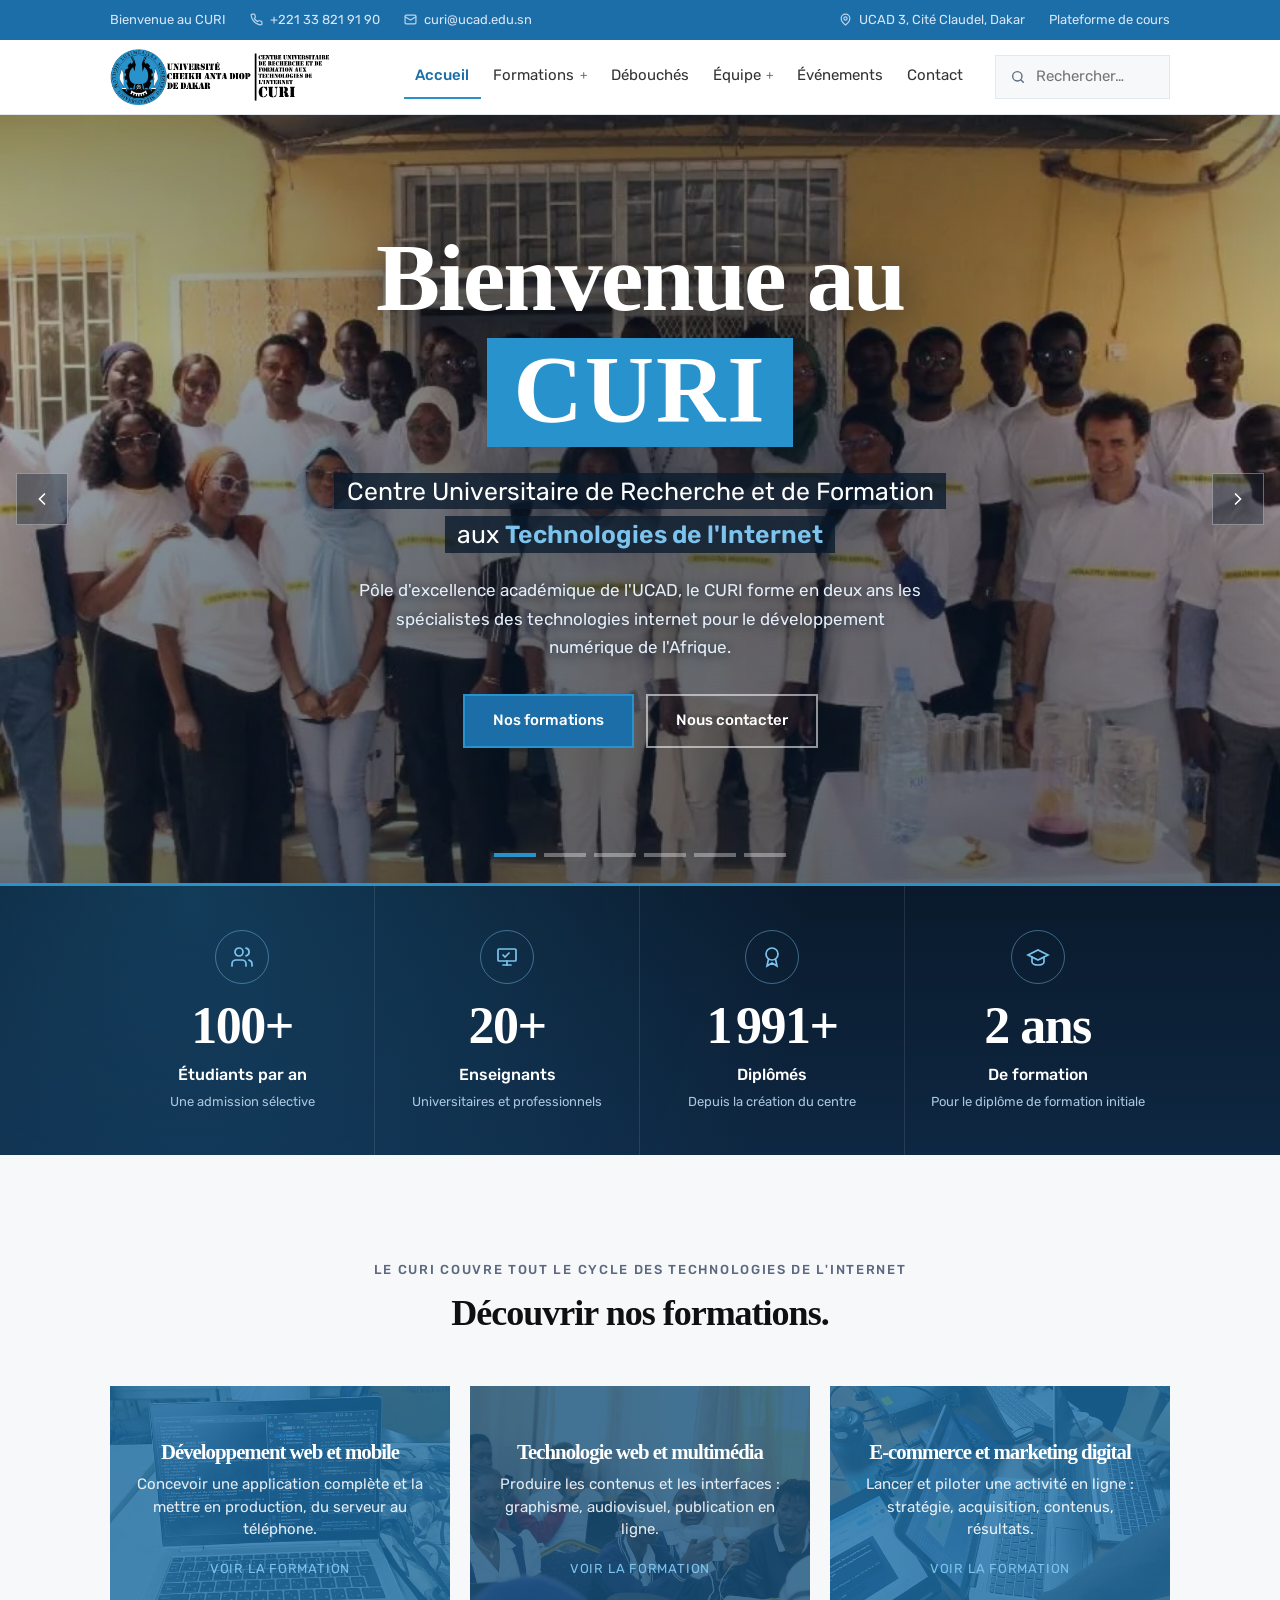
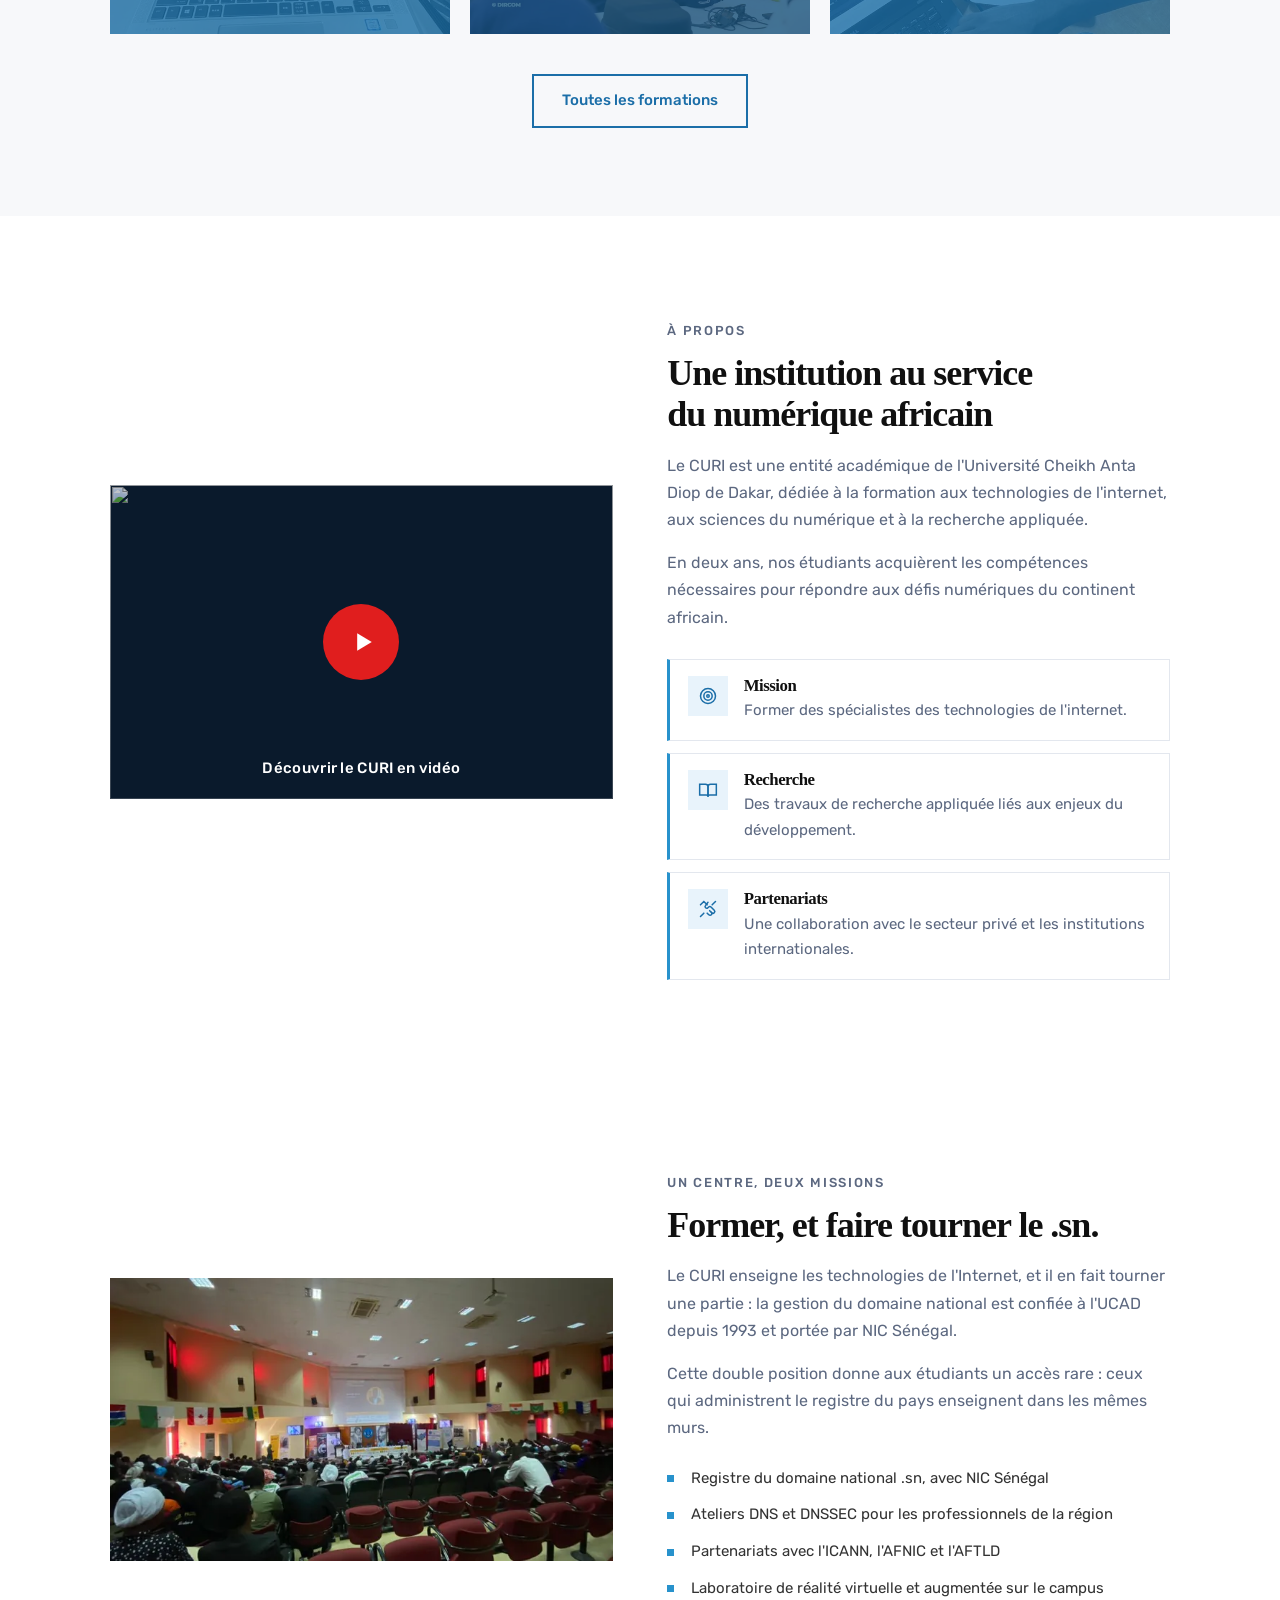
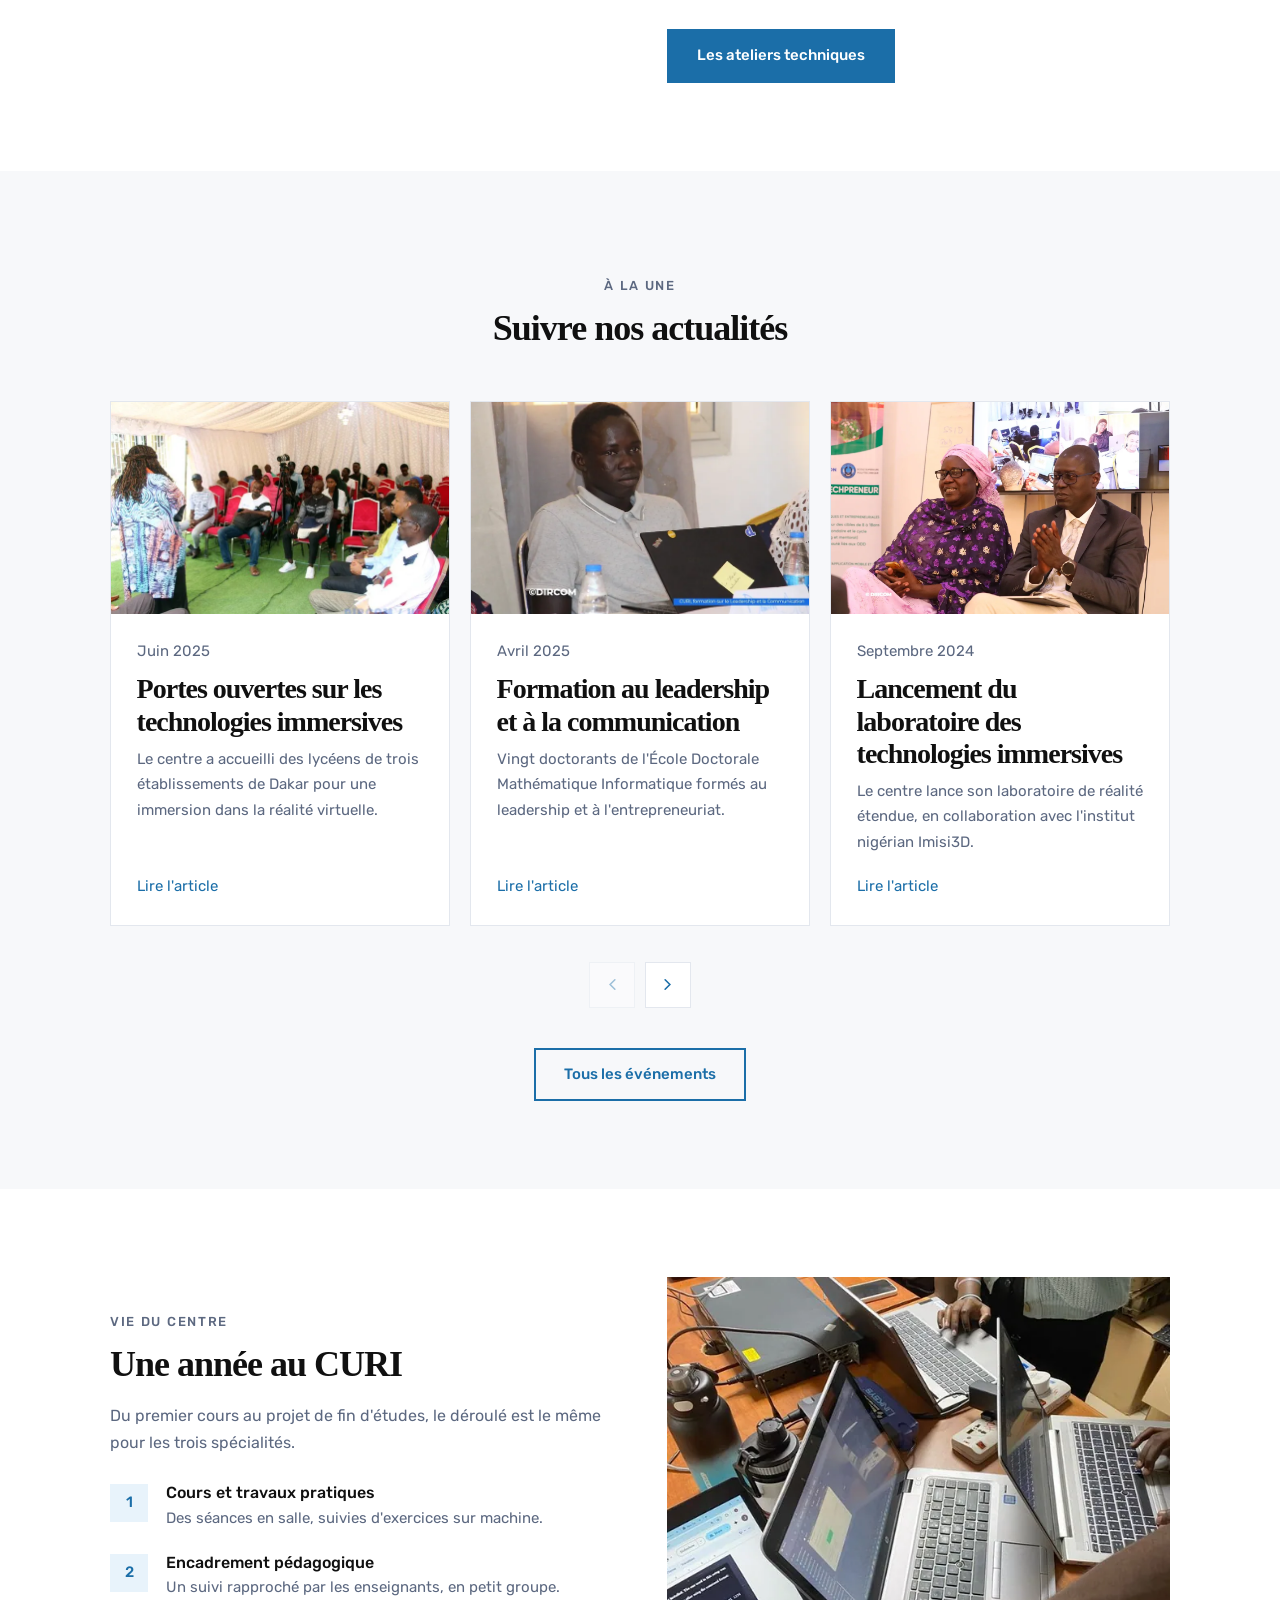
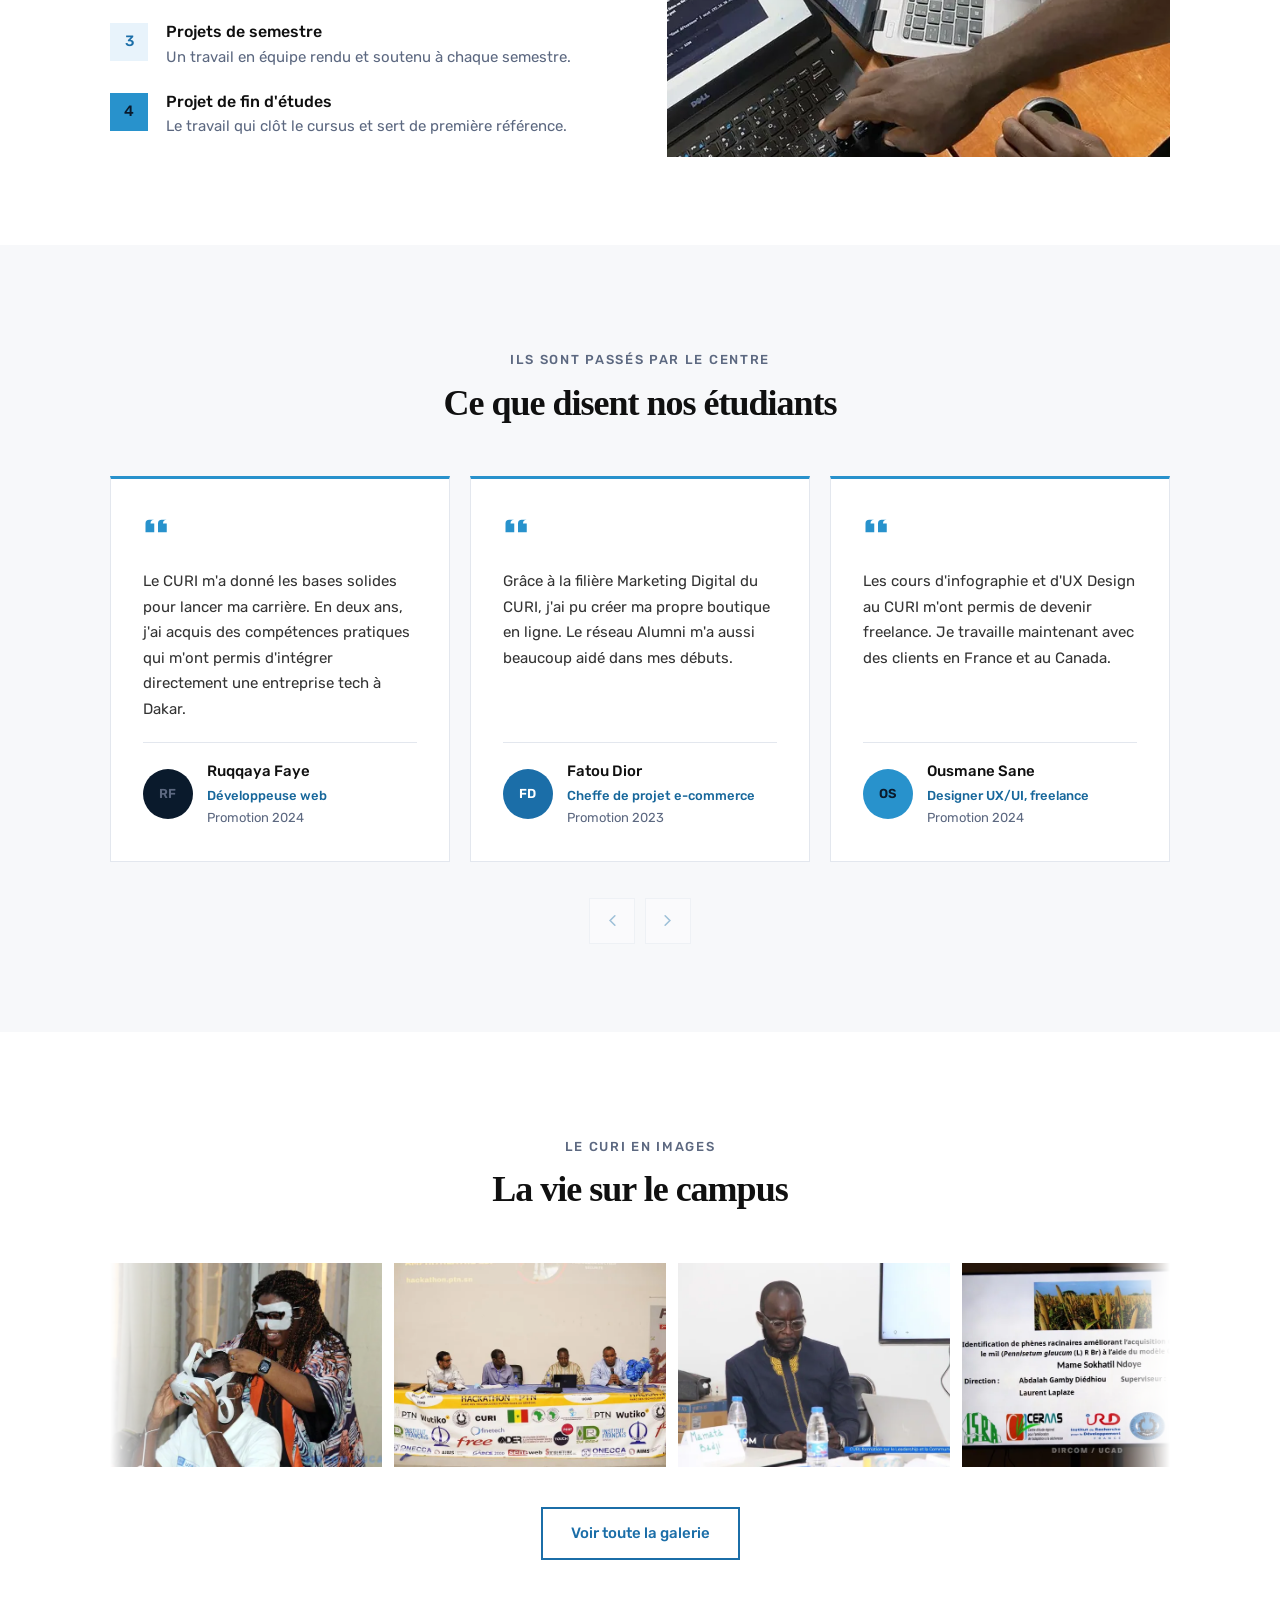
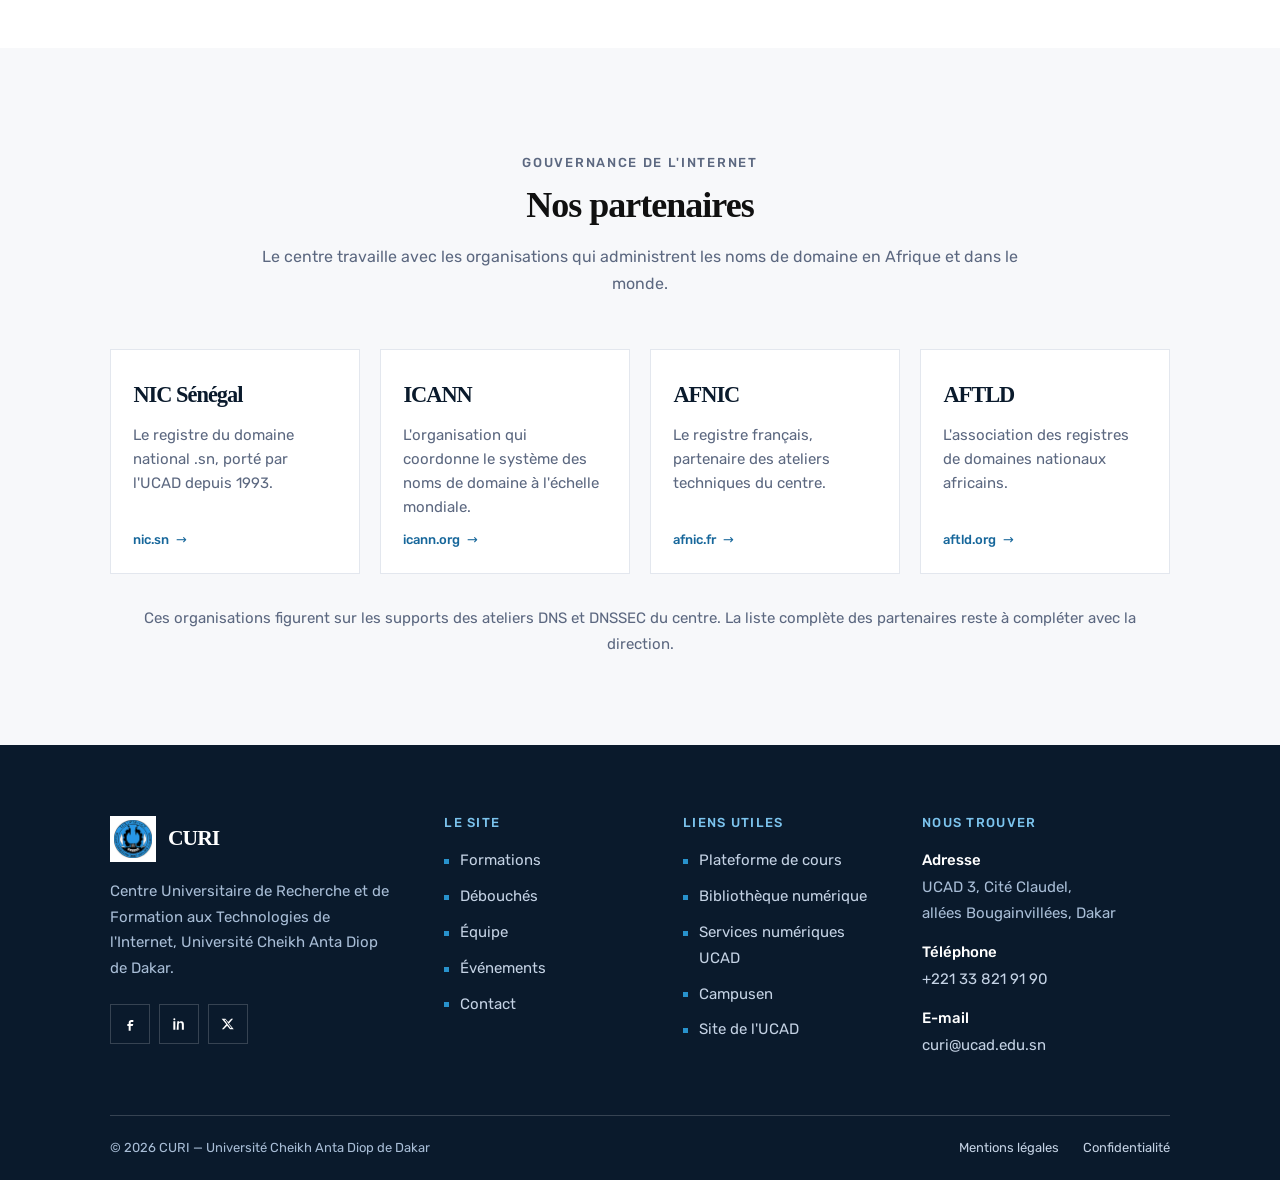
==== index.html @ fa85bd49 "Accueil : diaporama plein écran (volet, zoom, titre animé, cartes À la une), galerie défilante, bout" ====
<!DOCTYPE html>
<html lang="fr">
<head>
<meta charset="utf-8">
<meta name="viewport" content="width=device-width, initial-scale=1">
<script>document.documentElement.classList.add('js');</script>
<title>CURI — Centre Universitaire de Recherche et de Formation aux Technologies de l'Internet | UCAD</title>
<meta name="description" content="Le CURI forme au développement web et mobile, au multimédia et au commerce en ligne à l'Université Cheikh Anta Diop de Dakar, et gère le domaine national .sn.">
<link rel="canonical" href="https://mmouctar34.github.io/CURI/index.html">
<meta property="og:type" content="website">
<meta property="og:title" content="CURI — Technologies de l'Internet, UCAD Dakar">
<meta property="og:description" content="Formations au numérique à l'UCAD et gestion du domaine national .sn.">
<meta property="og:image" content="images/web/hero-1600.webp">
<meta property="og:locale" content="fr_SN">
<meta name="theme-color" content="#0f2440">
<link rel="icon" href="images/web/logo-curi.png" type="image/png">
<link rel="preconnect" href="https://fonts.googleapis.com">
<link rel="preconnect" href="https://fonts.gstatic.com" crossorigin>
<link rel="stylesheet" href="https://fonts.googleapis.com/css2?family=Rubik:wght@300;400;500;600&display=swap">
<link rel="stylesheet" href="css/style.css">
</head>
<body>

<a class="saut-contenu" href="#contenu">Aller au contenu</a>

<!-- ======================= BARRE DU HAUT ======================= -->
<div class="barre-haut">
  <div class="enveloppe barre-haut__interieur">
    <div class="barre-haut__gauche">
      <span>Bienvenue au CURI</span>
      <a href="tel:+221338219190">
        <svg width="13" height="13" viewBox="0 0 24 24" fill="none" stroke="currentColor" stroke-width="2.2" stroke-linecap="round" aria-hidden="true"><path d="M22 16.9v3a2 2 0 0 1-2.2 2 19.8 19.8 0 0 1-8.6-3.1 19.5 19.5 0 0 1-6-6A19.8 19.8 0 0 1 2.1 4.2 2 2 0 0 1 4.1 2h3a2 2 0 0 1 2 1.7c.1 1 .4 1.9.7 2.8a2 2 0 0 1-.5 2.1L8.1 9.9a16 16 0 0 0 6 6l1.3-1.3a2 2 0 0 1 2.1-.4c.9.3 1.8.6 2.8.7a2 2 0 0 1 1.7 2Z"/></svg>
        +221 33 821 91 90
      </a>
      <a href="mailto:curi@ucad.edu.sn">
        <svg width="13" height="13" viewBox="0 0 24 24" fill="none" stroke="currentColor" stroke-width="2.2" stroke-linecap="round" aria-hidden="true"><rect x="2" y="4" width="20" height="16" rx="2"/><path d="m2 7 10 6 10-6"/></svg>
        curi@ucad.edu.sn
      </a>
    </div>
    <div class="barre-haut__droite">
      <span>
        <svg width="13" height="13" viewBox="0 0 24 24" fill="none" stroke="currentColor" stroke-width="2.2" stroke-linecap="round" aria-hidden="true"><path d="M20 10c0 6-8 12-8 12S4 16 4 10a8 8 0 0 1 16 0Z"/><circle cx="12" cy="10" r="3"/></svg>
        UCAD 3, Cité Claudel, Dakar
      </span>
      <a href="https://fad.curi.ucad.sn" target="_blank" rel="noopener">Plateforme de cours</a>
    </div>
  </div>
</div>

<!-- ======================= EN-TÊTE ======================= -->
<header class="entete">
  <div class="enveloppe entete__interieur">

    <a class="marque" href="index.html">
      <img src="images/web/logo-ucad-curi.png" alt="Université Cheikh Anta Diop de Dakar — CURI, Centre Universitaire de Recherche et de Formation aux Technologies de l'Internet" width="800" height="200">
    </a>

    <nav class="nav-principale" aria-label="Navigation principale">
      <ul>
        <li><a href="index.html" aria-current="page">Accueil</a></li>
        <li class="a-sous-menu">
          <a href="formation.html">Formations</a>
          <ul class="sous-menu">
            <li><a href="formation.html#types">Initiale, continue, certifiante</a></li>
            <li><a href="formation.html#developpement">Développement web et mobile</a></li>
            <li><a href="formation.html#multimedia">Technologie web et multimédia</a></li>
            <li><a href="formation.html#ecommerce">E-commerce et marketing digital</a></li>
            <li><a href="formation.html#candidater">Candidater</a></li>
          </ul>
        </li>
        <li><a href="debouches.html">Débouchés</a></li>
        <li class="a-sous-menu">
          <a href="equipe.html">Équipe</a>
          <ul class="sous-menu">
            <li><a href="equipe.html">Direction et enseignants</a></li>
            <li><a href="equipe.html#poles">Les pôles</a></li>
            <li><a href="index.html#missions">NIC Sénégal et le .sn</a></li>
          </ul>
        </li>
        <li><a href="evenements.html">Événements</a></li>
        <li><a href="contact.html">Contact</a></li>
      </ul>
    </nav>

    <div class="recherche">
      <div class="recherche__champ">
        <svg width="16" height="16" viewBox="0 0 24 24" fill="none" stroke="currentColor" stroke-width="2" stroke-linecap="round" aria-hidden="true"><circle cx="11" cy="11" r="7"/><path d="m20 20-3.5-3.5"/></svg>
        <label class="lecture-seule" for="recherche-bureau">Rechercher sur le site</label>
        <input type="search" id="recherche-bureau" placeholder="Rechercher…" autocomplete="off" role="combobox" aria-expanded="false" aria-controls="resultats-bureau">
        <button type="button" class="recherche__vider" aria-label="Effacer la recherche">✕</button>
      </div>
      <div class="recherche__panneau" id="resultats-bureau" role="listbox" aria-label="Résultats de recherche"></div>
    </div>

    <button type="button" class="bascule-menu" aria-expanded="false" aria-controls="tiroir-menu" aria-label="Ouvrir le menu">
      <span></span><span></span><span></span>
    </button>

  </div>
</header>

<!-- ======================= MENU MOBILE ======================= -->
<div class="tiroir" id="tiroir-menu">
  <div class="tiroir__recherche">
    <svg width="16" height="16" viewBox="0 0 24 24" fill="none" stroke="currentColor" stroke-width="2" stroke-linecap="round" aria-hidden="true"><circle cx="11" cy="11" r="7"/><path d="m20 20-3.5-3.5"/></svg>
    <label class="lecture-seule" for="recherche-mobile">Rechercher sur le site</label>
    <input type="search" id="recherche-mobile" placeholder="Rechercher sur le site…" autocomplete="off">
  </div>
  <div class="recherche__panneau tiroir__panneau" style="position:static;opacity:1;transform:none;pointer-events:auto;box-shadow:none;border:0;padding:0;max-height:none"></div>

  <nav aria-label="Navigation mobile">
    <ul>
      <li><a href="index.html" aria-current="page">Accueil <svg width="17" height="17" viewBox="0 0 24 24" fill="none" stroke="currentColor" stroke-width="2" aria-hidden="true"><path d="m9 18 6-6-6-6"/></svg></a></li>
      <li><a href="formation.html">Formations <svg width="17" height="17" viewBox="0 0 24 24" fill="none" stroke="currentColor" stroke-width="2" aria-hidden="true"><path d="m9 18 6-6-6-6"/></svg></a></li>
      <li><a href="debouches.html">Débouchés <svg width="17" height="17" viewBox="0 0 24 24" fill="none" stroke="currentColor" stroke-width="2" aria-hidden="true"><path d="m9 18 6-6-6-6"/></svg></a></li>
      <li><a href="equipe.html">Équipe <svg width="17" height="17" viewBox="0 0 24 24" fill="none" stroke="currentColor" stroke-width="2" aria-hidden="true"><path d="m9 18 6-6-6-6"/></svg></a></li>
      <li><a href="evenements.html">Événements <svg width="17" height="17" viewBox="0 0 24 24" fill="none" stroke="currentColor" stroke-width="2" aria-hidden="true"><path d="m9 18 6-6-6-6"/></svg></a></li>
      <li><a href="contact.html">Contact <svg width="17" height="17" viewBox="0 0 24 24" fill="none" stroke="currentColor" stroke-width="2" aria-hidden="true"><path d="m9 18 6-6-6-6"/></svg></a></li>
    </ul>
  </nav>

  <div class="tiroir__pied">
    <a class="bouton bouton--bleu" href="https://fad.curi.ucad.sn" target="_blank" rel="noopener">Plateforme de cours</a>
  </div>

  <div class="tiroir__contact">
    <a href="tel:+221338219190">+221 33 821 91 90</a>
    <a href="mailto:curi@ucad.edu.sn">curi@ucad.edu.sn</a>
    <span>UCAD 3, Cité Claudel, allées Bougainvillées, Dakar</span>
  </div>
</div>

<main id="contenu">

  <!-- ======================= DIAPORAMA =======================
       Inspiré de uam.sn : photos plein écran qui zooment doucement, passage
       d'une photo à l'autre par un volet, titre d'accueil qui se réanime à
       chaque photo.
       Le titre « Bienvenue au CURI » reste affiché sur toutes les photos.
       Chaque photo peut porter une petite carte « À la une » (.diapo__une)
       qui mène vers l'article de l'événement.
       Pour ajouter une photo : copier un bloc .diapo__ecran et ajouter un
       bouton dans .diapo__points. -->
  <section class="diapo" aria-label="Présentation du centre" aria-roledescription="carrousel">
    <div class="diapo__vue">

      <div class="diapo__ecran est-active" aria-hidden="false">
        <img src="images/web/hero-1600.webp" srcset="images/web/hero-900.webp 900w, images/web/hero-1600.webp 1080w" sizes="100vw" alt="Étudiants du CURI réunis sur le campus" width="1080" height="547" fetchpriority="high">
        <div class="diapo__voile"></div>
      </div>

      <div class="diapo__ecran" aria-hidden="true">
        <img src="images/web/colab-2-1200.webp" srcset="images/web/colab-2-700.webp 700w, images/web/colab-2-1200.webp 1200w" sizes="100vw" alt="Lycéens découvrant la réalité virtuelle au laboratoire du centre" width="1200" height="800" loading="lazy">
        <div class="diapo__voile"></div>
        <a class="diapo__une" href="evenement-colab-2025.html">
          <span class="diapo__une-sur">À la une · Juin 2025</span>
          <span class="diapo__une-titre">Portes ouvertes sur les technologies immersives</span>
        </a>
      </div>

      <div class="diapo__ecran" aria-hidden="true">
        <img src="images/web/hackathon-1200.webp" srcset="images/web/hackathon-700.webp 700w, images/web/hackathon-1200.webp 1200w" sizes="100vw" alt="Participants du hackathon réunis devant les banderoles des partenaires" width="1200" height="900" loading="lazy">
        <div class="diapo__voile"></div>
        <a class="diapo__une" href="evenement-hackathon-2024.html">
          <span class="diapo__une-sur">À la une · Septembre 2024</span>
          <span class="diapo__une-titre">Hackathon du Parc de Technologies Numériques</span>
        </a>
      </div>

      <div class="diapo__ecran" aria-hidden="true">
        <img src="images/web/campus-1400.webp" srcset="images/web/campus-800.webp 800w, images/web/campus-1400.webp 1400w" sizes="100vw" alt="Promotion du CURI réunie devant le centre" width="1400" height="519" loading="lazy">
        <div class="diapo__voile"></div>
      </div>

      <div class="diapo__ecran" aria-hidden="true">
        <img src="images/web/labo-1-1200.webp" srcset="images/web/labo-1-700.webp 700w, images/web/labo-1-1200.webp 1200w" sizes="100vw" alt="Lancement des activités du laboratoire des technologies immersives" width="1200" height="800" loading="lazy">
        <div class="diapo__voile"></div>
        <a class="diapo__une" href="evenement-laboratoire-2024.html">
          <span class="diapo__une-sur">À la une · Septembre 2024</span>
          <span class="diapo__une-titre">Lancement du laboratoire des technologies immersives</span>
        </a>
      </div>

      <div class="diapo__ecran" aria-hidden="true">
        <img src="images/web/senagro-2-1200.webp" srcset="images/web/senagro-2-700.webp 700w, images/web/senagro-2-1200.webp 1024w" sizes="100vw" alt="Atelier SenAgro sur l'intelligence artificielle et l'agriculture" width="1024" height="682" loading="lazy">
        <div class="diapo__voile"></div>
        <a class="diapo__une" href="evenement-senagro-2024.html">
          <span class="diapo__une-sur">À la une · Avril 2024</span>
          <span class="diapo__une-titre">Atelier SenAgro : l'IA au service de l'agriculture</span>
        </a>
      </div>

      <div class="diapo__contenu">
        <div class="enveloppe">
          <h1 class="diapo__titre">
            <span class="diapo__ligne">Bienvenue au</span>
            <span class="diapo__ligne"><span class="diapo__titre-curi">CURI</span></span>
          </h1>
          <p class="diapo__sous-titre">
            <span>Centre Universitaire de Recherche et de Formation aux <strong>Technologies de l'Internet</strong></span>
          </p>
          <p class="diapo__texte">
            Pôle d'excellence académique de l'UCAD, le CURI forme en deux ans les
            spécialistes des technologies internet pour le développement
            numérique de l'Afrique.
          </p>
          <div class="diapo__actions">
            <a class="bouton bouton--accent" href="formation.html">Nos formations</a>
            <a class="bouton bouton--clair" href="contact.html">Nous contacter</a>
          </div>
        </div>
      </div>

      <button type="button" class="diapo__fleche diapo__fleche--avant" aria-label="Image précédente">
        <svg width="20" height="20" viewBox="0 0 24 24" fill="none" stroke="currentColor" stroke-width="2" stroke-linecap="round" aria-hidden="true"><path d="m15 18-6-6 6-6"/></svg>
      </button>
      <button type="button" class="diapo__fleche diapo__fleche--apres" aria-label="Image suivante">
        <svg width="20" height="20" viewBox="0 0 24 24" fill="none" stroke="currentColor" stroke-width="2" stroke-linecap="round" aria-hidden="true"><path d="m9 18 6-6-6-6"/></svg>
      </button>

      <div class="diapo__points" role="tablist" aria-label="Choisir une image">
        <button type="button" class="diapo__point" role="tab" aria-selected="true" aria-label="Image 1"></button>
        <button type="button" class="diapo__point" role="tab" aria-selected="false" aria-label="Image 2"></button>
        <button type="button" class="diapo__point" role="tab" aria-selected="false" aria-label="Image 3"></button>
        <button type="button" class="diapo__point" role="tab" aria-selected="false" aria-label="Image 4"></button>
        <button type="button" class="diapo__point" role="tab" aria-selected="false" aria-label="Image 5"></button>
        <button type="button" class="diapo__point" role="tab" aria-selected="false" aria-label="Image 6"></button>
      </div>

    </div>
  </section>

  <!-- ======================= CHIFFRES ======================= -->
  <!-- Les nombres sont écrits en entier dans le HTML : sans JavaScript, ils
       s'affichent tels quels. Avec JavaScript, ils défilent de 0 jusqu'à
       data-cible quand le bandeau entre à l'écran (section 13 du script). -->
  <section class="bandeau-chiffres" aria-label="Le CURI en chiffres">
    <div class="enveloppe">
      <div class="chiffres apparait">

        <div class="chiffre">
          <span class="chiffre__icone">
            <svg width="24" height="24" viewBox="0 0 24 24" fill="none" stroke="currentColor" stroke-width="1.7" stroke-linecap="round" aria-hidden="true"><path d="M16 21v-2a4 4 0 0 0-4-4H6a4 4 0 0 0-4 4v2"/><circle cx="9" cy="7" r="4"/><path d="M22 21v-2a4 4 0 0 0-3-3.9"/><path d="M16 3.1a4 4 0 0 1 0 7.8"/></svg>
          </span>
          <span class="chiffre__nombre"><span data-cible="100">100</span>+</span>
          <span class="chiffre__texte">Étudiants par an</span>
          <span class="chiffre__detail">Une admission sélective</span>
        </div>

        <div class="chiffre">
          <span class="chiffre__icone">
            <svg width="24" height="24" viewBox="0 0 24 24" fill="none" stroke="currentColor" stroke-width="1.7" stroke-linecap="round" aria-hidden="true"><rect x="3" y="4" width="18" height="12" rx="1"/><path d="M8 20h8"/><path d="M12 16v4"/><path d="m8 10 2 2 4-4"/></svg>
          </span>
          <span class="chiffre__nombre"><span data-cible="20">20</span>+</span>
          <span class="chiffre__texte">Enseignants</span>
          <span class="chiffre__detail">Universitaires et professionnels</span>
        </div>

        <div class="chiffre">
          <span class="chiffre__icone">
            <svg width="24" height="24" viewBox="0 0 24 24" fill="none" stroke="currentColor" stroke-width="1.7" stroke-linecap="round" aria-hidden="true"><circle cx="12" cy="9" r="6"/><path d="m8.5 14-1.5 7 5-3 5 3-1.5-7"/></svg>
          </span>
          <span class="chiffre__nombre"><span data-cible="2000">2 000</span>+</span>
          <span class="chiffre__texte">Diplômés</span>
          <span class="chiffre__detail">Depuis la création du centre</span>
        </div>

        <div class="chiffre">
          <span class="chiffre__icone">
            <svg width="24" height="24" viewBox="0 0 24 24" fill="none" stroke="currentColor" stroke-width="1.7" stroke-linecap="round" aria-hidden="true"><path d="M22 10 12 5 2 10l10 5 10-5Z"/><path d="M6 12v5c0 1.7 2.7 3 6 3s6-1.3 6-3v-5"/></svg>
          </span>
          <span class="chiffre__nombre"><span data-cible="2">2</span> ans</span>
          <span class="chiffre__texte">De formation</span>
          <span class="chiffre__detail">Pour le diplôme de formation initiale</span>
        </div>

      </div>
    </div>
  </section>

  <!-- ======================= FORMATIONS ======================= -->
  <section class="section section--gris">
    <div class="enveloppe">
      <div class="tete apparait">
        <p class="tete__sur">Le CURI couvre tout le cycle des technologies de l'internet</p>
        <h2>Découvrir nos formations.</h2>
      </div>

      <div class="cartes-aplat apparait">
        <a class="carte-aplat" href="formation.html#developpement">
          <img class="carte-aplat__fond" src="images/web/code-620.webp" alt="" width="620" height="481" loading="lazy">
          <h3>Développement web et mobile</h3>
          <p>Concevoir une application complète et la mettre en production, du serveur au téléphone.</p>
          <span class="carte-aplat__plus">Voir la formation</span>
        </a>

        <a class="carte-aplat" href="formation.html#multimedia">
          <img class="carte-aplat__fond" src="images/web/vr-700.webp" alt="" width="700" height="467" loading="lazy">
          <h3>Technologie web et multimédia</h3>
          <p>Produire les contenus et les interfaces : graphisme, audiovisuel, publication en ligne.</p>
          <span class="carte-aplat__plus">Voir la formation</span>
        </a>

        <a class="carte-aplat" href="formation.html#ecommerce">
          <img class="carte-aplat__fond" src="images/web/travail-620.webp" alt="" width="620" height="826" loading="lazy">
          <h3>E-commerce et marketing digital</h3>
          <p>Lancer et piloter une activité en ligne : stratégie, acquisition, contenus, résultats.</p>
          <span class="carte-aplat__plus">Voir la formation</span>
        </a>
      </div>

      <div class="actions-centre">
        <a class="bouton bouton--contour" href="formation.html">Toutes les formations</a>
      </div>
    </div>
  </section>

  <!-- ======================= À PROPOS ET VIDÉO =======================
       La vidéo est sur YouTube. Pour la changer, remplacer l'identifiant
       49ruFeCfYO4 aux trois endroits ci-dessous (lien, data-video, miniature).
       Sans JavaScript, un clic ouvre la vidéo sur YouTube ; avec JavaScript,
       elle se lance dans la page (section 14 du script). -->
  <section class="section" id="a-propos">
    <div class="enveloppe">
      <div class="duo apparait">
        <div class="duo__image">
          <a class="video" href="https://www.youtube.com/watch?v=49ruFeCfYO4" target="_blank" rel="noopener" data-video="49ruFeCfYO4">
            <img src="https://img.youtube.com/vi/49ruFeCfYO4/hqdefault.jpg" alt="" width="480" height="360" loading="lazy">
            <span class="video__voile"></span>
            <span class="video__lecture" aria-hidden="true">
              <svg width="28" height="28" viewBox="0 0 24 24" fill="currentColor"><path d="M7 4.5v15l12.5-7.5Z"/></svg>
            </span>
            <span class="video__legende">Découvrir le CURI en vidéo</span>
          </a>
        </div>
        <div>
          <div class="tete tete--gauche" style="margin-bottom:0">
            <p class="tete__sur">À propos</p>
            <h2>Une institution au service du numérique africain</h2>
          </div>
          <p>
            Le CURI est une entité académique de l'Université Cheikh Anta Diop
            de Dakar, dédiée à la formation aux technologies de l'internet, aux
            sciences du numérique et à la recherche appliquée.
          </p>
          <p>
            En deux ans, nos étudiants acquièrent les compétences nécessaires
            pour répondre aux défis numériques du continent africain.
          </p>
          <ul class="piliers">
            <li class="pilier">
              <span class="pilier__icone" aria-hidden="true">
                <svg width="20" height="20" viewBox="0 0 24 24" fill="none" stroke="currentColor" stroke-width="1.8" stroke-linecap="round"><circle cx="12" cy="12" r="9"/><circle cx="12" cy="12" r="5"/><circle cx="12" cy="12" r="1.5"/></svg>
              </span>
              <div>
                <h3>Mission</h3>
                <p>Former des spécialistes des technologies de l'internet.</p>
              </div>
            </li>
            <li class="pilier">
              <span class="pilier__icone" aria-hidden="true">
                <svg width="20" height="20" viewBox="0 0 24 24" fill="none" stroke="currentColor" stroke-width="1.8" stroke-linecap="round"><path d="M2 5h7a3 3 0 0 1 3 3v12a2 2 0 0 0-2-2H2Z"/><path d="M22 5h-7a3 3 0 0 0-3 3v12a2 2 0 0 1 2-2h8Z"/></svg>
              </span>
              <div>
                <h3>Recherche</h3>
                <p>Des travaux de recherche appliquée liés aux enjeux du développement.</p>
              </div>
            </li>
            <li class="pilier">
              <span class="pilier__icone" aria-hidden="true">
                <svg width="20" height="20" viewBox="0 0 24 24" fill="none" stroke="currentColor" stroke-width="1.8" stroke-linecap="round"><path d="m11 17 2 2a1 1 0 1 0 3-3"/><path d="m14 14 2.5 2.5a1 1 0 1 0 3-3l-3.9-3.9a2 2 0 0 0-2.8 0l-.9.9a2 2 0 0 1-2.8 0 2 2 0 0 1 0-2.8L12 4"/><path d="m21 3-4 4"/><path d="M3 21l4-4"/><path d="m3 7 4-4 4 4"/></svg>
              </span>
              <div>
                <h3>Partenariats</h3>
                <p>Une collaboration avec le secteur privé et les institutions internationales.</p>
              </div>
            </li>
          </ul>
        </div>
      </div>
    </div>
  </section>

  <!-- ======================= LES DEUX MISSIONS ======================= -->
  <section class="section" id="missions">
    <div class="enveloppe">
      <div class="duo apparait">
        <div class="duo__image">
          <img src="images/web/amphi-1200.webp" srcset="images/web/amphi-700.webp 700w, images/web/amphi-1200.webp 1080w" sizes="(min-width: 60rem) 34rem, 100vw" alt="Conférence du centre dans un amphithéâtre de l'UCAD" width="1080" height="608" loading="lazy">
        </div>
        <div>
          <div class="tete tete--gauche" style="margin-bottom:0">
            <p class="tete__sur">Un centre, deux missions</p>
            <h2>Former, et faire tourner le .sn.</h2>
          </div>
          <p>
            Le CURI enseigne les technologies de l'Internet, et il en fait
            tourner une partie : la gestion du domaine national est confiée à
            l'UCAD depuis 1993 et portée par NIC Sénégal.
          </p>
          <p>
            Cette double position donne aux étudiants un accès rare : ceux qui
            administrent le registre du pays enseignent dans les mêmes murs.
          </p>
          <ul class="duo__liste">
            <li>Registre du domaine national .sn, avec NIC Sénégal</li>
            <li>Ateliers DNS et DNSSEC pour les professionnels de la région</li>
            <li>Partenariats avec l'ICANN, l'AFNIC et l'AFTLD</li>
            <li>Laboratoire de réalité virtuelle et augmentée sur le campus</li>
          </ul>
          <p style="margin-top:1.75rem">
            <a class="bouton bouton--bleu" href="evenements.html#dnssec">Les ateliers techniques</a>
          </p>
        </div>
      </div>
    </div>
  </section>

  <!-- ======================= ACTUALITÉS ======================= -->
  <section class="section section--gris">
    <div class="enveloppe">
      <div class="tete apparait">
        <p class="tete__sur">À la une</p>
        <h2>Suivre nos actualités</h2>
      </div>

      <div class="carrousel apparait">
        <div class="carrousel__piste">

          <a class="actu" href="evenement-colab-2025.html">
            <div class="actu__image">
              <img src="images/web/colab-2-1200.webp" srcset="images/web/colab-2-700.webp 700w, images/web/colab-2-1200.webp 680w" sizes="(min-width: 64rem) 22rem, 84vw" alt="Lycéens découvrant la réalité virtuelle au laboratoire du centre" width="680" height="453" loading="lazy">
            </div>
            <div class="actu__corps">
              <p class="actu__date">Juin 2025</p>
              <h3>Portes ouvertes sur les technologies immersives</h3>
              <p>Le centre a accueilli des lycéens de trois établissements de Dakar pour une immersion dans la réalité virtuelle.</p>
              <span class="actu__lire">Lire l'article</span>
            </div>
          </a>

          <a class="actu" href="evenement-leadership-2025.html">
            <div class="actu__image">
              <img src="images/web/leadership-1-1200.webp" srcset="images/web/leadership-1-700.webp 700w, images/web/leadership-1-1200.webp 1080w" sizes="(min-width: 64rem) 22rem, 84vw" alt="Participants à la formation au leadership organisée par le centre" width="1080" height="720" loading="lazy">
            </div>
            <div class="actu__corps">
              <p class="actu__date">Avril 2025</p>
              <h3>Formation au leadership et à la communication</h3>
              <p>Vingt doctorants de l'École Doctorale Mathématique Informatique formés au leadership et à l'entrepreneuriat.</p>
              <span class="actu__lire">Lire l'article</span>
            </div>
          </a>

          <a class="actu" href="evenement-laboratoire-2024.html">
            <div class="actu__image">
              <img src="images/web/labo-1-1200.webp" srcset="images/web/labo-1-700.webp 700w, images/web/labo-1-1200.webp 1200w" sizes="(min-width: 64rem) 22rem, 84vw" alt="Lancement des activités du laboratoire des technologies immersives" width="1200" height="800" loading="lazy">
            </div>
            <div class="actu__corps">
              <p class="actu__date">Septembre 2024</p>
              <h3>Lancement du laboratoire des technologies immersives</h3>
              <p>Le centre lance son laboratoire de réalité étendue, en collaboration avec l'institut nigérian Imisi3D.</p>
              <span class="actu__lire">Lire l'article</span>
            </div>
          </a>

          <a class="actu" href="evenement-hackathon-2024.html">
            <div class="actu__image">
              <img src="images/web/hackathon-1200.webp" srcset="images/web/hackathon-700.webp 700w, images/web/hackathon-1200.webp 1200w" sizes="(min-width: 64rem) 22rem, 84vw" alt="Participants du hackathon réunis devant les banderoles des partenaires" width="1200" height="900" loading="lazy">
            </div>
            <div class="actu__corps">
              <p class="actu__date">Septembre 2024</p>
              <h3>Hackathon du Parc de Technologies Numériques</h3>
              <p>Soixante-douze heures de travail collaboratif avec la plateforme Wutiko, suivies d'un concours de pitch.</p>
              <span class="actu__lire">Lire l'article</span>
            </div>
          </a>

          <a class="actu" href="evenement-senagro-2024.html">
            <div class="actu__image">
              <img src="images/web/senagro-2-1200.webp" srcset="images/web/senagro-2-700.webp 700w, images/web/senagro-2-1200.webp 1024w" sizes="(min-width: 64rem) 22rem, 84vw" alt="Atelier SenAgro sur l'intelligence artificielle et l'agriculture" width="1024" height="682" loading="lazy">
            </div>
            <div class="actu__corps">
              <p class="actu__date">Avril 2024</p>
              <h3>Atelier SenAgro</h3>
              <p>L'intelligence artificielle et la science des données au service de l'agriculture, avec Sorbonne Université et le CNRS.</p>
              <span class="actu__lire">Lire l'article</span>
            </div>
          </a>

        </div>

        <div class="carrousel__nav">
          <button type="button" class="carrousel__bouton carrousel__bouton--precedent" aria-label="Actualités précédentes">
            <svg width="19" height="19" viewBox="0 0 24 24" fill="none" stroke="currentColor" stroke-width="2" stroke-linecap="round" aria-hidden="true"><path d="m15 18-6-6 6-6"/></svg>
          </button>
          <button type="button" class="carrousel__bouton carrousel__bouton--suivant" aria-label="Actualités suivantes">
            <svg width="19" height="19" viewBox="0 0 24 24" fill="none" stroke="currentColor" stroke-width="2" stroke-linecap="round" aria-hidden="true"><path d="m9 18 6-6-6-6"/></svg>
          </button>
        </div>
      </div>

      <div class="actions-centre">
        <a class="bouton bouton--contour" href="evenements.html">Tous les événements</a>
      </div>
    </div>
  </section>

  <!-- ======================= VIE DU CENTRE ======================= -->
  <section class="section">
    <div class="enveloppe">
      <div class="duo duo--inverse apparait">
        <div class="duo__image">
          <img src="images/web/travail-1000.webp" srcset="images/web/travail-620.webp 620w, images/web/travail-1000.webp 736w" sizes="(min-width: 60rem) 34rem, 100vw" alt="Étudiants du CURI travaillant ensemble sur leurs ordinateurs portables" width="736" height="981" loading="lazy">
        </div>
        <div>
          <div class="tete tete--gauche" style="margin-bottom:0">
            <p class="tete__sur">Vie du centre</p>
            <h2>Une année au CURI</h2>
          </div>
          <p>
            Du premier cours au projet de fin d'études, le déroulé est le même
            pour les trois spécialités.
          </p>
          <ol class="sequence" style="margin-top:1.75rem">
            <li class="sequence__etape">
              <span class="sequence__numero" aria-hidden="true">1</span>
              <div>
                <h3>Cours et travaux pratiques</h3>
                <p>Des séances en salle, suivies d'exercices sur machine.</p>
              </div>
            </li>
            <li class="sequence__etape">
              <span class="sequence__numero" aria-hidden="true">2</span>
              <div>
                <h3>Encadrement pédagogique</h3>
                <p>Un suivi rapproché par les enseignants, en petit groupe.</p>
              </div>
            </li>
            <li class="sequence__etape">
              <span class="sequence__numero" aria-hidden="true">3</span>
              <div>
                <h3>Projets de semestre</h3>
                <p>Un travail en équipe rendu et soutenu à chaque semestre.</p>
              </div>
            </li>
            <li class="sequence__etape">
              <span class="sequence__numero" aria-hidden="true">4</span>
              <div>
                <h3>Projet de fin d'études</h3>
                <p>Le travail qui clôt le cursus et sert de première référence.</p>
              </div>
            </li>
          </ol>
        </div>
      </div>
    </div>
  </section>

  <!-- ======================= TÉMOIGNAGES ======================= -->
  <section class="section section--gris">
    <div class="enveloppe">
      <div class="tete apparait">
        <p class="tete__sur">Ils sont passés par le centre</p>
        <h2>Ce que disent nos étudiants</h2>
      </div>

      <div class="carrousel apparait">
        <div class="carrousel__piste">

          <!-- Témoignages repris du site en ligne (page Débouchés).
               Pour en ajouter un : copier un bloc <figure> et changer
               les initiales, le texte, le nom, le métier et la promotion. -->
          <figure class="temoignage">
            <span class="temoignage__guillemet" aria-hidden="true">
              <svg width="30" height="30" viewBox="0 0 24 24" fill="currentColor"><path d="M9 7H5a3 3 0 0 0-3 3v7h7v-7H6a3 3 0 0 1 3-3Zm10 0h-4a3 3 0 0 0-3 3v7h7v-7h-3a3 3 0 0 1 3-3Z"/></svg>
            </span>
            <blockquote>Le CURI m'a donné les bases solides pour lancer ma carrière. En deux ans, j'ai acquis des compétences pratiques qui m'ont permis d'intégrer directement une entreprise tech à Dakar.</blockquote>
            <figcaption>
              <span class="temoignage__avatar" aria-hidden="true">RF</span>
              <span>
                <strong>Ruqqaya Faye</strong>
                <span class="temoignage__metier">Développeuse web</span>
                <span>Promotion 2024</span>
              </span>
            </figcaption>
          </figure>

          <figure class="temoignage">
            <span class="temoignage__guillemet" aria-hidden="true">
              <svg width="30" height="30" viewBox="0 0 24 24" fill="currentColor"><path d="M9 7H5a3 3 0 0 0-3 3v7h7v-7H6a3 3 0 0 1 3-3Zm10 0h-4a3 3 0 0 0-3 3v7h7v-7h-3a3 3 0 0 1 3-3Z"/></svg>
            </span>
            <blockquote>Grâce à la filière Marketing Digital du CURI, j'ai pu créer ma propre boutique en ligne. Le réseau Alumni m'a aussi beaucoup aidé dans mes débuts.</blockquote>
            <figcaption>
              <span class="temoignage__avatar" aria-hidden="true">FD</span>
              <span>
                <strong>Fatou Dior</strong>
                <span class="temoignage__metier">Cheffe de projet e-commerce</span>
                <span>Promotion 2023</span>
              </span>
            </figcaption>
          </figure>

          <figure class="temoignage">
            <span class="temoignage__guillemet" aria-hidden="true">
              <svg width="30" height="30" viewBox="0 0 24 24" fill="currentColor"><path d="M9 7H5a3 3 0 0 0-3 3v7h7v-7H6a3 3 0 0 1 3-3Zm10 0h-4a3 3 0 0 0-3 3v7h7v-7h-3a3 3 0 0 1 3-3Z"/></svg>
            </span>
            <blockquote>Les cours d'infographie et d'UX Design au CURI m'ont permis de devenir freelance. Je travaille maintenant avec des clients en France et au Canada.</blockquote>
            <figcaption>
              <span class="temoignage__avatar" aria-hidden="true">OS</span>
              <span>
                <strong>Ousmane Sane</strong>
                <span class="temoignage__metier">Designer UX/UI, freelance</span>
                <span>Promotion 2024</span>
              </span>
            </figcaption>
          </figure>

        </div>

        <div class="carrousel__nav">
          <button type="button" class="carrousel__bouton carrousel__bouton--precedent" aria-label="Témoignages précédents">
            <svg width="19" height="19" viewBox="0 0 24 24" fill="none" stroke="currentColor" stroke-width="2" stroke-linecap="round" aria-hidden="true"><path d="m15 18-6-6 6-6"/></svg>
          </button>
          <button type="button" class="carrousel__bouton carrousel__bouton--suivant" aria-label="Témoignages suivants">
            <svg width="19" height="19" viewBox="0 0 24 24" fill="none" stroke="currentColor" stroke-width="2" stroke-linecap="round" aria-hidden="true"><path d="m9 18 6-6-6-6"/></svg>
          </button>
        </div>
      </div>
    </div>
  </section>

  <!-- ======================= GALERIE ======================= -->
  <section class="section">
    <div class="enveloppe">
      <div class="tete apparait">
        <p class="tete__sur">Le CURI en images</p>
        <h2>La vie sur le campus</h2>
      </div>

      <!-- Bande de photos qui défile toute seule (section 15 du script).
           Pour ajouter une photo : copier un bouton .galerie__element. -->
      <div class="galerie galerie--defilante apparait">
        <div class="galerie__piste">
        <button type="button" class="galerie__element" data-categorie="atelier">
          <img src="images/web/colab-1-700.webp" data-grand="images/web/colab-1-1200.webp" alt="Atelier de découverte de la réalité virtuelle" width="700" height="467" loading="lazy">
        </button>
        <button type="button" class="galerie__element" data-categorie="conference">
          <img src="images/web/hackathon-panel-700.webp" data-grand="images/web/hackathon-panel-1200.webp" alt="Table ronde d'ouverture du hackathon" width="700" height="467" loading="lazy">
        </button>
        <button type="button" class="galerie__element" data-categorie="atelier">
          <img src="images/web/leadership-2-700.webp" data-grand="images/web/leadership-2-1200.webp" alt="Séance de travail pendant la formation au leadership" width="700" height="467" loading="lazy">
        </button>
        <button type="button" class="galerie__element" data-categorie="conference">
          <img src="images/web/senagro-1-700.webp" data-grand="images/web/senagro-1-1200.webp" alt="Présentation des travaux de thèse pendant l'atelier SenAgro" width="700" height="467" loading="lazy">
        </button>
        <button type="button" class="galerie__element" data-categorie="atelier">
          <img src="images/web/labo-2-700.webp" data-grand="images/web/labo-2-1200.webp" alt="Matériel de réalité virtuelle installé au laboratoire" width="700" height="467" loading="lazy">
        </button>
        <button type="button" class="galerie__element" data-categorie="conference">
          <img src="images/web/amphi-700.webp" data-grand="images/web/amphi-1200.webp" alt="Amphithéâtre de l'UCAD rempli lors d'une conférence du centre" width="700" height="394" loading="lazy">
        </button>
        <button type="button" class="galerie__element" data-categorie="atelier">
          <img src="images/web/vr-700.webp" data-grand="images/web/vr-1200.webp" alt="Participants portant des casques de réalité virtuelle" width="700" height="467" loading="lazy">
        </button>
        <button type="button" class="galerie__element" data-categorie="atelier">
          <img src="images/web/atelier-620.webp" data-grand="images/web/atelier-1000.webp" alt="Salle d'atelier du centre, matériel installé sur les tables" width="620" height="413" loading="lazy">
        </button>
        <button type="button" class="galerie__element" data-categorie="promotion">
          <img src="images/web/certificats-700.webp" data-grand="images/web/certificats-1200.webp" alt="Groupe de participants posant avec leurs certificats" width="700" height="467" loading="lazy">
        </button>
        <button type="button" class="galerie__element" data-categorie="promotion">
          <img src="images/web/promotion-700.webp" data-grand="images/web/promotion-1200.webp" alt="Photo de groupe d'une promotion du centre" width="700" height="467" loading="lazy">
        </button>
        <button type="button" class="galerie__element" data-categorie="promotion">
          <img src="images/web/remise-700.webp" data-grand="images/web/remise-1200.webp" alt="Remise d'un certificat à une participante" width="700" height="467" loading="lazy">
        </button>
        <button type="button" class="galerie__element" data-categorie="conference">
          <img src="images/web/hackathon-700.webp" data-grand="images/web/hackathon-1200.webp" alt="Participants d'un hackathon devant les banderoles des partenaires" width="700" height="525" loading="lazy">
        </button>
        <button type="button" class="galerie__element" data-categorie="atelier">
          <img src="images/web/code-620.webp" data-grand="images/web/code-1000.webp" alt="Écran d'ordinateur portable affichant du code" width="620" height="481" loading="lazy">
        </button>
        </div>
      </div>

      <div class="actions-centre">
        <a class="bouton bouton--contour" href="evenements.html">Voir toute la galerie</a>
      </div>
    </div>
  </section>

  <!-- ======================= PARTENAIRES =======================
       Chaque carte mène au site officiel de l'organisation. -->
  <section class="section section--gris">
    <div class="enveloppe">
      <div class="tete apparait">
        <p class="tete__sur">Gouvernance de l'internet</p>
        <h2>Nos partenaires</h2>
        <p>Le centre travaille avec les organisations qui administrent les noms de domaine en Afrique et dans le monde.</p>
      </div>

      <div class="partenaires apparait">
        <a class="partenaire" href="https://www.nic.sn" target="_blank" rel="noopener">
          <span class="partenaire__sigle">NIC Sénégal</span>
          <span class="partenaire__texte">Le registre du domaine national .sn, porté par l'UCAD depuis 1993.</span>
          <span class="partenaire__lien">nic.sn</span>
        </a>
        <a class="partenaire" href="https://www.icann.org" target="_blank" rel="noopener">
          <span class="partenaire__sigle">ICANN</span>
          <span class="partenaire__texte">L'organisation qui coordonne le système des noms de domaine à l'échelle mondiale.</span>
          <span class="partenaire__lien">icann.org</span>
        </a>
        <a class="partenaire" href="https://www.afnic.fr" target="_blank" rel="noopener">
          <span class="partenaire__sigle">AFNIC</span>
          <span class="partenaire__texte">Le registre français, partenaire des ateliers techniques du centre.</span>
          <span class="partenaire__lien">afnic.fr</span>
        </a>
        <a class="partenaire" href="https://aftld.org" target="_blank" rel="noopener">
          <span class="partenaire__sigle">AFTLD</span>
          <span class="partenaire__texte">L'association des registres de domaines nationaux africains.</span>
          <span class="partenaire__lien">aftld.org</span>
        </a>
      </div>

      <p class="centrer" style="margin-top:2rem;font-size:var(--t-petit);color:var(--texte-doux)">
        Ces organisations figurent sur les supports des ateliers DNS et DNSSEC du centre.
        La liste complète des partenaires reste à compléter avec la direction.
      </p>
    </div>
  </section>

</main>

<!-- ======================= VISIONNEUSE ======================= -->
<div class="visionneuse" aria-hidden="true" role="dialog" aria-modal="true" aria-label="Image agrandie">
  <button type="button" class="visionneuse__fermer" aria-label="Fermer">
    <svg width="20" height="20" viewBox="0 0 24 24" fill="none" stroke="currentColor" stroke-width="2.2" stroke-linecap="round" aria-hidden="true"><path d="m6 6 12 12"/><path d="m18 6-12 12"/></svg>
  </button>
  <button type="button" class="visionneuse__precedent" aria-label="Image précédente">
    <svg width="20" height="20" viewBox="0 0 24 24" fill="none" stroke="currentColor" stroke-width="2.2" stroke-linecap="round" aria-hidden="true"><path d="m15 18-6-6 6-6"/></svg>
  </button>
  <button type="button" class="visionneuse__suivant" aria-label="Image suivante">
    <svg width="20" height="20" viewBox="0 0 24 24" fill="none" stroke="currentColor" stroke-width="2.2" stroke-linecap="round" aria-hidden="true"><path d="m9 18 6-6-6-6"/></svg>
  </button>
  <figure style="margin:0;text-align:center">
    <img src="[data-uri]" alt="">
    <figcaption class="visionneuse__legende"></figcaption>
  </figure>
</div>

<!-- ======================= PIED DE PAGE ======================= -->
<footer class="pied">
  <div class="enveloppe">
    <div class="pied__grille">

      <div>
        <a class="pied__marque" href="index.html">
          <img src="images/web/logo-curi.png" alt="" width="46" height="46">
          <span>CURI</span>
        </a>
        <p class="pied__intro">
          Centre Universitaire de Recherche et de Formation aux Technologies de
          l'Internet, Université Cheikh Anta Diop de Dakar.
        </p>
        <div class="pied__reseaux">
          <a href="https://www.facebook.com/profile.php?id=100075163244894" target="_blank" rel="noopener" aria-label="Le CURI sur Facebook">
            <svg width="16" height="16" viewBox="0 0 24 24" fill="currentColor" aria-hidden="true"><path d="M14 9h3V6h-3c-2.2 0-4 1.8-4 4v2H8v3h2v7h3v-7h3l1-3h-4v-2c0-.6.4-1 1-1Z"/></svg>
          </a>
          <a href="https://www.linkedin.com/company/curi-ucad-s%C3%A9n%C3%A9gal/" target="_blank" rel="noopener" aria-label="Le CURI sur LinkedIn">
            <svg width="16" height="16" viewBox="0 0 24 24" fill="currentColor" aria-hidden="true"><path d="M5 3.5A1.5 1.5 0 1 1 5 6.5a1.5 1.5 0 0 1 0-3ZM3.5 8h3v12.5h-3Zm6 0h2.9v1.7h.1c.4-.8 1.4-1.7 3-1.7 3.2 0 3.8 2.1 3.8 4.8v7.7h-3v-6.8c0-1.6 0-3.7-2.2-3.7s-2.6 1.8-2.6 3.6v6.9h-3Z"/></svg>
          </a>
          <a href="https://x.com/CURISENEGAL" target="_blank" rel="noopener" aria-label="Le CURI sur X">
            <svg width="14" height="14" viewBox="0 0 24 24" fill="currentColor" aria-hidden="true"><path d="M17.5 3h3.2l-7 8 8.2 10h-6.4l-5-6.1L4.7 21H1.5l7.5-8.6L1.1 3h6.6l4.5 5.6Zm-1.1 16h1.8L7.7 4.8H5.8Z"/></svg>
          </a>
        </div>
      </div>

      <nav aria-labelledby="pied-site">
        <h2 id="pied-site">Le site</h2>
        <ul>
          <li><a href="formation.html">Formations</a></li>
          <li><a href="debouches.html">Débouchés</a></li>
          <li><a href="equipe.html">Équipe</a></li>
          <li><a href="evenements.html">Événements</a></li>
          <li><a href="contact.html">Contact</a></li>
        </ul>
      </nav>

      <nav aria-labelledby="pied-liens">
        <h2 id="pied-liens">Liens utiles</h2>
        <ul>
          <li><a href="https://fad.curi.ucad.sn" target="_blank" rel="noopener">Plateforme de cours</a></li>
          <li><a href="http://bibnum.ucad.sn/" target="_blank" rel="noopener">Bibliothèque numérique</a></li>
          <li><a href="https://pie.ucad.sn/" target="_blank" rel="noopener">Services numériques UCAD</a></li>
          <li><a href="https://www.campusen.sn" target="_blank" rel="noopener">Campusen</a></li>
          <li><a href="https://www.ucad.sn" target="_blank" rel="noopener">Site de l'UCAD</a></li>
        </ul>
      </nav>

      <div>
        <h2 id="pied-contact">Nous trouver</h2>
        <div class="pied__contact" aria-labelledby="pied-contact">
          <div>
            <strong>Adresse</strong>
            <span>UCAD 3, Cité Claudel,<br>allées Bougainvillées, Dakar</span>
          </div>
          <div>
            <strong>Téléphone</strong>
            <a href="tel:+221338219190">+221 33 821 91 90</a>
          </div>
          <div>
            <strong>E-mail</strong>
            <a href="mailto:curi@ucad.edu.sn">curi@ucad.edu.sn</a>
          </div>
        </div>
      </div>

    </div>

    <div class="pied__bas">
      <span>© <span data-annee>2026</span> CURI — Université Cheikh Anta Diop de Dakar</span>
      <ul>
        <li><a href="contact.html">Mentions légales</a></li>
        <li><a href="contact.html">Confidentialité</a></li>
      </ul>
    </div>
  </div>
</footer>

<script src="js/script.js"></script>
</body>
</html>
---- css/style.css ----
/* ==========================================================================
   CURI — Feuille de styles
   Centre Universitaire de Recherche et de Formation aux Technologies
   de l'Internet — Université Cheikh Anta Diop de Dakar

   Direction visuelle : esprit institutionnel sénégalais, dans la lignée
   de uam.sn — texte en Rubik, titres en Georgia serrés (-1px), titres de
   section centrés, conteneur de 1140 px, aplats de couleur pleine.
   Les couleurs sont celles du logo de l'UCAD : bleu ciel, noir et blanc.

   Sommaire
     1.  Jetons de design
     2.  Base
     3.  Blocs réutilisables
     4.  Barre du haut, en-tête, navigation, recherche
     5.  Diaporama d'accueil et bandeaux de page
     6.  Bandeau de chiffres
     7.  Cartes en aplat
     8.  Carrousels
     9.  Sections en deux colonnes
     10. Actualités, séquence, personnes, accordéon
     11. Galerie et visionneuse
     12. Formulaire et carte
     13. Pied de page
     14. Mouvement et accessibilité
   ========================================================================== */

/* ==========================================================================
   1. Jetons de design
   ========================================================================== */

:root {
  /* Couleurs du logo de l'UCAD : bleu ciel (#2892cc), noir, blanc */
  --marine: #0a1a2c;
  --bleu: #1b6ea8;
  --bleu-fonce: #134f7a;
  --bleu-clair: #2892cc;
  --bleu-pale: #e8f3fb;

  /* Accent : le bleu du logo UCAD.
     Sur fond blanc, utiliser --accent-texte (le bleu vif est trop clair pour du texte). */
  --accent: #2892cc;
  --accent-clair: #7cc4ee;
  --accent-texte: #17679b;

  /* Neutres */
  --encre: #101010;
  --texte: #333333;
  --texte-doux: #5c6880;
  --gris: #f7f8fa;
  --trait: #e3e7ee;
  --trait-clair: rgba(255, 255, 255, 0.18);
  --blanc: #ffffff;

  /* Typographie — Rubik pour le texte, Georgia pour les titres */
  --police-texte: "Rubik", system-ui, -apple-system, sans-serif;
  --police-titre: Georgia, "Times New Roman", "Liberation Serif", serif;

  --t-heros: clamp(2.1rem, 1.3rem + 3.4vw, 3.5rem);
  --t-titre: clamp(1.75rem, 1.25rem + 2.1vw, 2.25rem);
  --t-sous: clamp(1.35rem, 1.1rem + 1vw, 1.75rem);
  --t-carte: 1.3rem;
  --t-texte: 1rem;
  --t-petit: 0.9375rem;
  --t-mini: 0.8125rem;

  /* Mesures */
  --conteneur: 1140px;
  --marge-page: clamp(1.25rem, 0.5rem + 2.6vw, 2.5rem);
  --section-y: clamp(3.25rem, 2rem + 5vw, 5.5rem);
  --hauteur-entete: 74px;

  --vitesse: 0.3s;
  --courbe: cubic-bezier(0.22, 0.61, 0.36, 1);
}

/* ==========================================================================
   2. Base
   ========================================================================== */

*,
*::before,
*::after {
  box-sizing: border-box;
}

* {
  margin: 0;
}

html {
  scroll-behavior: smooth;
  -webkit-text-size-adjust: 100%;
}

body {
  font-family: var(--police-texte);
  font-size: var(--t-texte);
  line-height: 1.7;
  color: var(--texte);
  background: var(--blanc);
  -webkit-font-smoothing: antialiased;
  overflow-x: hidden;
}

body.sans-defilement {
  overflow: hidden;
}

h1,
h2,
h3,
h4 {
  font-family: var(--police-titre);
  font-weight: 600;
  letter-spacing: -1px;
  line-height: 1.15;
  color: var(--encre);
  text-wrap: balance;
}

h3,
h4 {
  font-weight: 700;
}

a {
  color: var(--bleu);
  text-underline-offset: 3px;
}

a:hover {
  color: var(--bleu-fonce);
}

img {
  display: block;
  max-width: 100%;
  height: auto;
}

ul,
ol {
  list-style: none;
  padding: 0;
}

button {
  font: inherit;
  color: inherit;
  cursor: pointer;
}

input,
textarea,
select {
  font: inherit;
  color: inherit;
}

:focus-visible {
  outline: 3px solid var(--accent);
  outline-offset: 2px;
}

.saut-contenu {
  position: absolute;
  left: 50%;
  top: 0;
  z-index: 300;
  transform: translate(-50%, -140%);
  padding: 0.85rem 1.5rem;
  background: var(--marine);
  color: var(--blanc);
  font-weight: 500;
  text-decoration: none;
  transition: transform var(--vitesse) var(--courbe);
}

.saut-contenu:focus {
  transform: translate(-50%, 0);
  color: var(--blanc);
}

/* ==========================================================================
   3. Blocs réutilisables
   ========================================================================== */

.enveloppe {
  width: 100%;
  max-width: var(--conteneur);
  margin-inline: auto;
  padding-inline: var(--marge-page);
}

.section {
  padding-block: var(--section-y);
}

.section--gris {
  background: var(--gris);
}

.section--marine {
  background: var(--marine);
  color: #c4d2e4;
}

.section--marine h2,
.section--marine h3 {
  color: var(--blanc);
}

/* Titre de section — centré, comme sur les sites universitaires sénégalais */
.tete {
  max-width: 48rem;
  margin-inline: auto;
  margin-bottom: clamp(2rem, 1rem + 3vw, 3.25rem);
  text-align: center;
}

.tete__sur {
  margin-bottom: 0.7rem;
  font-size: var(--t-mini);
  font-weight: 500;
  letter-spacing: 0.13em;
  text-transform: uppercase;
  color: var(--accent-texte);
}

.section--marine .tete__sur {
  color: var(--accent-clair);
}

.tete h2 {
  font-size: var(--t-titre);
}

.tete p {
  margin-top: 1rem;
  color: var(--texte-doux);
}

.section--marine .tete p {
  color: #a8bdd6;
}

.tete--gauche {
  margin-inline: 0;
  text-align: left;
}

/* Boutons — angles droits, comme la référence */
.bouton {
  display: inline-flex;
  align-items: center;
  justify-content: center;
  gap: 0.6rem;
  min-height: 46px;
  padding: 0.75rem 1.75rem;
  border: 2px solid transparent;
  font-size: var(--t-petit);
  font-weight: 500;
  text-decoration: none;
  white-space: nowrap;
  transition: background var(--vitesse) var(--courbe),
    color var(--vitesse) var(--courbe), border-color var(--vitesse) var(--courbe);
}

.bouton--bleu {
  background: var(--bleu);
  color: var(--blanc);
}

.bouton--bleu:hover {
  background: var(--marine);
  color: var(--blanc);
}

/* Bouton principal : le bleu du logo UCAD, texte blanc.
   Le fond est le bleu soutenu (--bleu) pour que le texte blanc reste lisible ;
   le bleu vif du logo apparaît en liseré et au survol. */
.bouton--accent {
  background: var(--bleu);
  border-color: var(--accent);
  color: var(--blanc);
}

.bouton--accent:hover {
  background: var(--bleu-fonce);
  border-color: var(--accent-clair);
  color: var(--blanc);
}

.bouton--contour {
  border-color: var(--bleu);
  color: var(--bleu);
}

.bouton--contour:hover {
  background: var(--bleu);
  color: var(--blanc);
}

.bouton--clair {
  border-color: rgba(255, 255, 255, 0.55);
  color: var(--blanc);
}

.bouton--clair:hover {
  background: var(--blanc);
  color: var(--marine);
  border-color: var(--blanc);
}

.centrer {
  text-align: center;
}

.actions-centre {
  display: flex;
  flex-wrap: wrap;
  gap: 0.75rem;
  justify-content: center;
  margin-top: 2.5rem;
}

.lien-fleche {
  display: inline-flex;
  align-items: center;
  gap: 0.5rem;
  font-size: var(--t-petit);
  font-weight: 500;
  text-decoration: none;
}

.lien-fleche svg {
  transition: transform var(--vitesse) var(--courbe);
}

.lien-fleche:hover svg {
  transform: translateX(4px);
}

.a-confirmer {
  display: inline-block;
  padding: 0.1rem 0.5rem;
  border: 1px dashed var(--trait);
  background: var(--gris);
  font-size: var(--t-mini);
  color: var(--texte-doux);
}

/* ==========================================================================
   4. Barre du haut, en-tête, navigation, recherche
   ========================================================================== */

.barre-haut {
  background: var(--bleu);
  color: #d8e6f7;
  font-size: var(--t-mini);
}

.barre-haut__interieur {
  display: flex;
  flex-wrap: wrap;
  gap: 0.35rem 1.75rem;
  align-items: center;
  justify-content: space-between;
  padding-block: 0.55rem;
}

.barre-haut__gauche,
.barre-haut__droite {
  display: flex;
  flex-wrap: wrap;
  gap: 0.35rem 1.5rem;
  align-items: center;
}

.barre-haut a {
  color: #d8e6f7;
  text-decoration: none;
}

.barre-haut a:hover {
  color: var(--blanc);
}

.barre-haut span,
.barre-haut a {
  display: inline-flex;
  align-items: center;
  gap: 0.45rem;
}

.barre-haut svg {
  flex: none;
  opacity: 0.85;
}

@media (max-width: 47.9375rem) {
  .barre-haut__droite {
    display: none;
  }
}

/* En-tête */
.entete {
  position: sticky;
  top: 0;
  z-index: 100;
  background: var(--blanc);
  border-bottom: 1px solid var(--trait);
  transition: box-shadow var(--vitesse) var(--courbe);
}

.entete.est-collee {
  box-shadow: 0 6px 26px -20px rgba(10, 26, 44, 0.75);
}

.entete__interieur {
  display: flex;
  align-items: center;
  gap: clamp(0.6rem, 1.6vw, 1.75rem);
  min-height: var(--hauteur-entete);
}

.marque {
  display: flex;
  align-items: center;
  gap: 0.7rem;
  flex: none;
  text-decoration: none;
}

/* Logo officiel UCAD + CURI (le même que sur le site en ligne) */
.marque img {
  width: auto;
  height: 44px;
  max-width: 62vw;
  object-fit: contain;
}

@media (min-width: 48rem) {
  .marque img {
    height: 56px;
  }
}

.marque__nom {
  display: block;
  font-family: var(--police-titre);
  font-size: 1.45rem;
  font-weight: 700;
  letter-spacing: -1px;
  line-height: 1;
  color: var(--marine);
}

.marque__sous {
  display: block;
  margin-top: 2px;
  font-size: 0.6875rem;
  line-height: 1.3;
  color: var(--texte-doux);
}

/* Navigation */
.nav-principale {
  display: none;
  margin-left: auto;
}

.nav-principale > ul {
  display: flex;
  align-items: center;
  gap: 0.1rem;
}

.nav-principale > ul > li {
  position: relative;
}

.nav-principale a {
  display: flex;
  align-items: center;
  gap: 0.35rem;
  padding: 0.55rem 0.7rem;
  font-size: var(--t-petit);
  font-weight: 400;
  color: var(--texte);
  text-decoration: none;
  border-bottom: 2px solid transparent;
  transition: color var(--vitesse) var(--courbe),
    border-color var(--vitesse) var(--courbe);
}

.nav-principale a:hover {
  color: var(--bleu);
}

.nav-principale a[aria-current="page"] {
  color: var(--bleu);
  border-bottom-color: var(--accent);
  font-weight: 500;
}

/* Marqueur « + » des entrées à sous-menu */
.nav-principale .a-sous-menu > a::after {
  content: "+";
  font-size: 0.8em;
  color: var(--texte-doux);
}

.nav-principale .a-sous-menu:hover > a::after,
.nav-principale .a-sous-menu:focus-within > a::after {
  color: var(--bleu);
}

/* Sous-menu */
.sous-menu {
  position: absolute;
  top: 100%;
  left: 0;
  min-width: 15rem;
  padding: 0.4rem;
  background: var(--blanc);
  border: 1px solid var(--trait);
  box-shadow: 0 20px 44px -26px rgba(10, 26, 44, 0.6);
  opacity: 0;
  visibility: hidden;
  transform: translateY(-6px);
  transition: opacity 0.18s var(--courbe), transform 0.18s var(--courbe),
    visibility 0.18s;
}

.nav-principale .a-sous-menu:hover .sous-menu,
.nav-principale .a-sous-menu:focus-within .sous-menu {
  opacity: 1;
  visibility: visible;
  transform: translateY(0);
}

.sous-menu a {
  padding: 0.6rem 0.75rem;
  border-bottom: none;
  font-size: var(--t-petit);
}

.sous-menu a:hover {
  background: var(--bleu-pale);
}

/* Recherche fondue dans l'en-tête */
.recherche {
  position: relative;
  flex: none;
}

.recherche__champ {
  display: flex;
  align-items: center;
  gap: 0.5rem;
  width: 175px;
  padding: 0.45rem 0.85rem;
  background: var(--gris);
  border: 1.5px solid var(--trait);
  transition: width var(--vitesse) var(--courbe),
    border-color var(--vitesse) var(--courbe), background var(--vitesse) var(--courbe);
}

.recherche__champ:focus-within {
  width: 290px;
  background: var(--blanc);
  border-color: var(--bleu);
}

.recherche__champ svg {
  flex: none;
  color: var(--texte-doux);
}

.recherche input {
  width: 100%;
  min-width: 0;
  border: none;
  background: none;
  outline: none;
  font-size: var(--t-petit);
}

.recherche input::-webkit-search-cancel-button,
.recherche input::-webkit-search-decoration,
.tiroir__recherche input::-webkit-search-cancel-button,
.tiroir__recherche input::-webkit-search-decoration {
  -webkit-appearance: none;
  appearance: none;
}

.recherche__vider {
  display: none;
  flex: none;
  width: 21px;
  height: 21px;
  padding: 0;
  border: none;
  border-radius: 50%;
  background: var(--trait);
  color: var(--texte);
  font-size: 0.72rem;
  line-height: 1;
}

.recherche.a-du-texte .recherche__vider {
  display: grid;
  place-items: center;
}

.recherche__panneau {
  position: absolute;
  top: calc(100% + 0.55rem);
  right: 0;
  width: min(29rem, calc(100vw - 2 * var(--marge-page)));
  max-height: min(25rem, 60vh);
  overflow-y: auto;
  padding: 0.4rem;
  background: var(--blanc);
  border: 1px solid var(--trait);
  box-shadow: 0 24px 56px -28px rgba(10, 26, 44, 0.7);
  opacity: 0;
  transform: translateY(-6px);
  pointer-events: none;
  transition: opacity 0.18s var(--courbe), transform 0.18s var(--courbe);
}

.recherche__panneau.est-visible {
  opacity: 1;
  transform: translateY(0);
  pointer-events: auto;
}

.recherche__resultat {
  display: flex;
  gap: 0.8rem;
  align-items: start;
  padding: 0.65rem 0.7rem;
  text-decoration: none;
  color: var(--texte);
}

.recherche__resultat:hover,
.recherche__resultat:focus-visible {
  background: var(--bleu-pale);
  color: var(--texte);
}

.recherche__icone {
  flex: none;
  display: grid;
  place-items: center;
  width: 32px;
  height: 32px;
  background: var(--bleu-pale);
  color: var(--bleu);
}

.recherche__titre {
  display: block;
  font-weight: 500;
  font-size: var(--t-petit);
  line-height: 1.35;
}

.recherche__extrait {
  display: block;
  margin-top: 2px;
  font-size: var(--t-mini);
  color: var(--texte-doux);
  line-height: 1.45;
}

.recherche__page {
  display: block;
  margin-top: 3px;
  font-size: var(--t-mini);
  color: var(--bleu);
}

.recherche__vide {
  padding: 1.5rem 1rem;
  text-align: center;
  font-size: var(--t-petit);
  color: var(--texte-doux);
}

mark {
  background: rgba(227, 160, 8, 0.32);
  color: inherit;
  padding: 0 1px;
}

/* Bouton du menu mobile */
.bascule-menu {
  display: grid;
  place-items: center;
  width: 44px;
  height: 44px;
  margin-left: auto;
  padding: 0;
  background: none;
  border: 1.5px solid var(--trait);
  color: var(--marine);
  flex: none;
}

.bascule-menu span {
  display: block;
  width: 19px;
  height: 1.5px;
  margin: 2.5px 0;
  background: currentColor;
  transition: transform var(--vitesse) var(--courbe), opacity 0.18s var(--courbe);
}

.bascule-menu[aria-expanded="true"] span:nth-child(1) {
  transform: translateY(6px) rotate(45deg);
}

.bascule-menu[aria-expanded="true"] span:nth-child(2) {
  opacity: 0;
}

.bascule-menu[aria-expanded="true"] span:nth-child(3) {
  transform: translateY(-6px) rotate(-45deg);
}

/* Tiroir mobile */
.tiroir {
  position: fixed;
  inset: var(--hauteur-entete) 0 0 0;
  z-index: 95;
  padding: 1.25rem var(--marge-page) 3rem;
  background: var(--blanc);
  overflow-y: auto;
  transform: translateX(100%);
  visibility: hidden;
  transition: transform 0.34s var(--courbe), visibility 0.34s;
}

.tiroir.est-ouvert {
  transform: translateX(0);
  visibility: visible;
}

.tiroir__recherche {
  display: flex;
  align-items: center;
  gap: 0.6rem;
  padding: 0.75rem 1rem;
  margin-bottom: 1.25rem;
  background: var(--gris);
  border: 1.5px solid var(--trait);
}

.tiroir__recherche svg {
  flex: none;
  color: var(--texte-doux);
}

.tiroir__recherche input {
  width: 100%;
  border: none;
  background: none;
  outline: none;
}

.tiroir nav a {
  display: flex;
  align-items: center;
  justify-content: space-between;
  padding: 0.95rem 0.25rem;
  border-bottom: 1px solid var(--trait);
  font-family: var(--police-titre);
  font-size: 1.25rem;
  font-weight: 600;
  letter-spacing: -0.5px;
  color: var(--marine);
  text-decoration: none;
}

.tiroir nav a[aria-current="page"] {
  color: var(--bleu);
}

.tiroir nav a svg {
  color: var(--texte-doux);
}

.tiroir__pied {
  margin-top: 1.75rem;
  display: grid;
  gap: 0.6rem;
}

.tiroir__contact {
  margin-top: 1.75rem;
  display: grid;
  gap: 0.45rem;
  font-size: var(--t-petit);
  color: var(--texte-doux);
}

.tiroir__contact a {
  color: var(--texte);
  text-decoration: none;
}

@media (min-width: 64rem) {
  .bascule-menu,
  .tiroir {
    display: none;
  }

  .nav-principale {
    display: block;
  }
}

@media (max-width: 63.9375rem) {
  .recherche {
    display: none;
  }
}

/* ==========================================================================
   5. Diaporama d'accueil et bandeaux de page
   ========================================================================== */

/* Diaporama d'accueil, dans l'esprit de uam.sn :
   - photos plein écran, bien visibles, qui zooment lentement ;
   - passage à la photo suivante par un volet qui balaie de gauche à droite ;
   - titre centré, très grand, qui se réanime à chaque photo ;
   - une barre de progression dans le point de la photo en cours. */
.diapo {
  --duree-diapo: 7s;
  position: relative;
  background: var(--marine);
  overflow: hidden;
}

/* Le texte est dans le flux : c'est lui qui donne sa hauteur au diaporama
   quand l'écran est petit, les photos remplissent le fond. */
.diapo__vue {
  position: relative;
  display: grid;
  min-height: clamp(34rem, 86vh, 48rem);
}

.diapo__ecran {
  position: absolute;
  inset: 0;
  visibility: hidden;
  overflow: hidden;
}

/* La photo qui s'en va reste visible sous la nouvelle pendant le volet */
.diapo__ecran.est-precedente {
  visibility: visible;
  z-index: 1;
}

.diapo__ecran.est-active {
  visibility: visible;
  z-index: 2;
  animation: diapo-volet 1.1s var(--courbe) both;
}

.diapo__ecran.sans-volet {
  animation: none;
}

@keyframes diapo-volet {
  from { clip-path: inset(0 100% 0 0); }
  to { clip-path: inset(0 0 0 0); }
}

.diapo__ecran img {
  width: 100%;
  height: 100%;
  object-fit: cover;
  object-position: center 35%;
}

/* Zoom lent (effet « Ken Burns ») sur la photo en cours */
.diapo__ecran.est-active img {
  animation: diapo-zoom calc(var(--duree-diapo) + 2s) linear both;
}

@keyframes diapo-zoom {
  from { transform: scale(1.14); }
  to { transform: scale(1); }
}

/* Voile léger : la photo reste lisible, le texte aussi grâce au halo central */
.diapo__voile {
  position: absolute;
  inset: 0;
  background:
    radial-gradient(ellipse 70% 60% at 50% 48%, rgba(10, 26, 44, 0.62) 0%, rgba(10, 26, 44, 0.2) 100%),
    linear-gradient(180deg, rgba(10, 26, 44, 0.35) 0%, rgba(10, 26, 44, 0) 30%, rgba(10, 26, 44, 0.55) 100%);
}

.diapo__contenu {
  position: relative;
  z-index: 3;
  display: grid;
  align-content: center;
  text-align: center;
  padding-block: clamp(3rem, 2rem + 4vw, 5rem) clamp(4.5rem, 3rem + 4vw, 7rem);
  pointer-events: none;
}

.diapo__contenu .enveloppe > * {
  pointer-events: auto;
}

.diapo h1,
.diapo__titre {
  font-size: clamp(2.9rem, 1.4rem + 6.4vw, 6rem);
  font-weight: 700;
  letter-spacing: -2px;
  line-height: 1;
  color: var(--blanc);
  text-shadow: 0 4px 30px rgba(10, 26, 44, 0.45);
}

.diapo__ligne {
  display: block;
}

/* « CURI » dans un aplat bleu UCAD, comme les titres surlignés de uam.sn */
.diapo__titre-curi {
  display: inline-block;
  margin-top: 0.12em;
  padding: 0.04em 0.28em 0.1em;
  background: var(--accent);
  color: var(--blanc);
  letter-spacing: 0.02em;
  text-shadow: none;
}

/* Le nom du centre, surligné ligne par ligne */
.diapo__sous-titre {
  margin: 1.4rem auto 0;
  max-width: 40ch;
  font-size: clamp(1.1rem, 0.9rem + 0.9vw, 1.55rem);
  line-height: 1.75;
  color: var(--blanc);
}

.diapo__sous-titre span {
  padding: 0.15em 0.5em;
  background: rgba(10, 26, 44, 0.78);
  -webkit-box-decoration-break: clone;
  box-decoration-break: clone;
}

.diapo__sous-titre strong {
  font-weight: 600;
  color: var(--accent-clair);
}

.diapo__texte {
  margin: 1.2rem auto 0;
  max-width: 52ch;
  font-size: 1.0625rem;
  color: #e3eef8;
  text-shadow: 0 1px 12px rgba(10, 26, 44, 0.8);
}

.diapo__actions {
  margin-top: 2rem;
  display: flex;
  flex-wrap: wrap;
  justify-content: center;
  gap: 0.75rem;
}

/* Entrée animée du texte, rejouée à chaque photo (classe posée par le script) */
.diapo__contenu.est-anime .diapo__ligne,
.diapo__contenu.est-anime .diapo__sous-titre,
.diapo__contenu.est-anime .diapo__texte,
.diapo__contenu.est-anime .diapo__actions {
  animation: diapo-monte 0.9s var(--courbe) both;
}

.diapo__contenu.est-anime .diapo__ligne:nth-child(2) { animation-delay: 0.12s; }
.diapo__contenu.est-anime .diapo__sous-titre { animation-delay: 0.3s; }
.diapo__contenu.est-anime .diapo__texte { animation-delay: 0.45s; }
.diapo__contenu.est-anime .diapo__actions { animation-delay: 0.6s; }

@keyframes diapo-monte {
  from { opacity: 0; transform: translateY(28px); }
  to { opacity: 1; transform: translateY(0); }
}

/* Carte « À la une » en bas à gauche de certaines photos */
.diapo__une {
  position: absolute;
  z-index: 4;
  left: clamp(1rem, 4vw, 3rem);
  bottom: 3.6rem;
  display: none;
  max-width: 21rem;
  padding: 0.9rem 1.1rem;
  background: rgba(255, 255, 255, 0.95);
  border-left: 4px solid var(--accent);
  color: var(--marine);
  text-decoration: none;
  transform: translateX(-12px);
  opacity: 0;
  transition: transform var(--vitesse) var(--courbe), background var(--vitesse) var(--courbe);
}

.est-active .diapo__une {
  animation: diapo-une 0.7s 0.9s var(--courbe) both;
}

@keyframes diapo-une {
  from { opacity: 0; transform: translateX(-24px); }
  to { opacity: 1; transform: translateX(0); }
}

.diapo__une:hover,
.diapo__une:focus-visible {
  background: var(--blanc);
  transform: translateX(4px);
}

.diapo__une-sur {
  display: block;
  font-size: var(--t-mini);
  font-weight: 500;
  letter-spacing: 0.06em;
  text-transform: uppercase;
  color: var(--accent-texte);
}

.diapo__une-titre {
  display: block;
  margin-top: 0.25rem;
  font-family: var(--police-titre);
  font-size: 1.05rem;
  font-weight: 700;
  letter-spacing: -0.5px;
  line-height: 1.3;
}

.diapo__une-titre::after {
  content: " →";
  color: var(--accent-texte);
}

/* Seulement sur grand écran : en dessous, elle chevaucherait les boutons */
@media (min-width: 80rem) {
  .diapo__une {
    display: block;
  }
}

/* Commandes du diaporama */
.diapo__points {
  position: absolute;
  z-index: 4;
  bottom: 1.6rem;
  left: 50%;
  transform: translateX(-50%);
  display: flex;
  gap: 0.5rem;
}

.diapo__point {
  position: relative;
  width: 42px;
  height: 4px;
  padding: 0;
  border: none;
  background: rgba(255, 255, 255, 0.35);
  overflow: hidden;
}

/* Le point de la photo en cours se remplit pendant qu'elle est affichée */
.diapo__point::after {
  content: "";
  position: absolute;
  inset: 0;
  background: var(--accent);
  transform: scaleX(0);
  transform-origin: left;
}

.diapo__point[aria-selected="true"]::after {
  transform: scaleX(1);
}

.diapo.est-en-lecture .diapo__point[aria-selected="true"]::after {
  animation: diapo-progression var(--duree-diapo) linear both;
}

@keyframes diapo-progression {
  from { transform: scaleX(0); }
  to { transform: scaleX(1); }
}

.diapo__fleche {
  position: absolute;
  z-index: 4;
  top: 50%;
  transform: translateY(-50%);
  display: none;
  place-items: center;
  width: 52px;
  height: 52px;
  background: rgba(10, 26, 44, 0.35);
  border: 1px solid rgba(255, 255, 255, 0.35);
  color: var(--blanc);
  transition: background var(--vitesse) var(--courbe), border-color var(--vitesse) var(--courbe);
}

.diapo__fleche:hover {
  background: var(--accent);
  border-color: var(--accent);
}

.diapo__fleche--avant {
  left: 1rem;
}

.diapo__fleche--apres {
  right: 1rem;
}

@media (min-width: 64rem) {
  .diapo__fleche {
    display: grid;
  }
}

/* Bandeau des pages internes */
.bandeau {
  position: relative;
  background: var(--marine);
  color: #c4d2e4;
  overflow: hidden;
}

.bandeau__fond {
  position: absolute;
  inset: 0;
}

.bandeau__fond img {
  width: 100%;
  height: 100%;
  object-fit: cover;
  opacity: 0.32;
}

.bandeau__voile {
  position: absolute;
  inset: 0;
  background: linear-gradient(95deg, rgba(10, 26, 44, 0.96) 25%, rgba(10, 26, 44, 0.68) 100%);
}

.bandeau__interieur {
  position: relative;
  z-index: 2;
  padding-block: clamp(2.5rem, 1.5rem + 4vw, 4.5rem);
}

.bandeau h1 {
  font-size: var(--t-titre);
  color: var(--blanc);
}

.bandeau__texte {
  margin-top: 0.9rem;
  max-width: 54ch;
  color: #c4d2e4;
}

.ariane {
  margin-bottom: 1rem;
  font-size: var(--t-mini);
  color: #93aecd;
}

.ariane ol {
  display: flex;
  flex-wrap: wrap;
  align-items: center;
  gap: 0.45rem;
}

.ariane a {
  color: #93aecd;
  text-decoration: none;
}

.ariane a:hover {
  color: var(--blanc);
}

.ariane li[aria-current="page"] {
  color: var(--blanc);
}

/* ==========================================================================
   6. Bandeau de chiffres
   ========================================================================== */

/* Le bandeau colle au diaporama : fond bleu nuit, quatre colonnes séparées
   par un filet. Au survol, la colonne s'éclaire et un trait bleu UCAD
   se dessine sous le chiffre. */
.bandeau-chiffres {
  position: relative;
  background:
    radial-gradient(circle at 15% 0%, rgba(40, 146, 204, 0.28), transparent 55%),
    linear-gradient(180deg, var(--marine) 0%, #0e2742 100%);
  color: var(--blanc);
  border-top: 3px solid var(--accent);
}

.chiffres {
  display: grid;
  grid-template-columns: repeat(2, 1fr);
}

@media (min-width: 60rem) {
  .chiffres {
    grid-template-columns: repeat(4, 1fr);
  }
}

.chiffre {
  position: relative;
  display: flex;
  flex-direction: column;
  align-items: center;
  padding: clamp(1.75rem, 1.2rem + 2vw, 2.75rem) 1rem;
  text-align: center;
  border-right: 1px solid rgba(255, 255, 255, 0.1);
  border-bottom: 1px solid rgba(255, 255, 255, 0.1);
  transition: background var(--vitesse) var(--courbe);
}

.chiffre::after {
  content: "";
  position: absolute;
  left: 50%;
  bottom: 0;
  width: 0;
  height: 3px;
  background: var(--accent);
  transform: translateX(-50%);
  transition: width 0.45s var(--courbe);
}

.chiffre:hover {
  background: rgba(40, 146, 204, 0.12);
}

.chiffre:hover::after {
  width: 60%;
}

@media (min-width: 60rem) {
  .chiffre {
    border-bottom: 0;
  }

  .chiffre:last-child {
    border-right: 0;
  }
}

@media (max-width: 59.99rem) {
  .chiffre:nth-child(2n) {
    border-right: 0;
  }

  .chiffre:nth-child(n + 3) {
    border-bottom: 0;
  }
}

.chiffre__icone {
  display: grid;
  place-items: center;
  width: 54px;
  height: 54px;
  margin-bottom: 1rem;
  border: 1.5px solid rgba(124, 196, 238, 0.45);
  border-radius: 50%;
  color: var(--accent-clair);
  transition: background var(--vitesse) var(--courbe), color var(--vitesse) var(--courbe),
    transform 0.45s var(--courbe);
}

.chiffre:hover .chiffre__icone {
  background: var(--accent);
  border-color: var(--accent);
  color: var(--blanc);
  transform: translateY(-4px);
}

.chiffre__nombre {
  display: block;
  font-family: var(--police-titre);
  font-size: clamp(2.2rem, 1.5rem + 2.6vw, 3.25rem);
  font-weight: 700;
  letter-spacing: -1.5px;
  line-height: 1;
  color: var(--blanc);
  font-variant-numeric: tabular-nums;
}

.chiffre__texte {
  display: block;
  margin-top: 0.6rem;
  font-size: 1rem;
  font-weight: 500;
  color: var(--blanc);
}

.chiffre__detail {
  display: block;
  margin-top: 0.3rem;
  font-size: var(--t-mini);
  line-height: 1.4;
  color: #a9c6e0;
}

/* ==========================================================================
   7. Cartes en aplat
   ========================================================================== */

.cartes-aplat {
  display: grid;
  gap: 1.25rem;
  grid-template-columns: repeat(auto-fit, minmax(min(15rem, 100%), 1fr));
}

.carte-aplat {
  position: relative;
  display: flex;
  flex-direction: column;
  justify-content: center;
  min-height: 15.5rem;
  padding: 1.75rem 1.5rem;
  background: var(--bleu);
  color: var(--blanc);
  text-align: center;
  text-decoration: none;
  overflow: hidden;
}

.carte-aplat:nth-child(even) {
  background: var(--bleu-fonce);
}

.carte-aplat__fond {
  position: absolute;
  inset: 0;
  width: 100%;
  height: 100%;
  object-fit: cover;
  opacity: 0.2;
  transition: transform 0.7s var(--courbe), opacity var(--vitesse) var(--courbe);
}

.carte-aplat:hover .carte-aplat__fond,
.carte-aplat:focus-visible .carte-aplat__fond {
  transform: scale(1.07);
  opacity: 0.3;
}

.carte-aplat h3 {
  position: relative;
  font-size: var(--t-carte);
  color: var(--blanc);
}

.carte-aplat p {
  position: relative;
  margin-top: 0.6rem;
  font-size: var(--t-petit);
  line-height: 1.5;
  color: rgba(255, 255, 255, 0.88);
}

.carte-aplat__plus {
  position: relative;
  margin-top: 1.1rem;
  font-size: var(--t-mini);
  letter-spacing: 0.06em;
  text-transform: uppercase;
  color: var(--accent-clair);
}

/* Carte claire ordinaire */
.cartes {
  display: grid;
  gap: 1.25rem;
  grid-template-columns: repeat(auto-fit, minmax(min(16rem, 100%), 1fr));
}

/* Variante pour quatre cartes sur une même ligne */
.cartes--quatre {
  grid-template-columns: repeat(auto-fit, minmax(min(12.5rem, 100%), 1fr));
}

.carte {
  padding: clamp(1.4rem, 1rem + 1.2vw, 2rem);
  background: var(--blanc);
  border: 1px solid var(--trait);
}

.section--gris .carte {
  background: var(--blanc);
}

.section--marine .carte {
  background: rgba(255, 255, 255, 0.05);
  border-color: var(--trait-clair);
}

.section--marine .carte p {
  color: #a8bdd6;
}

.carte h3 {
  font-size: var(--t-sous);
}

.carte p {
  margin-top: 0.7rem;
  font-size: var(--t-petit);
  color: var(--texte-doux);
}

.carte__icone {
  display: grid;
  place-items: center;
  width: 44px;
  height: 44px;
  margin-bottom: 1rem;
  background: var(--bleu-pale);
  color: var(--bleu);
}

.section--marine .carte__icone {
  background: rgba(227, 160, 8, 0.18);
  color: var(--accent-clair);
}

/* ==========================================================================
   8. Carrousels
   ========================================================================== */

.carrousel {
  position: relative;
}

.carrousel__piste {
  display: grid;
  grid-auto-flow: column;
  grid-auto-columns: minmax(min(19rem, 84%), 1fr);
  gap: 1.25rem;
  overflow-x: auto;
  scroll-snap-type: x mandatory;
  scroll-behavior: smooth;
  padding-bottom: 0.25rem;
  scrollbar-width: none;
}

.carrousel__piste::-webkit-scrollbar {
  display: none;
}

.carrousel__piste > * {
  scroll-snap-align: start;
}

@media (min-width: 48rem) {
  .carrousel__piste {
    grid-auto-columns: calc((100% - 1.25rem) / 2);
  }
}

@media (min-width: 64rem) {
  .carrousel__piste {
    grid-auto-columns: calc((100% - 2.5rem) / 3);
  }
}

.carrousel__nav {
  display: flex;
  gap: 0.6rem;
  justify-content: center;
  margin-top: 2rem;
}

.carrousel__bouton {
  display: grid;
  place-items: center;
  width: 46px;
  height: 46px;
  background: var(--blanc);
  border: 1.5px solid var(--trait);
  color: var(--bleu);
  transition: background var(--vitesse) var(--courbe),
    border-color var(--vitesse) var(--courbe), color var(--vitesse) var(--courbe);
}

.carrousel__bouton:hover {
  background: var(--bleu);
  border-color: var(--bleu);
  color: var(--blanc);
}

/* Partenaires : des cartes-liens vers le site de chaque organisation */
.partenaires {
  display: grid;
  gap: 1.25rem;
  grid-template-columns: repeat(auto-fit, minmax(min(15rem, 100%), 1fr));
}

.partenaire {
  position: relative;
  display: flex;
  flex-direction: column;
  gap: 0.6rem;
  padding: 1.6rem 1.4rem 1.4rem;
  background: var(--blanc);
  border: 1px solid var(--trait);
  color: var(--texte);
  text-decoration: none;
  overflow: hidden;
  transition: transform var(--vitesse) var(--courbe), border-color var(--vitesse) var(--courbe),
    box-shadow var(--vitesse) var(--courbe);
}

.partenaire::before {
  content: "";
  position: absolute;
  inset: 0 auto 0 0;
  width: 4px;
  background: var(--accent);
  transform: scaleY(0);
  transform-origin: bottom;
  transition: transform 0.4s var(--courbe);
}

.partenaire:hover,
.partenaire:focus-visible {
  transform: translateY(-5px);
  border-color: var(--accent);
  box-shadow: 0 22px 40px -28px rgba(10, 26, 44, 0.55);
}

.partenaire:hover::before,
.partenaire:focus-visible::before {
  transform: scaleY(1);
}

.partenaire__sigle {
  font-family: var(--police-titre);
  font-size: 1.4rem;
  font-weight: 700;
  letter-spacing: -1px;
  color: var(--marine);
}

.partenaire__texte {
  flex-grow: 1;
  font-size: var(--t-petit);
  line-height: 1.6;
  color: var(--texte-doux);
}

.partenaire__lien {
  display: inline-flex;
  align-items: center;
  gap: 0.4rem;
  font-size: var(--t-mini);
  font-weight: 500;
  color: var(--accent-texte);
}

.partenaire__lien::after {
  content: "→";
  transition: transform var(--vitesse) var(--courbe);
}

.partenaire:hover .partenaire__lien::after {
  transform: translateX(4px);
}

/* Témoignage */
.temoignage {
  display: flex;
  flex-direction: column;
  gap: 1.25rem;
  height: 100%;
  padding: clamp(1.5rem, 1rem + 1.4vw, 2rem);
  background: var(--blanc);
  border: 1px solid var(--trait);
  border-top: 3px solid var(--accent);
  transition: transform var(--vitesse) var(--courbe), box-shadow var(--vitesse) var(--courbe);
}

.temoignage:hover {
  transform: translateY(-5px);
  box-shadow: 0 22px 40px -28px rgba(10, 26, 44, 0.55);
}

.temoignage__guillemet {
  color: var(--accent);
}

.temoignage figcaption {
  display: flex;
  align-items: center;
  gap: 0.9rem;
}

.temoignage__avatar {
  display: grid;
  place-items: center;
  flex: none;
  width: 50px;
  height: 50px;
  border-radius: 50%;
  background: var(--marine);
  color: var(--accent-clair);
  font-weight: 600;
  letter-spacing: 0.04em;
}

.temoignage:nth-child(2) .temoignage__avatar {
  background: var(--bleu);
  color: var(--blanc);
}

.temoignage:nth-child(3) .temoignage__avatar {
  background: var(--accent);
  color: var(--marine);
}

.temoignage figcaption .temoignage__metier {
  display: block;
  color: var(--accent-texte);
  font-weight: 500;
}

.temoignage blockquote {
  flex-grow: 1;
  margin: 0;
  font-size: var(--t-petit);
  line-height: 1.7;
  color: var(--texte);
}

.temoignage figcaption {
  padding-top: 1rem;
  border-top: 1px solid var(--trait);
  font-size: var(--t-petit);
}

.temoignage figcaption strong {
  display: block;
  color: var(--encre);
  font-size: var(--t-petit);
  font-weight: 500;
}

.temoignage figcaption span {
  color: var(--texte-doux);
  font-size: var(--t-mini);
}

/* ==========================================================================
   9. Sections en deux colonnes
   ========================================================================== */

.duo {
  display: grid;
  gap: clamp(2rem, 1rem + 3vw, 3.5rem);
  align-items: center;
}

.duo__image {
  position: relative;
}

.duo__image img {
  width: 100%;
  height: 100%;
  max-height: 30rem;
  object-fit: cover;
}

.duo h2 {
  font-size: var(--t-titre);
}

.duo p {
  margin-top: 1rem;
  color: var(--texte-doux);
}

.section--marine .duo p {
  color: #a8bdd6;
}

.duo__liste {
  margin-top: 1.5rem;
  display: grid;
  gap: 0.7rem;
}

.duo__liste li {
  position: relative;
  padding-left: 1.5rem;
  font-size: var(--t-petit);
}

.duo__liste li::before {
  content: "";
  position: absolute;
  left: 0;
  top: 0.65em;
  width: 7px;
  height: 7px;
  background: var(--accent);
}

@media (min-width: 60rem) {
  .duo {
    grid-template-columns: 1fr 1fr;
  }

  .duo--inverse .duo__image {
    order: 2;
  }
}

/* Vidéo de présentation : miniature cliquable, la vidéo se lance sur place */
.video {
  position: relative;
  display: block;
  aspect-ratio: 16 / 10;
  overflow: hidden;
  background: var(--marine);
  color: var(--blanc);
  text-decoration: none;
}

.video img,
.video iframe {
  position: absolute;
  inset: 0;
  width: 100%;
  height: 100%;
  max-height: none;
  border: 0;
  object-fit: cover;
  transition: transform 0.6s var(--courbe);
}

.video__voile {
  position: absolute;
  inset: 0;
  background: linear-gradient(180deg, rgba(10, 26, 44, 0.25) 0%, rgba(10, 26, 44, 0.75) 100%);
  transition: background var(--vitesse) var(--courbe);
}

.video__lecture {
  position: absolute;
  top: 50%;
  left: 50%;
  display: grid;
  place-items: center;
  width: 76px;
  height: 76px;
  padding-left: 4px;
  border-radius: 50%;
  /* Rouge « YouTube », triangle blanc : on reconnaît tout de suite une vidéo */
  background: #e01e1e;
  color: var(--blanc);
  transform: translate(-50%, -50%);
  box-shadow: 0 0 0 0 rgba(224, 30, 30, 0.6);
  animation: pulsation 2.4s infinite;
  transition: transform var(--vitesse) var(--courbe), background var(--vitesse) var(--courbe);
}

.video__legende {
  position: absolute;
  left: 0;
  right: 0;
  bottom: 1.1rem;
  text-align: center;
  font-size: var(--t-petit);
  font-weight: 500;
  letter-spacing: 0.02em;
}

.video:hover img,
.video:focus-visible img {
  transform: scale(1.05);
}

.video:hover .video__voile {
  background: linear-gradient(180deg, rgba(10, 26, 44, 0.1) 0%, rgba(10, 26, 44, 0.65) 100%);
}

.video:hover .video__lecture,
.video:focus-visible .video__lecture {
  background: #ff2a2a;
  transform: translate(-50%, -50%) scale(1.12);
}

@keyframes pulsation {
  0% { box-shadow: 0 0 0 0 rgba(224, 30, 30, 0.6); }
  70% { box-shadow: 0 0 0 22px rgba(224, 30, 30, 0); }
  100% { box-shadow: 0 0 0 0 rgba(224, 30, 30, 0); }
}

/* Les trois piliers sous le texte « À propos » */
.piliers {
  margin-top: 1.75rem;
  display: grid;
  gap: 0.75rem;
}

.pilier {
  display: flex;
  gap: 1rem;
  align-items: flex-start;
  padding: 1rem 1.1rem;
  border: 1px solid var(--trait);
  border-left: 3px solid var(--accent);
  background: var(--blanc);
  transition: transform var(--vitesse) var(--courbe), border-color var(--vitesse) var(--courbe),
    background var(--vitesse) var(--courbe);
}

.pilier:hover {
  transform: translateX(6px);
  background: var(--bleu-pale);
  border-color: var(--accent);
}

.pilier__icone {
  display: grid;
  place-items: center;
  flex: none;
  width: 40px;
  height: 40px;
  background: var(--bleu-pale);
  color: var(--bleu);
  transition: background var(--vitesse) var(--courbe), color var(--vitesse) var(--courbe);
}

.pilier:hover .pilier__icone {
  background: var(--bleu);
  color: var(--blanc);
}

.pilier h3 {
  font-size: 1.05rem;
  letter-spacing: -0.5px;
}

.duo .pilier p {
  margin-top: 0.2rem;
  font-size: var(--t-petit);
}

/* ==========================================================================
   10. Actualités, séquence, personnes, accordéon
   ========================================================================== */

.actu {
  display: flex;
  flex-direction: column;
  height: 100%;
  background: var(--blanc);
  border: 1px solid var(--trait);
  text-decoration: none;
  color: inherit;
  transition: border-color var(--vitesse) var(--courbe);
}

.actu:hover,
.actu:focus-visible {
  border-color: var(--bleu);
  color: inherit;
}

.actu__image {
  overflow: hidden;
  aspect-ratio: 16 / 10;
}

.actu__image img {
  width: 100%;
  height: 100%;
  object-fit: cover;
  transition: transform 0.6s var(--courbe);
}

.actu:hover .actu__image img {
  transform: scale(1.06);
}

.actu__corps {
  display: flex;
  flex-direction: column;
  gap: 0.55rem;
  flex-grow: 1;
  padding: clamp(1.1rem, 0.8rem + 1vw, 1.6rem);
}

.actu__date {
  font-size: var(--t-mini);
  color: var(--accent-texte);
}

.actu h3 {
  font-size: var(--t-sous);
}

.actu p {
  font-size: var(--t-petit);
  color: var(--texte-doux);
}

.actu__lire {
  margin-top: auto;
  padding-top: 0.6rem;
  font-size: var(--t-petit);
  color: var(--bleu);
}

/* Actualité mise en avant */
.actu-vedette {
  display: grid;
  gap: 0;
  background: var(--blanc);
  border: 1px solid var(--trait);
  text-decoration: none;
  color: inherit;
}

.actu-vedette__image {
  overflow: hidden;
  aspect-ratio: 16 / 10;
}

.actu-vedette__image img {
  width: 100%;
  height: 100%;
  object-fit: cover;
}

.actu-vedette__corps {
  display: grid;
  gap: 0.75rem;
  align-content: center;
  padding: clamp(1.5rem, 1rem + 2vw, 2.75rem);
}

.actu-vedette h3 {
  font-size: var(--t-titre);
}

.actu-vedette p {
  color: var(--texte-doux);
  font-size: var(--t-petit);
}

@media (min-width: 56rem) {
  .actu-vedette {
    grid-template-columns: 1.1fr 1fr;
  }

  .actu-vedette__image {
    aspect-ratio: auto;
    height: 100%;
  }
}

/* Séquence numérotée */
.sequence {
  display: grid;
  gap: 1.4rem;
  counter-reset: etape;
}

.sequence__etape {
  display: grid;
  grid-template-columns: auto 1fr;
  gap: 1.1rem;
  align-items: start;
}

.sequence__numero {
  display: grid;
  place-items: center;
  width: 38px;
  height: 38px;
  background: var(--bleu-pale);
  color: var(--bleu);
  font-size: var(--t-petit);
  font-weight: 500;
}

.sequence__etape:last-child .sequence__numero {
  background: var(--accent);
  color: var(--marine);
}

.sequence__etape h3 {
  font-family: var(--police-texte);
  font-size: var(--t-texte);
  font-weight: 500;
  letter-spacing: 0;
  color: var(--encre);
}

.sequence__etape p {
  margin-top: 0.2rem;
  font-size: var(--t-petit);
  color: var(--texte-doux);
}

/* Personnes */
.personnes {
  display: grid;
  gap: 1.25rem;
  grid-template-columns: repeat(auto-fit, minmax(min(14rem, 100%), 1fr));
}

.personne__photo {
  aspect-ratio: 1;
  background: var(--gris);
  border: 1px solid var(--trait);
  overflow: hidden;
}

.personne__photo img {
  width: 100%;
  height: 100%;
  object-fit: cover;
}

.personne__vide {
  display: grid;
  place-items: center;
  height: 100%;
  padding: 1rem;
  text-align: center;
  font-size: var(--t-mini);
  color: var(--texte-doux);
}

.personne h3 {
  margin-top: 0.9rem;
  font-family: var(--police-texte);
  font-size: var(--t-texte);
  font-weight: 500;
  letter-spacing: 0;
}

.personne p {
  font-size: var(--t-petit);
  color: var(--texte-doux);
}

/* Accordéon */
.accordeon {
  max-width: 52rem;
  margin-inline: auto;
  border-top: 1px solid var(--trait);
}

.accordeon__element {
  border-bottom: 1px solid var(--trait);
}

.accordeon__bouton {
  display: flex;
  align-items: center;
  justify-content: space-between;
  gap: 1.5rem;
  width: 100%;
  padding: 1.2rem 0;
  background: none;
  border: none;
  text-align: left;
  font-family: var(--police-titre);
  font-size: 1.1rem;
  font-weight: 600;
  letter-spacing: -0.5px;
  color: var(--encre);
}

.accordeon__signe {
  flex: none;
  display: grid;
  place-items: center;
  width: 30px;
  height: 30px;
  border: 1.5px solid var(--trait);
  color: var(--bleu);
  transition: transform var(--vitesse) var(--courbe),
    background var(--vitesse) var(--courbe), color var(--vitesse) var(--courbe);
}

.accordeon__bouton[aria-expanded="true"] .accordeon__signe {
  transform: rotate(45deg);
  background: var(--bleu);
  border-color: var(--bleu);
  color: var(--blanc);
}

.accordeon__panneau {
  display: grid;
  grid-template-rows: 0fr;
  transition: grid-template-rows 0.3s var(--courbe);
}

.accordeon__panneau.est-ouvert {
  grid-template-rows: 1fr;
}

.accordeon__contenu {
  overflow: hidden;
}

.accordeon__contenu > * {
  font-size: var(--t-petit);
  color: var(--texte-doux);
}

.accordeon__contenu > *:last-child {
  padding-bottom: 1.4rem;
}

/* --- Article d'événement --- */
.article {
  max-width: 50rem;
  margin-inline: auto;
}

.article__meta {
  display: flex;
  flex-wrap: wrap;
  gap: 0.75rem 2rem;
  padding-block: 1.1rem;
  margin-bottom: 2rem;
  border-top: 1px solid var(--trait);
  border-bottom: 1px solid var(--trait);
  font-size: var(--t-petit);
  color: var(--texte-doux);
}

.article__meta span {
  display: inline-flex;
  align-items: center;
  gap: 0.5rem;
}

.article__meta svg {
  flex: none;
  color: var(--bleu);
}

.prose > * + * {
  margin-top: 1.1rem;
}

.prose h2 {
  margin-top: 2.5rem;
  font-size: var(--t-sous);
}

.prose ul {
  display: grid;
  gap: 0.6rem;
}

.prose ul li {
  position: relative;
  padding-left: 1.5rem;
}

.prose ul li::before {
  content: "";
  position: absolute;
  left: 0;
  top: 0.7em;
  width: 7px;
  height: 7px;
  background: var(--accent);
}

.prose blockquote {
  margin: 2rem 0;
  padding: 1.25rem 0 1.25rem 1.5rem;
  border-left: 3px solid var(--accent);
  font-size: 1.0625rem;
  line-height: 1.65;
  color: var(--encre);
}

.prose blockquote cite {
  display: block;
  margin-top: 0.75rem;
  font-size: var(--t-petit);
  font-style: normal;
  color: var(--texte-doux);
}

.article > h2 {
  margin-top: 2.75rem;
  font-size: var(--t-sous);
}

.article__photos {
  display: grid;
  gap: 0.75rem;
  grid-template-columns: repeat(auto-fit, minmax(min(15rem, 100%), 1fr));
  margin-top: 1.25rem;
}

.retour {
  display: inline-flex;
  align-items: center;
  gap: 0.5rem;
  margin-bottom: 1.5rem;
  font-size: var(--t-petit);
  color: var(--bleu);
  text-decoration: none;
}

.retour:hover {
  text-decoration: underline;
}

/* Liste d'événements avec date en vis-à-vis */
.liste-evenements {
  display: grid;
  gap: 0;
  border-top: 1px solid var(--trait);
}

.evenement {
  display: grid;
  gap: 1rem;
  padding-block: clamp(1.5rem, 1rem + 1.5vw, 2.25rem);
  border-bottom: 1px solid var(--trait);
  text-decoration: none;
  color: inherit;
  transition: background var(--vitesse) var(--courbe),
    padding-inline var(--vitesse) var(--courbe);
}

.evenement:hover,
.evenement:focus-visible {
  background: var(--gris);
  padding-inline: clamp(0.75rem, 1.5vw, 1.5rem);
  color: inherit;
}

.evenement__vignette {
  overflow: hidden;
  aspect-ratio: 16 / 10;
}

.evenement__vignette img {
  width: 100%;
  height: 100%;
  object-fit: cover;
  transition: transform 0.6s var(--courbe);
}

.evenement:hover .evenement__vignette img {
  transform: scale(1.05);
}

.evenement__date {
  font-size: var(--t-mini);
  letter-spacing: 0.06em;
  text-transform: uppercase;
  color: var(--accent-texte);
}

.evenement h3 {
  margin-top: 0.4rem;
  font-size: var(--t-sous);
}

.evenement p {
  margin-top: 0.6rem;
  max-width: 62ch;
  font-size: var(--t-petit);
  color: var(--texte-doux);
}

.evenement__lire {
  display: inline-block;
  margin-top: 0.9rem;
  font-size: var(--t-petit);
  font-weight: 500;
  color: var(--bleu);
}

@media (min-width: 52rem) {
  .evenement {
    grid-template-columns: 17rem 1fr;
    gap: clamp(1.5rem, 3vw, 2.5rem);
    align-items: start;
  }
}

/* ==========================================================================
   11. Galerie et visionneuse
   ========================================================================== */

.filtres {
  display: flex;
  flex-wrap: wrap;
  gap: 0.5rem;
  justify-content: center;
  margin-bottom: 2rem;
}

.filtre {
  padding: 0.5rem 1.1rem;
  background: var(--blanc);
  border: 1.5px solid var(--trait);
  font-size: var(--t-petit);
  color: var(--texte-doux);
  transition: background var(--vitesse) var(--courbe),
    border-color var(--vitesse) var(--courbe), color var(--vitesse) var(--courbe);
}

.filtre:hover {
  border-color: var(--bleu);
  color: var(--bleu);
}

.filtre[aria-pressed="true"] {
  background: var(--marine);
  border-color: var(--marine);
  color: var(--blanc);
}

.galerie {
  display: grid;
  gap: 0.75rem;
  grid-template-columns: repeat(auto-fill, minmax(min(13rem, 100%), 1fr));
}

.galerie__element,
.galerie__copie {
  position: relative;
  padding: 0;
  border: none;
  overflow: hidden;
  aspect-ratio: 4 / 3;
  background: var(--gris);
}

.galerie__element img,
.galerie__copie img {
  width: 100%;
  height: 100%;
  object-fit: cover;
  transition: transform 0.6s var(--courbe);
}

.galerie__element:hover img,
.galerie__copie:hover img {
  transform: scale(1.07);
}

.galerie__element[hidden] {
  display: none;
}

/* Galerie défilante de l'accueil : les vignettes gardent leur taille et
   leur forme (4/3) et passent en continu de droite à gauche, comme le
   bandeau de photos de uam.sn. Survoler la bande la met en pause.
   Sans JavaScript, la bande se fait défiler à la main. */
.galerie--defilante {
  display: block;
  overflow-x: auto;
  scrollbar-width: none;
}

.galerie--defilante::-webkit-scrollbar {
  display: none;
}

.galerie--defilante .galerie__piste {
  display: flex;
  gap: 0.75rem;
  width: max-content;
}

.galerie--defilante .galerie__element,
.galerie--defilante .galerie__copie {
  flex: none;
  width: clamp(14rem, 22vw, 17rem);
}

.galerie--defilante.est-animee {
  overflow: hidden;
  -webkit-mask-image: linear-gradient(90deg, transparent 0, #000 6%, #000 94%, transparent 100%);
  mask-image: linear-gradient(90deg, transparent 0, #000 6%, #000 94%, transparent 100%);
}

.galerie--defilante.est-animee .galerie__piste {
  animation: galerie-defile var(--duree-defilement, 45s) linear infinite;
}

.galerie--defilante.est-animee:hover .galerie__piste,
.galerie--defilante.est-animee:focus-within .galerie__piste {
  animation-play-state: paused;
}

/* La piste contient deux fois les photos : on la décale de la moitié,
   puis on recommence, sans saut visible. */
@keyframes galerie-defile {
  from { transform: translateX(0); }
  to { transform: translateX(calc(-50% - 0.375rem)); }
}

.visionneuse {
  position: fixed;
  inset: 0;
  z-index: 200;
  display: grid;
  place-items: center;
  padding: clamp(1rem, 4vw, 3rem);
  background: rgba(10, 26, 44, 0.95);
  opacity: 0;
  visibility: hidden;
  transition: opacity var(--vitesse) var(--courbe), visibility var(--vitesse);
}

.visionneuse.est-ouverte {
  opacity: 1;
  visibility: visible;
}

.visionneuse img {
  max-width: 100%;
  max-height: 78vh;
}

.visionneuse__legende {
  margin-top: 1rem;
  text-align: center;
  color: #c4d2e4;
  font-size: var(--t-petit);
}

.visionneuse__fermer,
.visionneuse__precedent,
.visionneuse__suivant {
  position: absolute;
  display: grid;
  place-items: center;
  width: 48px;
  height: 48px;
  background: rgba(255, 255, 255, 0.12);
  border: 1px solid rgba(255, 255, 255, 0.28);
  color: var(--blanc);
}

.visionneuse__fermer {
  top: clamp(1rem, 3vw, 2rem);
  right: clamp(1rem, 3vw, 2rem);
}

.visionneuse__precedent {
  left: clamp(0.5rem, 2vw, 2rem);
  top: 50%;
  transform: translateY(-50%);
}

.visionneuse__suivant {
  right: clamp(0.5rem, 2vw, 2rem);
  top: 50%;
  transform: translateY(-50%);
}

.visionneuse__fermer:hover,
.visionneuse__precedent:hover,
.visionneuse__suivant:hover {
  background: rgba(255, 255, 255, 0.25);
}

/* ==========================================================================
   12. Formulaire et carte
   ========================================================================== */

.contact-grille {
  display: grid;
  gap: clamp(2rem, 1rem + 3vw, 3.5rem);
  align-items: start;
}

@media (min-width: 58rem) {
  .contact-grille {
    grid-template-columns: 1fr 1.1fr;
  }
}

.coordonnees {
  display: grid;
  gap: 1.4rem;
}

.coordonnee {
  display: grid;
  grid-template-columns: auto 1fr;
  gap: 1rem;
  align-items: start;
}

.coordonnee__icone {
  display: grid;
  place-items: center;
  width: 42px;
  height: 42px;
  background: var(--bleu-pale);
  color: var(--bleu);
}

.coordonnee strong {
  display: block;
  font-size: var(--t-petit);
  font-weight: 500;
  color: var(--encre);
}

.coordonnee span,
.coordonnee a {
  font-size: var(--t-petit);
  color: var(--texte-doux);
  text-decoration: none;
}

.coordonnee a:hover {
  color: var(--bleu);
  text-decoration: underline;
}

.formulaire {
  display: grid;
  gap: 1.1rem;
  padding: clamp(1.5rem, 1rem + 2vw, 2.5rem);
  background: var(--blanc);
  border: 1px solid var(--trait);
}

.champ {
  display: grid;
  gap: 0.35rem;
}

.champ label {
  font-size: var(--t-petit);
  font-weight: 500;
}

.champ input,
.champ textarea {
  width: 100%;
  padding: 0.75rem 0.9rem;
  background: var(--blanc);
  border: 1.5px solid var(--trait);
  outline: none;
  transition: border-color var(--vitesse) var(--courbe),
    box-shadow var(--vitesse) var(--courbe);
}

.champ textarea {
  resize: vertical;
  min-height: 9rem;
}

.champ input:focus,
.champ textarea:focus {
  border-color: var(--bleu);
  box-shadow: 0 0 0 3px rgba(23, 83, 156, 0.14);
}

.champ input[aria-invalid="true"],
.champ textarea[aria-invalid="true"] {
  border-color: #b3261e;
}

.champ__erreur {
  min-height: 1.1rem;
  font-size: var(--t-mini);
  color: #b3261e;
}

.formulaire__note {
  font-size: var(--t-mini);
  color: var(--texte-doux);
}

.message-etat {
  padding: 0.85rem 1rem;
  font-size: var(--t-petit);
}

.message-etat[data-ton="info"] {
  background: var(--bleu-pale);
  color: var(--marine);
}

.message-etat[data-ton="erreur"] {
  background: #fdecea;
  color: #8c1d18;
}

.carte-lieu {
  border: 1px solid var(--trait);
}

.carte-lieu iframe {
  display: block;
  width: 100%;
  height: clamp(18rem, 40vw, 26rem);
  border: 0;
}

/* ==========================================================================
   13. Pied de page
   ========================================================================== */

.pied {
  background: var(--marine);
  color: #a8bdd6;
  padding-block: clamp(3rem, 2rem + 3vw, 4.5rem) 0;
}

.pied__grille {
  display: grid;
  gap: clamp(2rem, 1rem + 3vw, 3rem);
}

.pied__marque {
  display: flex;
  align-items: center;
  gap: 0.75rem;
  margin-bottom: 1.1rem;
  text-decoration: none;
}

.pied__marque img {
  width: 46px;
  height: 46px;
  padding: 4px;
  background: var(--blanc);
  object-fit: contain;
}

.pied__marque span {
  font-family: var(--police-titre);
  font-size: 1.35rem;
  font-weight: 700;
  letter-spacing: -1px;
  color: var(--blanc);
}

.pied__intro {
  max-width: 38ch;
  font-size: var(--t-petit);
}

.pied h2 {
  margin-bottom: 1.1rem;
  font-family: var(--police-texte);
  font-size: var(--t-mini);
  font-weight: 500;
  letter-spacing: 0.1em;
  text-transform: uppercase;
  color: var(--accent-clair);
}

.pied ul {
  display: grid;
  gap: 0.65rem;
  font-size: var(--t-petit);
}

.pied li {
  position: relative;
  padding-left: 1rem;
}

.pied li::before {
  content: "";
  position: absolute;
  left: 0;
  top: 0.7em;
  width: 5px;
  height: 5px;
  background: var(--accent);
}

.pied a {
  color: #c4d2e4;
  text-decoration: none;
}

.pied a:hover {
  color: var(--blanc);
  text-decoration: underline;
}

.pied__contact {
  display: grid;
  gap: 0.85rem;
  font-size: var(--t-petit);
}

.pied__contact div {
  display: grid;
  gap: 0.1rem;
}

.pied__contact strong {
  color: var(--blanc);
  font-weight: 500;
}

.pied__reseaux {
  display: flex;
  gap: 0.55rem;
  margin-top: 1.4rem;
}

.pied__reseaux a {
  display: grid;
  place-items: center;
  width: 40px;
  height: 40px;
  border: 1px solid var(--trait-clair);
  color: var(--blanc);
  transition: background var(--vitesse) var(--courbe),
    border-color var(--vitesse) var(--courbe);
}

.pied__reseaux a:hover {
  background: var(--bleu);
  border-color: var(--bleu);
}

.pied__bas {
  margin-top: clamp(2.5rem, 1.5rem + 3vw, 3.5rem);
  padding-block: 1.3rem;
  border-top: 1px solid var(--trait-clair);
  display: flex;
  flex-wrap: wrap;
  gap: 0.6rem 1.75rem;
  align-items: center;
  justify-content: space-between;
  font-size: var(--t-mini);
}

.pied__bas ul {
  display: flex;
  gap: 1.5rem;
  font-size: var(--t-mini);
}

.pied__bas li {
  padding-left: 0;
}

.pied__bas li::before {
  display: none;
}

@media (min-width: 46rem) {
  .pied__grille {
    grid-template-columns: repeat(2, minmax(0, 1fr));
  }
}

@media (min-width: 64rem) {
  .pied__grille {
    grid-template-columns: 1.5fr 1fr 1fr 1.3fr;
  }
}

/* ==========================================================================
   14. Mouvement et accessibilité
   ========================================================================== */

/* Apparition douce des sections au défilement.
   L'effet n'est appliqué que si le JavaScript a pu marquer la page
   (classe « js » sur <html>). Sans JavaScript, tout reste visible :
   le contenu ne doit jamais dépendre d'une animation pour s'afficher. */
.js .apparait {
  opacity: 0;
  transform: translateY(18px);
  transition: opacity 0.7s var(--courbe), transform 0.7s var(--courbe);
}

.js .apparait.est-visible {
  opacity: 1;
  transform: none;
}

.lecture-seule {
  position: absolute;
  width: 1px;
  height: 1px;
  padding: 0;
  margin: -1px;
  overflow: hidden;
  clip: rect(0, 0, 0, 0);
  white-space: nowrap;
  border: 0;
}

[id] {
  scroll-margin-top: calc(var(--hauteur-entete) + 1.5rem);
}

@media (prefers-reduced-motion: reduce) {
  html {
    scroll-behavior: auto;
  }

  *,
  *::before,
  *::after {
    animation-duration: 0.01ms !important;
    animation-iteration-count: 1 !important;
    transition-duration: 0.01ms !important;
  }

  .js .apparait {
    opacity: 1;
    transform: none;
  }

  .carrousel__piste {
    scroll-behavior: auto;
  }
}

@media print {
  .barre-haut,
  .entete,
  .tiroir,
  .pied__reseaux,
  .visionneuse,
  .filtres,
  .diapo__points,
  .diapo__fleche {
    display: none;
  }

  body {
    color: #000;
  }
}
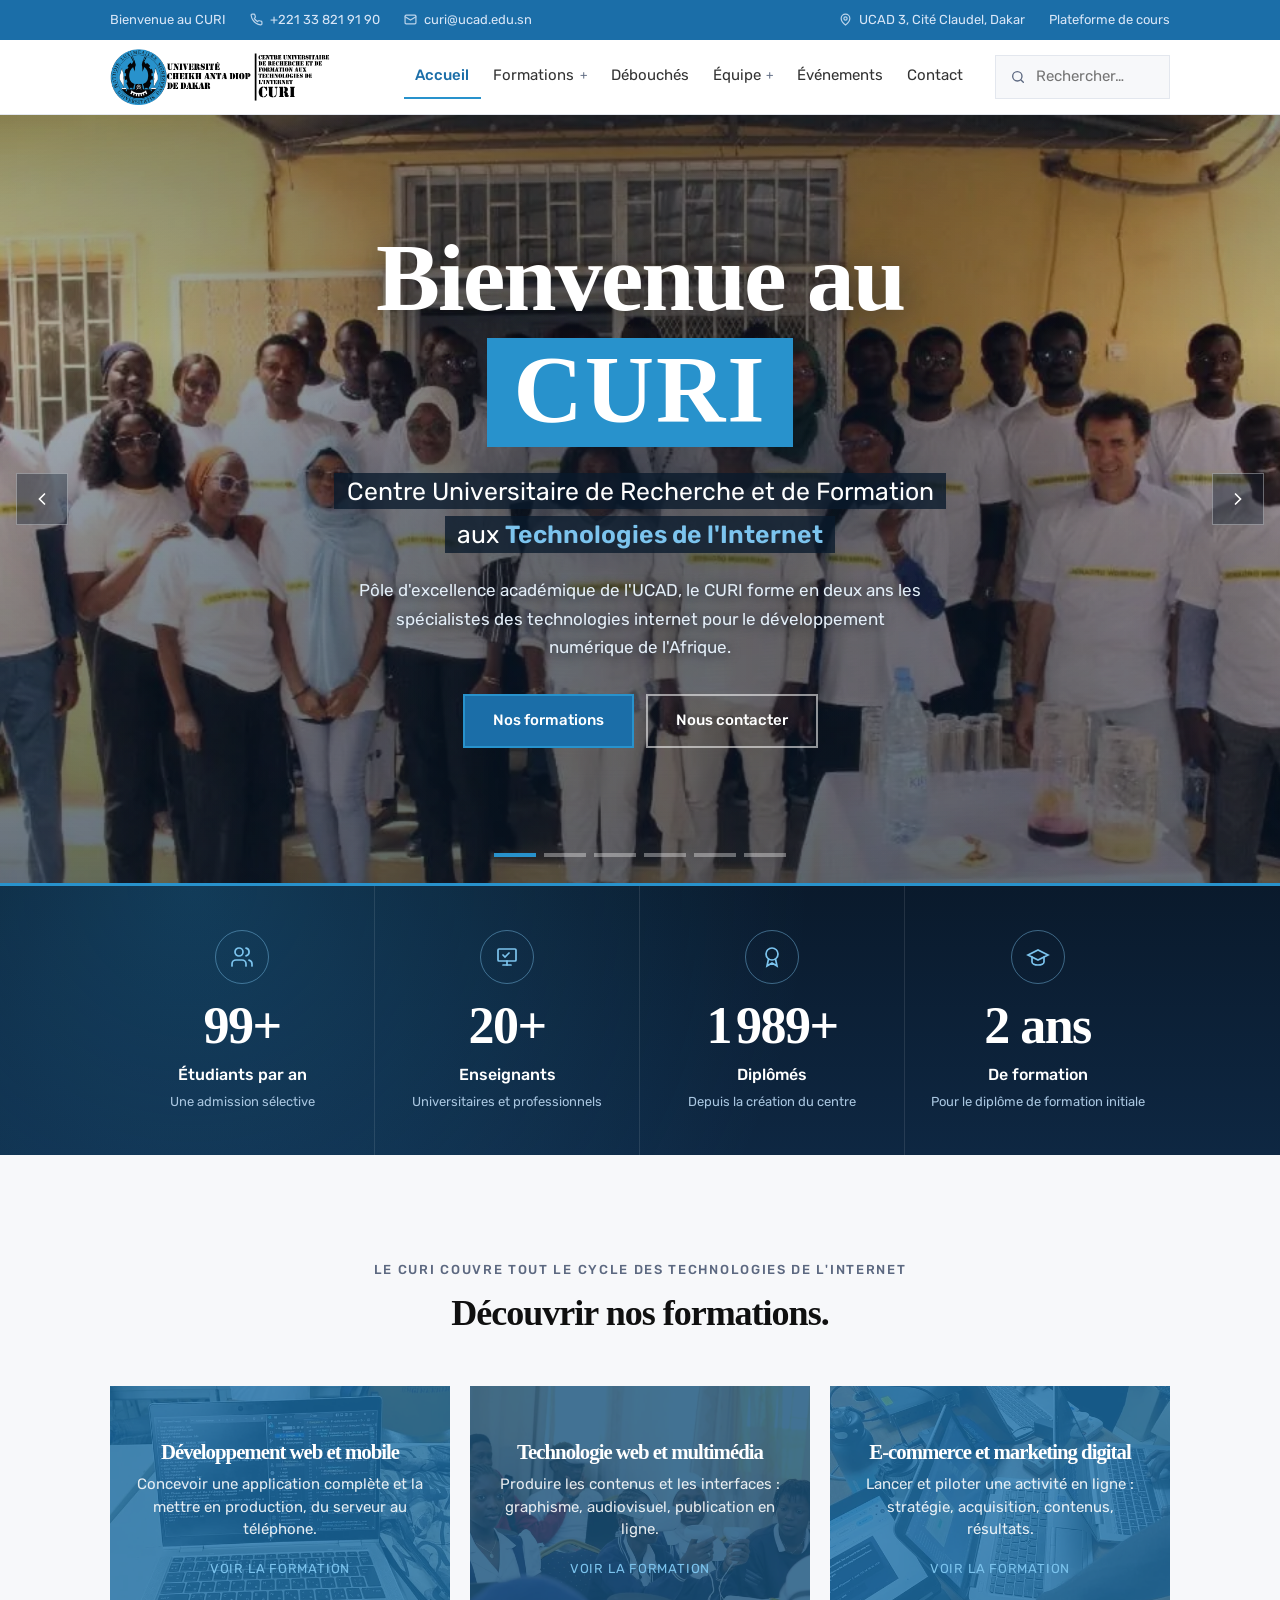
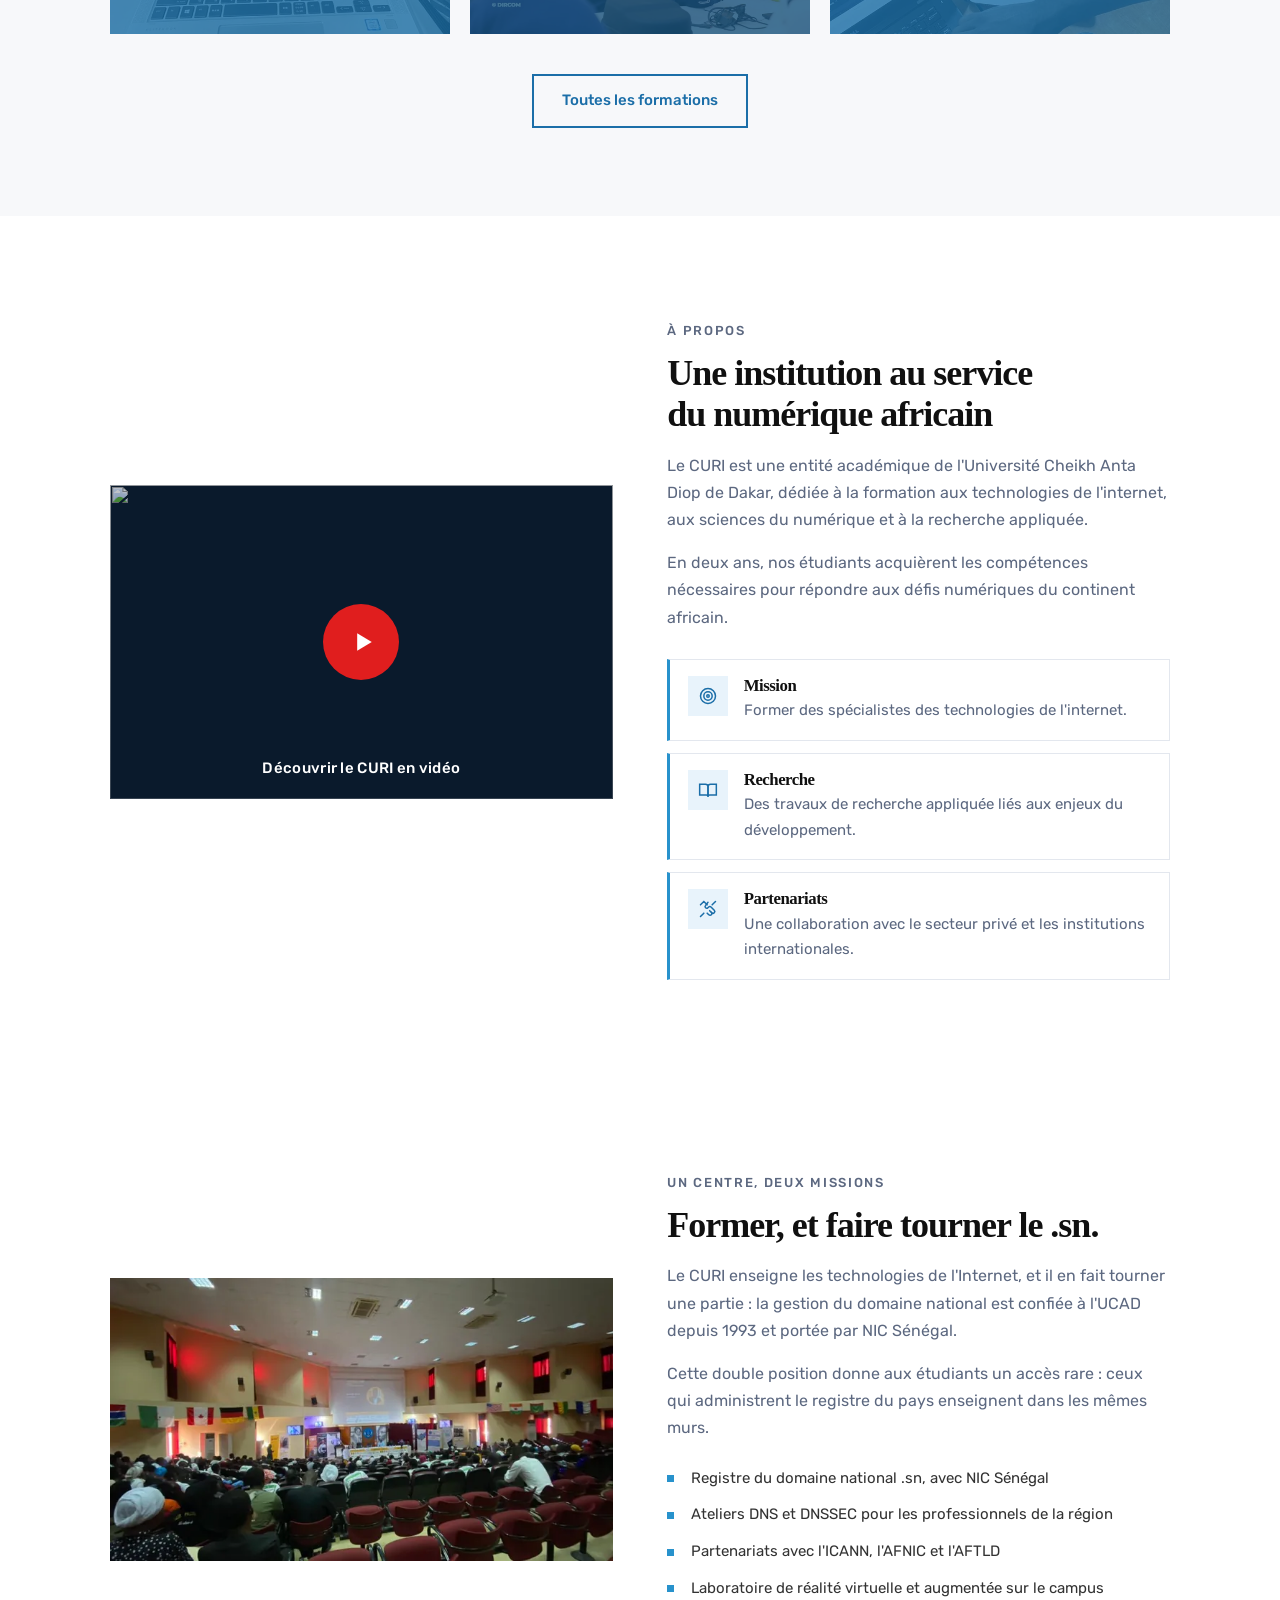
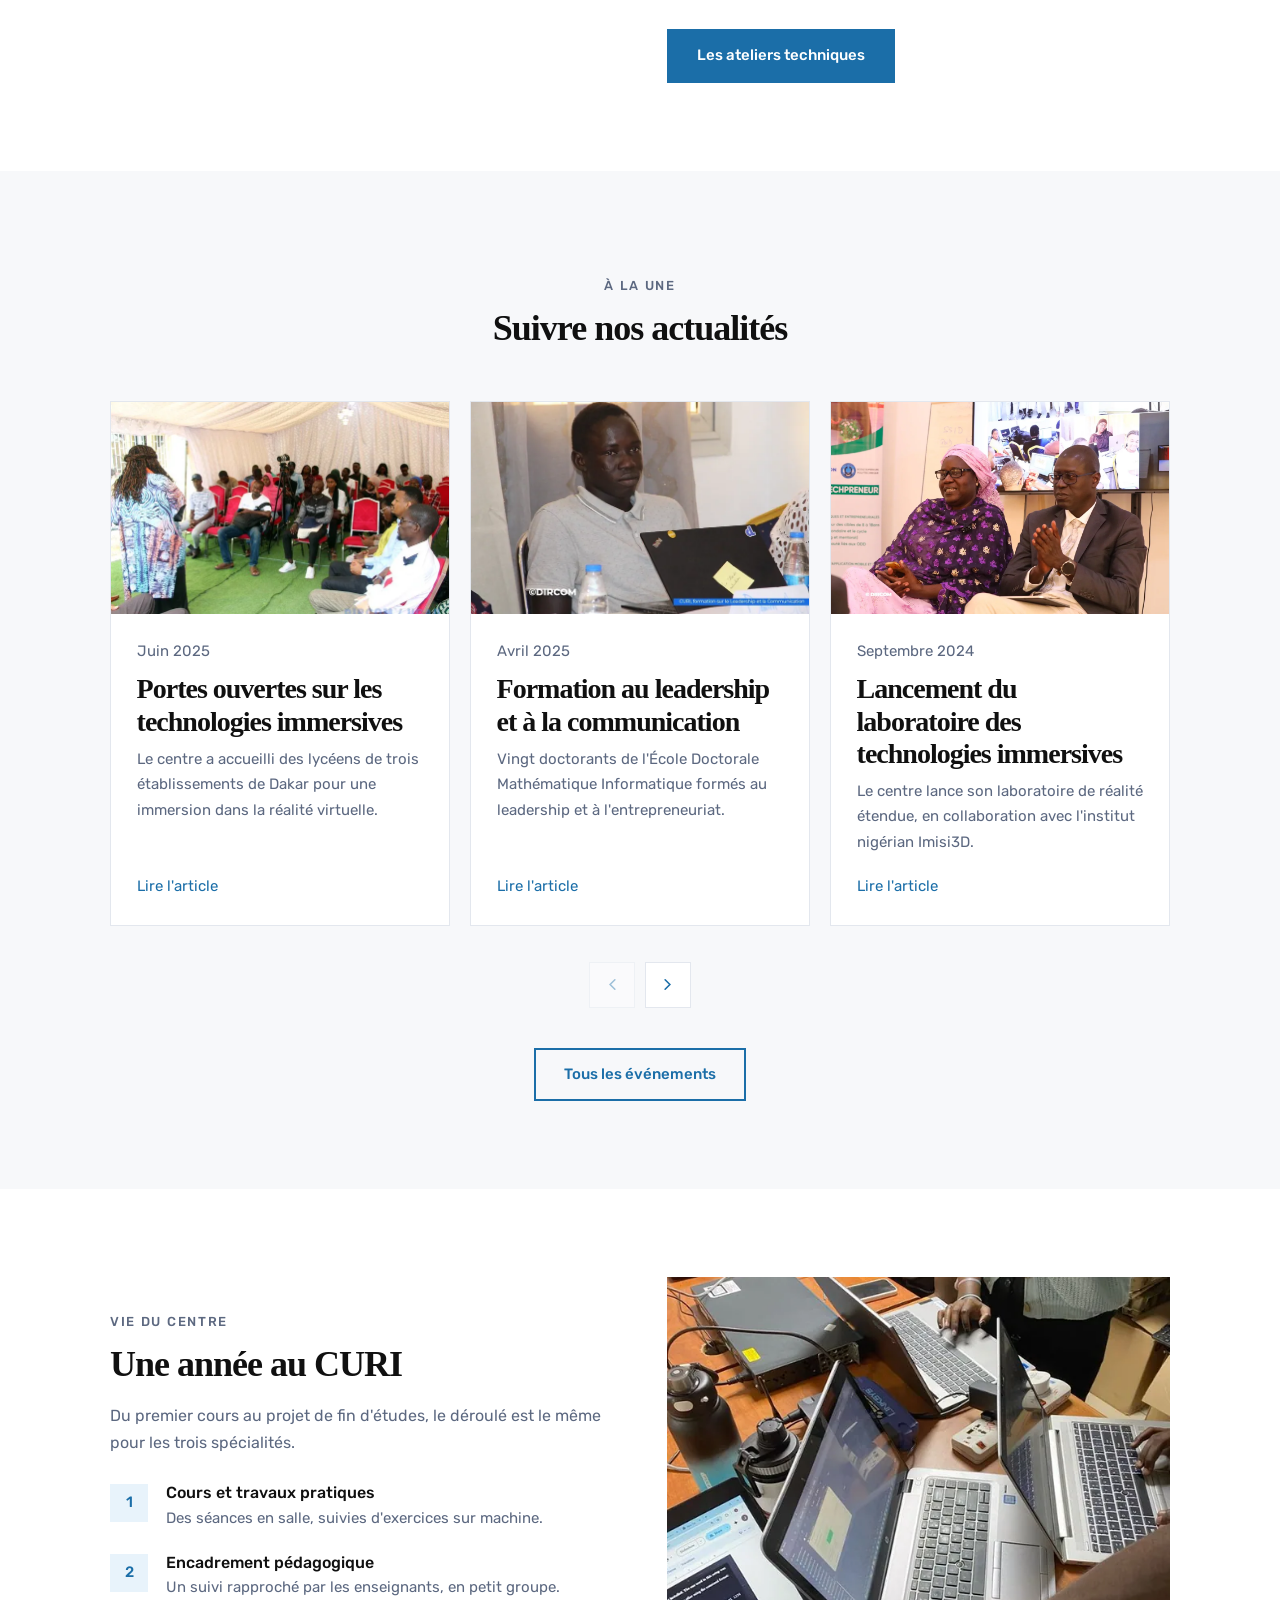
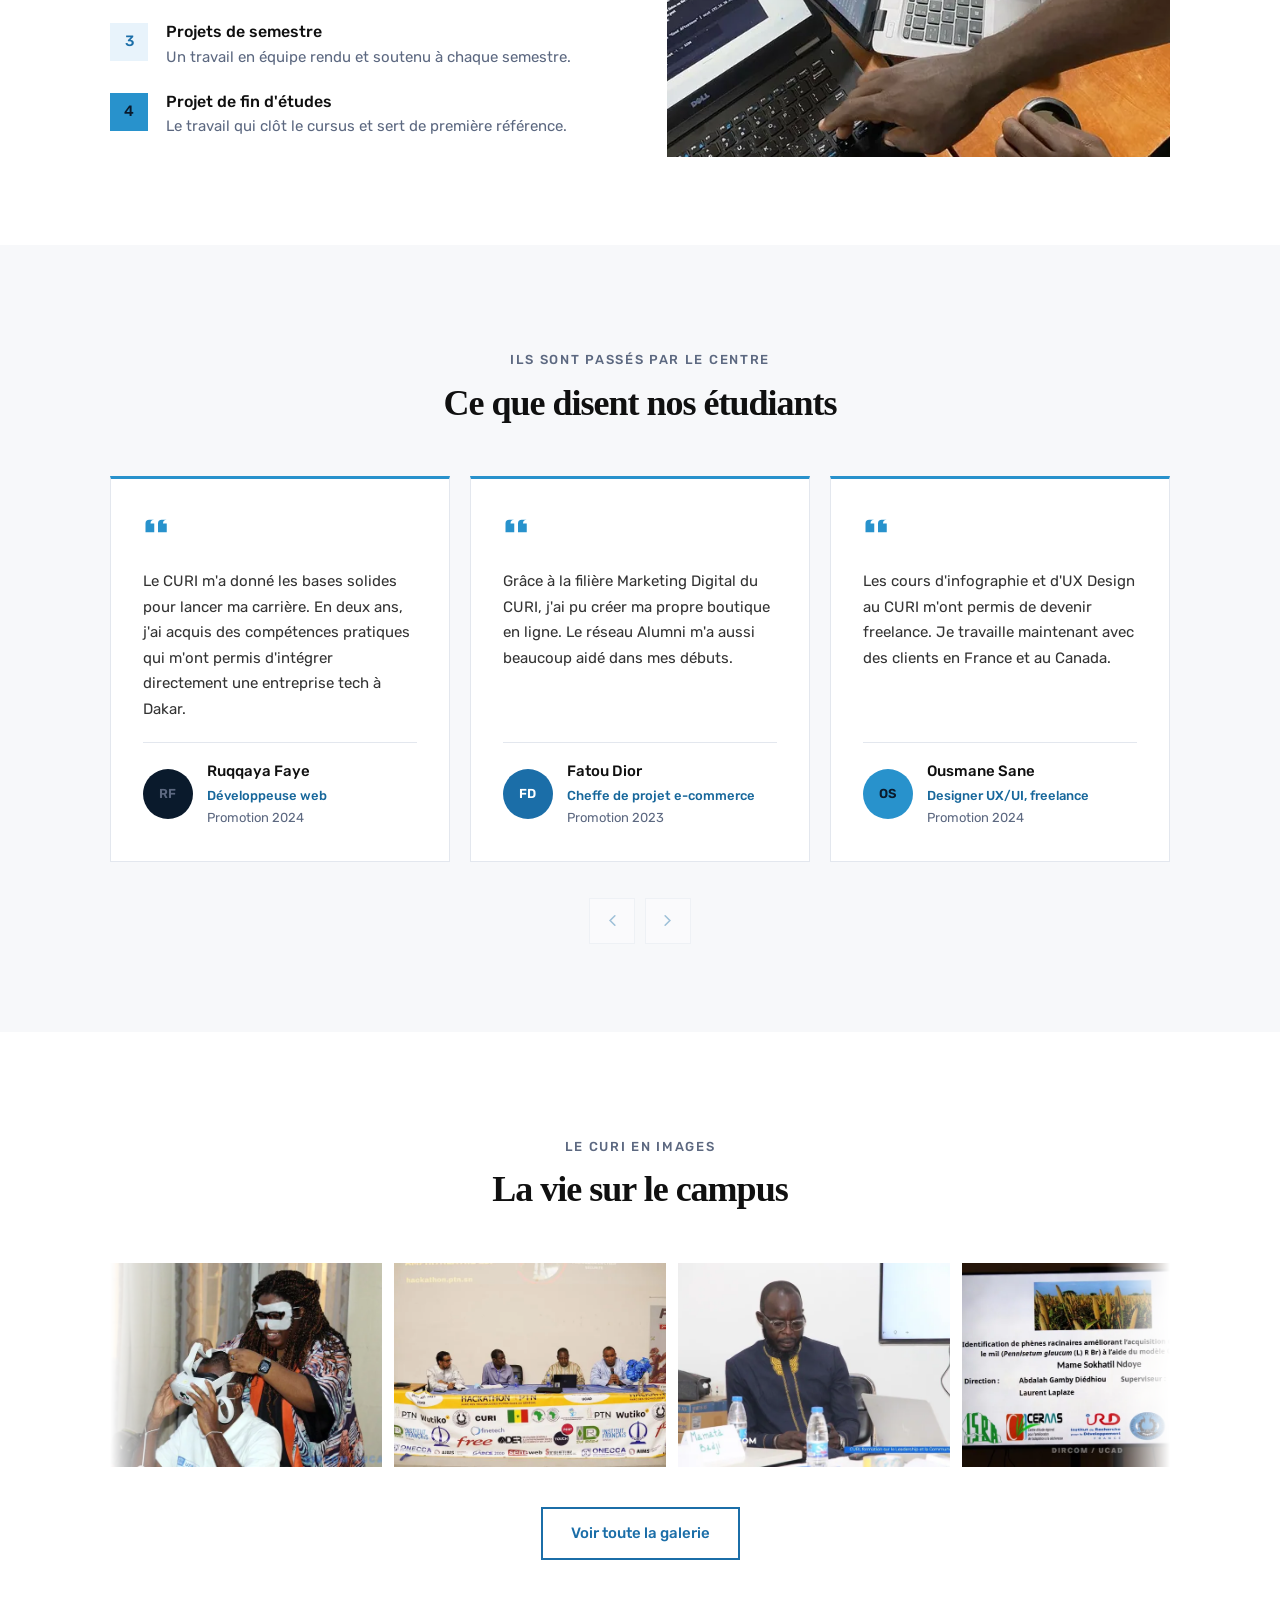
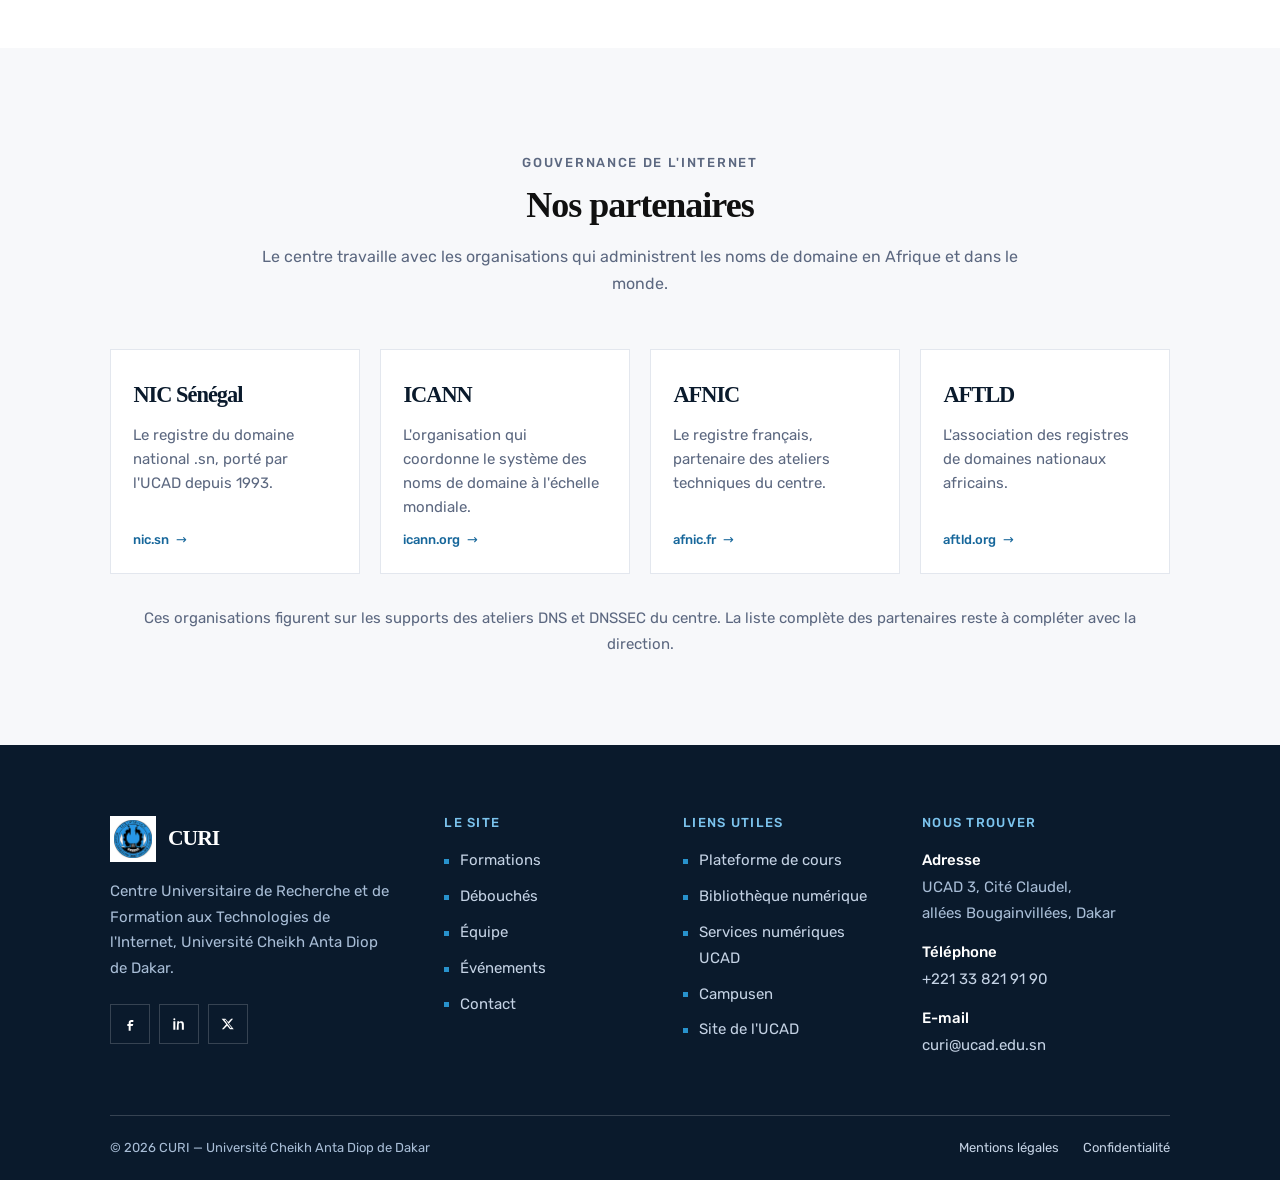
==== commit 7e67da3e: "Accueil : le texte d'accueil reste fixe pendant que les photos défilent" ====
--- a/index.html
+++ b/index.html
@@ -134,9 +134,10 @@
 
   <!-- ======================= DIAPORAMA =======================
        Inspiré de uam.sn : photos plein écran qui zooment doucement, passage
-       d'une photo à l'autre par un volet, titre d'accueil qui se réanime à
-       chaque photo.
-       Le titre « Bienvenue au CURI » reste affiché sur toutes les photos.
+       d'une photo à l'autre par un volet.
+       Le texte d'accueil (de « Bienvenue au CURI » jusqu'aux boutons) reste
+       FIXE sur toutes les photos : il ne doit pas disparaître ni se réanimer
+       quand la photo change (demande du propriétaire).
        Chaque photo peut porter une petite carte « À la une » (.diapo__une)
        qui mène vers l'article de l'événement.
        Pour ajouter une photo : copier un bloc .diapo__ecran et ajouter un
--- a/css/style.css
+++ b/css/style.css
@@ -987,7 +987,9 @@
   gap: 0.75rem;
 }
 
-/* Entrée animée du texte, rejouée à chaque photo (classe posée par le script) */
+/* Entrée animée du texte, une seule fois au chargement de la page (classe
+   posée par le script). Ensuite le texte reste fixe pendant que les photos
+   défilent derrière lui. */
 .diapo__contenu.est-anime .diapo__ligne,
 .diapo__contenu.est-anime .diapo__sous-titre,
 .diapo__contenu.est-anime .diapo__texte,
@@ -1342,6 +1344,108 @@
   color: #a9c6e0;
 }
 
+/* Variante à trois chiffres (page Équipe) */
+.chiffres--trois {
+  grid-template-columns: 1fr;
+}
+
+.chiffres--trois .chiffre {
+  border-right: 0;
+  border-bottom: 1px solid rgba(255, 255, 255, 0.1);
+}
+
+.chiffres--trois .chiffre:last-child {
+  border-bottom: 0;
+}
+
+@media (min-width: 48rem) {
+  .chiffres--trois {
+    grid-template-columns: repeat(3, 1fr);
+  }
+
+  .chiffres--trois .chiffre {
+    border-bottom: 0;
+    border-right: 1px solid rgba(255, 255, 255, 0.1);
+  }
+
+  .chiffres--trois .chiffre:last-child {
+    border-right: 0;
+  }
+}
+
+/* Membres de l'équipe : initiales dans un rond (en attendant les photos) */
+.membres {
+  display: grid;
+  gap: 1rem;
+  grid-template-columns: repeat(auto-fill, minmax(min(15rem, 100%), 1fr));
+}
+
+.membre {
+  display: grid;
+  grid-template-columns: auto 1fr;
+  grid-template-rows: auto auto 1fr;
+  column-gap: 1rem;
+  align-items: start;
+  padding: 1.15rem 1.2rem;
+  background: var(--blanc);
+  border: 1px solid var(--trait);
+  transition: transform var(--vitesse) var(--courbe), border-color var(--vitesse) var(--courbe),
+    box-shadow var(--vitesse) var(--courbe);
+}
+
+.membre:hover {
+  transform: translateY(-4px);
+  border-color: var(--accent);
+  box-shadow: 0 22px 40px -28px rgba(10, 26, 44, 0.55);
+}
+
+.membre__initiales {
+  grid-row: 1 / span 3;
+  display: grid;
+  place-items: center;
+  width: 54px;
+  height: 54px;
+  border-radius: 50%;
+  background: var(--bleu-pale);
+  color: var(--bleu);
+  font-weight: 600;
+  letter-spacing: 0.04em;
+  transition: background var(--vitesse) var(--courbe), color var(--vitesse) var(--courbe);
+}
+
+.membre:hover .membre__initiales {
+  background: var(--bleu);
+  color: var(--blanc);
+}
+
+.membre h3 {
+  font-size: 1.05rem;
+  letter-spacing: -0.5px;
+  line-height: 1.3;
+}
+
+.membre__role {
+  margin-top: 0.15rem;
+  font-size: var(--t-petit);
+  color: var(--accent-texte);
+  font-weight: 500;
+}
+
+.membre__detail {
+  margin-top: 0.15rem;
+  font-size: var(--t-mini);
+  color: var(--texte-doux);
+}
+
+/* La direction : cartes plus grandes, initiales sur fond bleu nuit */
+.membres--direction .membre__initiales {
+  width: 64px;
+  height: 64px;
+  background: var(--marine);
+  color: var(--accent-clair);
+  font-size: 1.1rem;
+}
+
 /* ==========================================================================
    7. Cartes en aplat
    ========================================================================== */
@@ -1606,6 +1710,105 @@
 
 .partenaire:hover .partenaire__lien::after {
   transform: translateX(4px);
+}
+
+/* Métiers (page Débouchés) */
+.metiers {
+  display: grid;
+  gap: 1.25rem;
+  grid-template-columns: repeat(auto-fill, minmax(min(17rem, 100%), 1fr));
+}
+
+.metier {
+  position: relative;
+  padding: 1.5rem 1.4rem;
+  background: var(--blanc);
+  border: 1px solid var(--trait);
+  overflow: hidden;
+  transition: transform var(--vitesse) var(--courbe), border-color var(--vitesse) var(--courbe),
+    box-shadow var(--vitesse) var(--courbe);
+}
+
+.metier::after {
+  content: "";
+  position: absolute;
+  left: 0;
+  right: 0;
+  bottom: 0;
+  height: 3px;
+  background: var(--accent);
+  transform: scaleX(0);
+  transform-origin: left;
+  transition: transform 0.4s var(--courbe);
+}
+
+.metier:hover {
+  transform: translateY(-5px);
+  border-color: var(--accent);
+  box-shadow: 0 22px 40px -28px rgba(10, 26, 44, 0.55);
+}
+
+.metier:hover::after {
+  transform: scaleX(1);
+}
+
+.metier__icone {
+  display: grid;
+  place-items: center;
+  width: 48px;
+  height: 48px;
+  margin-bottom: 1rem;
+  background: var(--bleu-pale);
+  color: var(--bleu);
+  transition: background var(--vitesse) var(--courbe), color var(--vitesse) var(--courbe);
+}
+
+.metier:hover .metier__icone {
+  background: var(--bleu);
+  color: var(--blanc);
+}
+
+.metier h3 {
+  font-size: 1.15rem;
+}
+
+.metier p {
+  margin-top: 0.5rem;
+  font-size: var(--t-petit);
+  color: var(--texte-doux);
+}
+
+/* Secteurs (page Débouchés) : des pastilles sur fond bleu nuit */
+.secteurs {
+  display: flex;
+  flex-wrap: wrap;
+  justify-content: center;
+  gap: 0.75rem;
+  max-width: 56rem;
+  margin-inline: auto;
+}
+
+.secteur {
+  padding: 0.7rem 1.2rem;
+  border: 1px solid rgba(124, 196, 238, 0.4);
+  color: var(--blanc);
+  font-size: var(--t-petit);
+  transition: background var(--vitesse) var(--courbe), border-color var(--vitesse) var(--courbe);
+}
+
+.secteur::before {
+  content: "";
+  display: inline-block;
+  width: 7px;
+  height: 7px;
+  margin-right: 0.6rem;
+  vertical-align: 0.1em;
+  background: var(--accent);
+}
+
+.secteur:hover {
+  background: rgba(40, 146, 204, 0.18);
+  border-color: var(--accent);
 }
 
 /* Témoignage */
@@ -2337,6 +2540,353 @@
   }
 }
 
+/* --- Programme des formations : onglets, semestres, diplômes --- */
+
+/* Onglets (section 16 du script). Sans JavaScript, tous les panneaux
+   s'affichent les uns sous les autres. */
+.onglets__liste {
+  display: grid;
+  grid-template-columns: repeat(auto-fit, minmax(min(12rem, 100%), 1fr));
+  gap: 0.6rem;
+  margin-bottom: 2rem;
+}
+
+.onglet {
+  position: relative;
+  display: flex;
+  flex-direction: column;
+  align-items: flex-start;
+  gap: 0.15rem;
+  padding: 1rem 1.25rem;
+  background: var(--blanc);
+  border: 1.5px solid var(--trait);
+  color: var(--marine);
+  text-align: left;
+  font: inherit;
+  transition: border-color var(--vitesse) var(--courbe), background var(--vitesse) var(--courbe),
+    color var(--vitesse) var(--courbe);
+}
+
+.onglet:hover {
+  border-color: var(--accent);
+  background: var(--bleu-pale);
+}
+
+.onglet[aria-selected="true"] {
+  background: var(--bleu);
+  border-color: var(--bleu);
+  color: var(--blanc);
+}
+
+/* Petit triangle sous l'onglet actif, qui pointe vers son contenu */
+.onglet[aria-selected="true"]::after {
+  content: "";
+  position: absolute;
+  left: 1.5rem;
+  bottom: -9px;
+  border: 8px solid transparent;
+  border-bottom: 0;
+  border-top-color: var(--bleu);
+}
+
+.onglet__titre {
+  font-family: var(--police-titre);
+  font-size: 1.15rem;
+  font-weight: 700;
+  letter-spacing: -0.5px;
+}
+
+.onglet__sous {
+  font-size: var(--t-mini);
+  color: var(--texte-doux);
+}
+
+.onglet[aria-selected="true"] .onglet__sous {
+  color: #cfe3f3;
+}
+
+.onglets__panneau + .onglets__panneau {
+  margin-top: 2.5rem;
+}
+
+.js .onglets__panneau + .onglets__panneau {
+  margin-top: 0;
+}
+
+.onglets__panneau.est-entree {
+  animation: onglet-entree 0.45s var(--courbe) both;
+}
+
+@keyframes onglet-entree {
+  from { opacity: 0; transform: translateY(12px); }
+  to { opacity: 1; transform: translateY(0); }
+}
+
+/* Onglets des filières, plus discrets */
+.onglets--secondaires {
+  margin-top: 2.25rem;
+}
+
+.onglets--secondaires .onglets__liste {
+  grid-template-columns: repeat(auto-fit, minmax(min(16rem, 100%), 1fr));
+  margin-bottom: 1.5rem;
+}
+
+.onglets--secondaires .onglet {
+  padding: 0.8rem 1.1rem;
+  border-width: 0 0 3px;
+  background: var(--gris);
+}
+
+.onglets--secondaires .onglet[aria-selected="true"] {
+  background: var(--marine);
+  border-color: var(--accent);
+}
+
+.onglets--secondaires .onglet[aria-selected="true"]::after {
+  border-top-color: var(--marine);
+}
+
+.onglets--secondaires .onglet__titre {
+  font-family: var(--police-texte);
+  font-size: 1rem;
+  font-weight: 500;
+  letter-spacing: 0;
+}
+
+/* Encart d'information en tête de panneau */
+.encart {
+  margin-bottom: 1.75rem;
+  padding: 1rem 1.25rem;
+  background: var(--bleu-pale);
+  border-left: 4px solid var(--accent);
+  color: var(--marine);
+  font-size: var(--t-petit);
+}
+
+/* Cartes de semestre */
+.semestres {
+  display: grid;
+  gap: 1.25rem;
+}
+
+@media (min-width: 60rem) {
+  .semestres {
+    grid-template-columns: 1fr 1fr;
+    align-items: start;
+  }
+}
+
+.semestre {
+  background: var(--blanc);
+  border: 1px solid var(--trait);
+}
+
+.semestre__tete {
+  display: flex;
+  align-items: center;
+  gap: 1rem;
+  padding: 1.1rem 1.25rem;
+  background: var(--marine);
+  color: var(--blanc);
+}
+
+.semestre:nth-child(2) .semestre__tete {
+  background: var(--bleu);
+}
+
+.semestre__num {
+  display: grid;
+  place-items: center;
+  flex: none;
+  width: 48px;
+  height: 48px;
+  background: var(--accent);
+  font-family: var(--police-titre);
+  font-size: 1.2rem;
+  font-weight: 700;
+  color: var(--blanc);
+}
+
+.semestre:nth-child(2) .semestre__num {
+  background: var(--blanc);
+  color: var(--bleu);
+}
+
+.semestre__tete h3 {
+  font-size: 1.2rem;
+  color: var(--blanc);
+}
+
+.semestre__tete p {
+  font-size: var(--t-mini);
+  color: #bcd3e8;
+}
+
+.semestre__ues {
+  padding: 0.5rem 0;
+}
+
+/* Une unité d'enseignement : au survol, la ligne s'éclaire et les
+   matières qui la composent ressortent */
+.ue {
+  padding: 0.85rem 1.25rem;
+  border-left: 3px solid transparent;
+  transition: background var(--vitesse) var(--courbe), border-color var(--vitesse) var(--courbe);
+}
+
+.ue + .ue {
+  border-top: 1px solid var(--trait);
+}
+
+.ue:hover {
+  background: var(--bleu-pale);
+  border-left-color: var(--accent);
+}
+
+.ue h4 {
+  font-family: var(--police-texte);
+  font-size: var(--t-petit);
+  font-weight: 600;
+  letter-spacing: 0;
+  color: var(--marine);
+}
+
+.ue__ecs {
+  display: flex;
+  flex-wrap: wrap;
+  gap: 0.4rem;
+  margin-top: 0.5rem;
+}
+
+.ue__ecs li {
+  padding: 0.25rem 0.6rem;
+  background: var(--gris);
+  border: 1px solid var(--trait);
+  font-size: var(--t-mini);
+  line-height: 1.4;
+  color: var(--texte);
+  transition: background var(--vitesse) var(--courbe), border-color var(--vitesse) var(--courbe);
+}
+
+.ue:hover .ue__ecs li {
+  background: var(--blanc);
+  border-color: rgba(40, 146, 204, 0.45);
+}
+
+.semestre__attente {
+  margin: 1.25rem;
+  padding: 1.25rem;
+  background: var(--bleu-pale);
+  border-left: 4px solid var(--accent);
+}
+
+.semestre__attente strong {
+  display: block;
+  color: var(--marine);
+}
+
+.semestre__attente p {
+  margin: 0.35rem 0 1.1rem;
+  font-size: var(--t-petit);
+  color: var(--texte-doux);
+}
+
+/* Jalons de deuxième année */
+.jalons {
+  display: grid;
+  gap: 1rem;
+  grid-template-columns: repeat(auto-fit, minmax(min(18rem, 100%), 1fr));
+}
+
+.jalon {
+  display: flex;
+  gap: 1rem;
+  align-items: flex-start;
+  padding: 1.1rem 1.25rem;
+  background: var(--blanc);
+  border: 1px solid var(--trait);
+}
+
+.jalon__icone {
+  display: grid;
+  place-items: center;
+  flex: none;
+  width: 42px;
+  height: 42px;
+  background: var(--bleu-pale);
+  color: var(--bleu);
+}
+
+.jalon strong {
+  color: var(--marine);
+}
+
+.jalon p {
+  margin-top: 0.2rem;
+  font-size: var(--t-petit);
+  color: var(--texte-doux);
+}
+
+/* Diplômes */
+.diplomes {
+  display: grid;
+  gap: 1.25rem;
+  grid-template-columns: repeat(auto-fit, minmax(min(15rem, 100%), 1fr));
+}
+
+.diplome {
+  display: flex;
+  flex-direction: column;
+  gap: 0.6rem;
+  padding: 1.5rem;
+  background: var(--blanc);
+  border: 1px solid var(--trait);
+  border-top: 4px solid var(--bleu);
+  transition: transform var(--vitesse) var(--courbe), box-shadow var(--vitesse) var(--courbe);
+}
+
+.diplome:first-child {
+  border-top-color: var(--marine);
+}
+
+.diplome:last-child {
+  border-top-color: var(--accent);
+}
+
+.diplome:hover {
+  transform: translateY(-4px);
+  box-shadow: 0 22px 40px -28px rgba(10, 26, 44, 0.55);
+}
+
+.diplome__etiquette {
+  align-self: flex-start;
+  padding: 0.2rem 0.6rem;
+  background: var(--bleu-pale);
+  font-size: var(--t-mini);
+  font-weight: 500;
+  color: var(--accent-texte);
+}
+
+.diplome h3 {
+  font-size: 1.15rem;
+  line-height: 1.3;
+}
+
+.diplome p {
+  font-size: var(--t-petit);
+  color: var(--texte-doux);
+}
+
+/* Ligne « Diplôme : … » sous les modules d'une spécialité */
+.duo .duo__diplome {
+  margin-top: 1.25rem;
+  padding-left: 0.9rem;
+  border-left: 3px solid var(--accent);
+  font-size: var(--t-petit);
+  color: var(--marine);
+}
+
 /* ==========================================================================
    11. Galerie et visionneuse
    ========================================================================== */
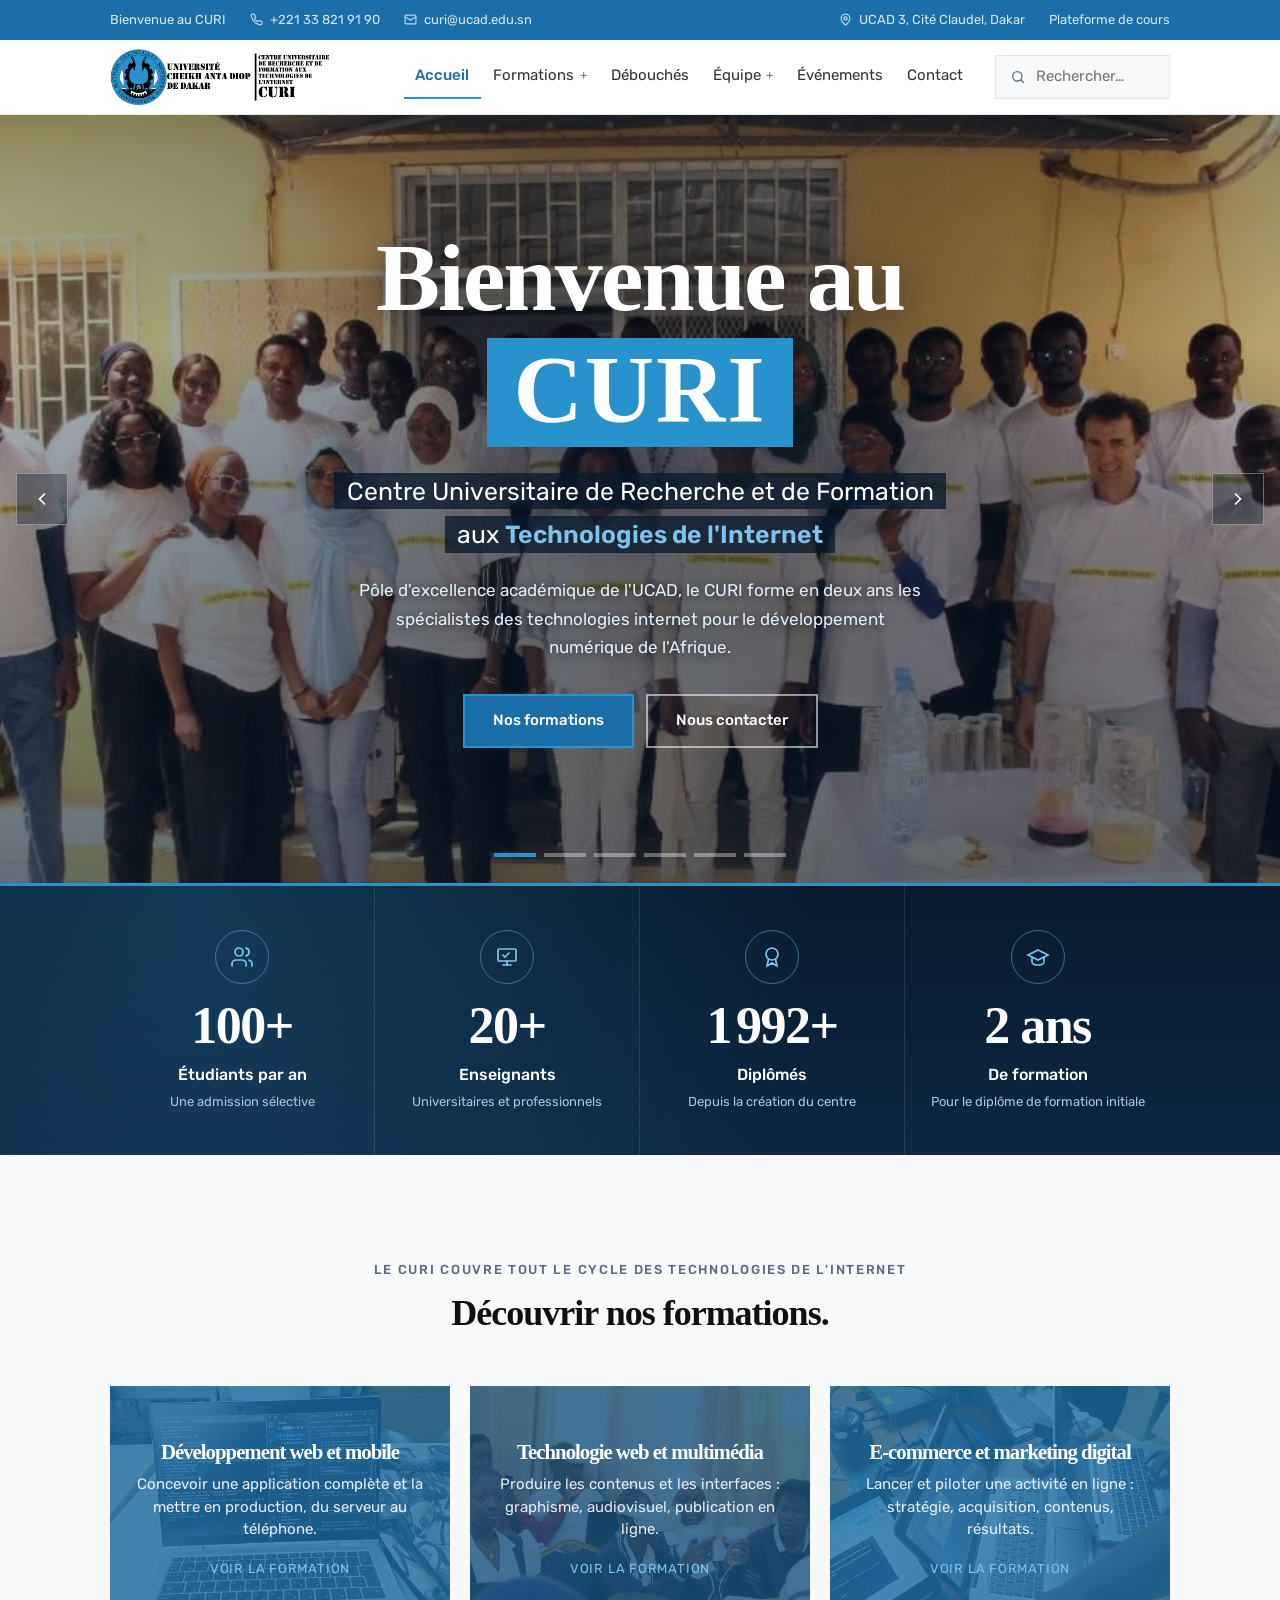
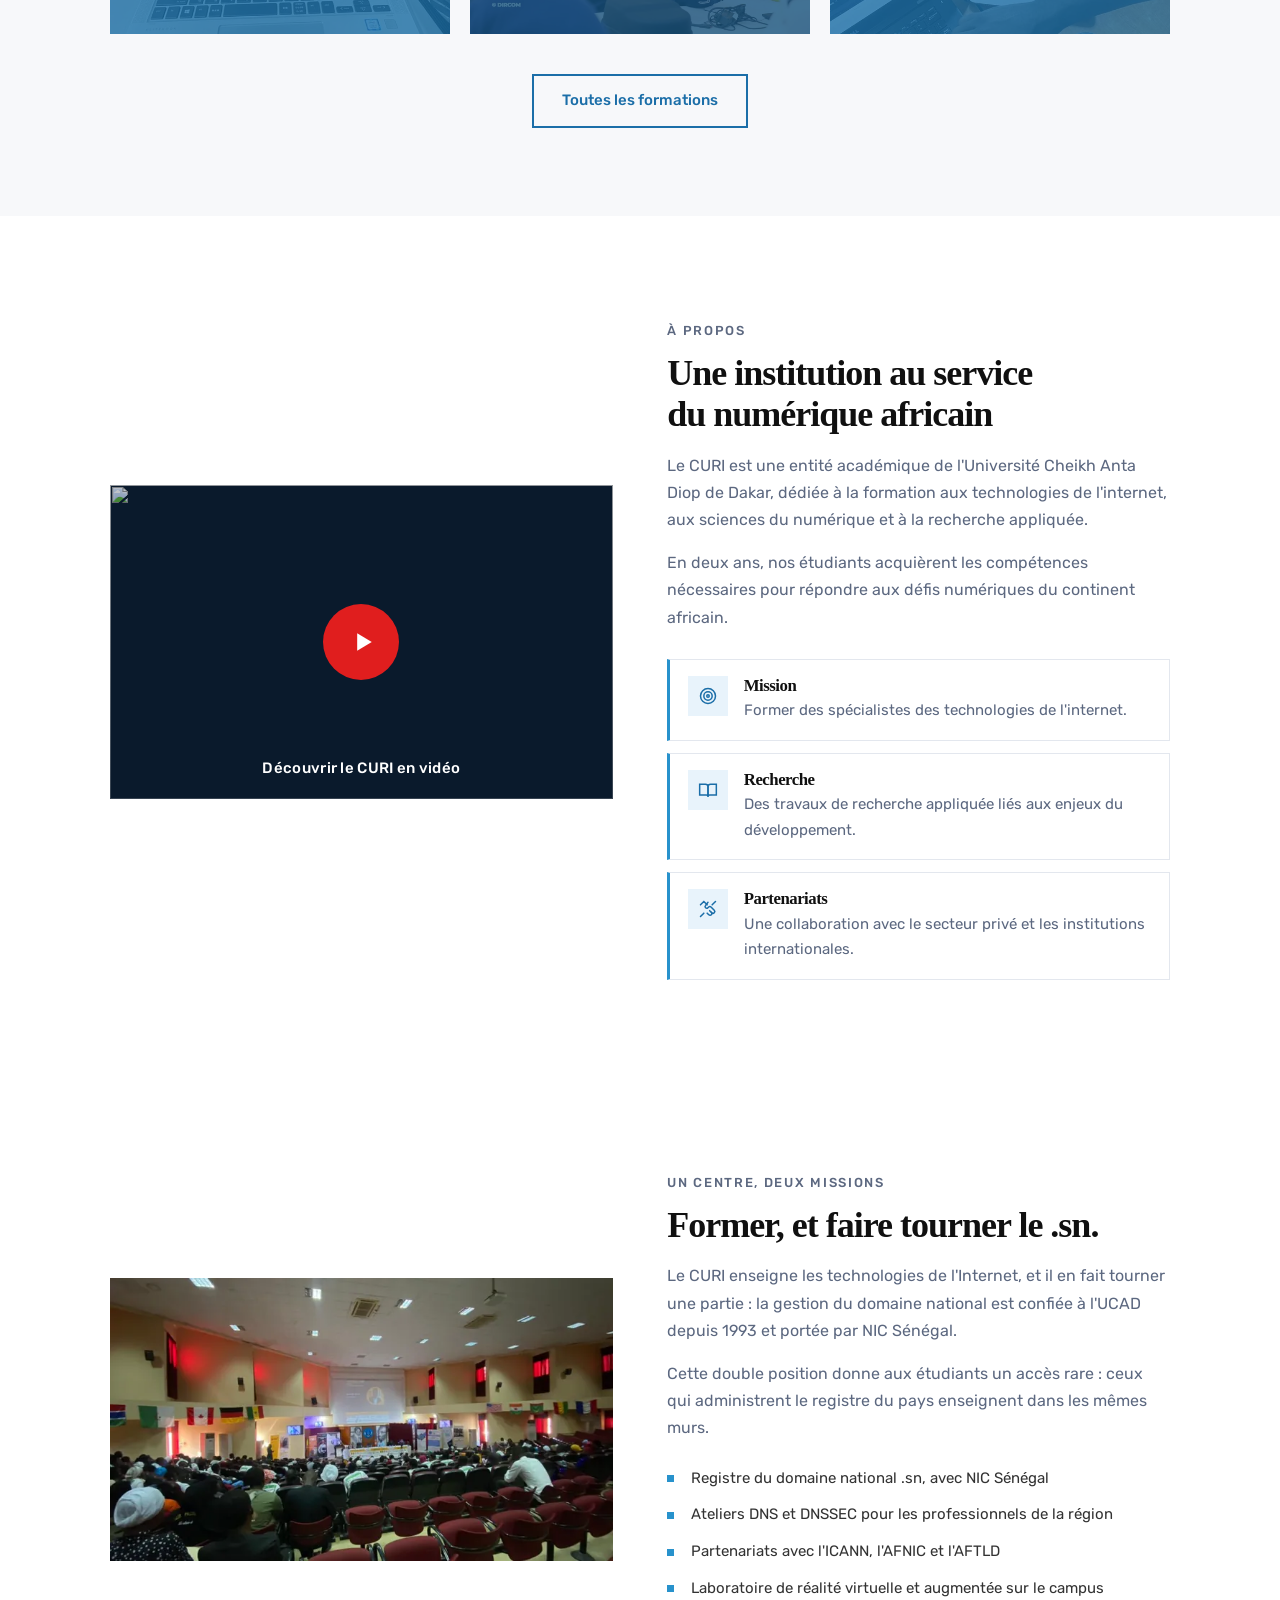
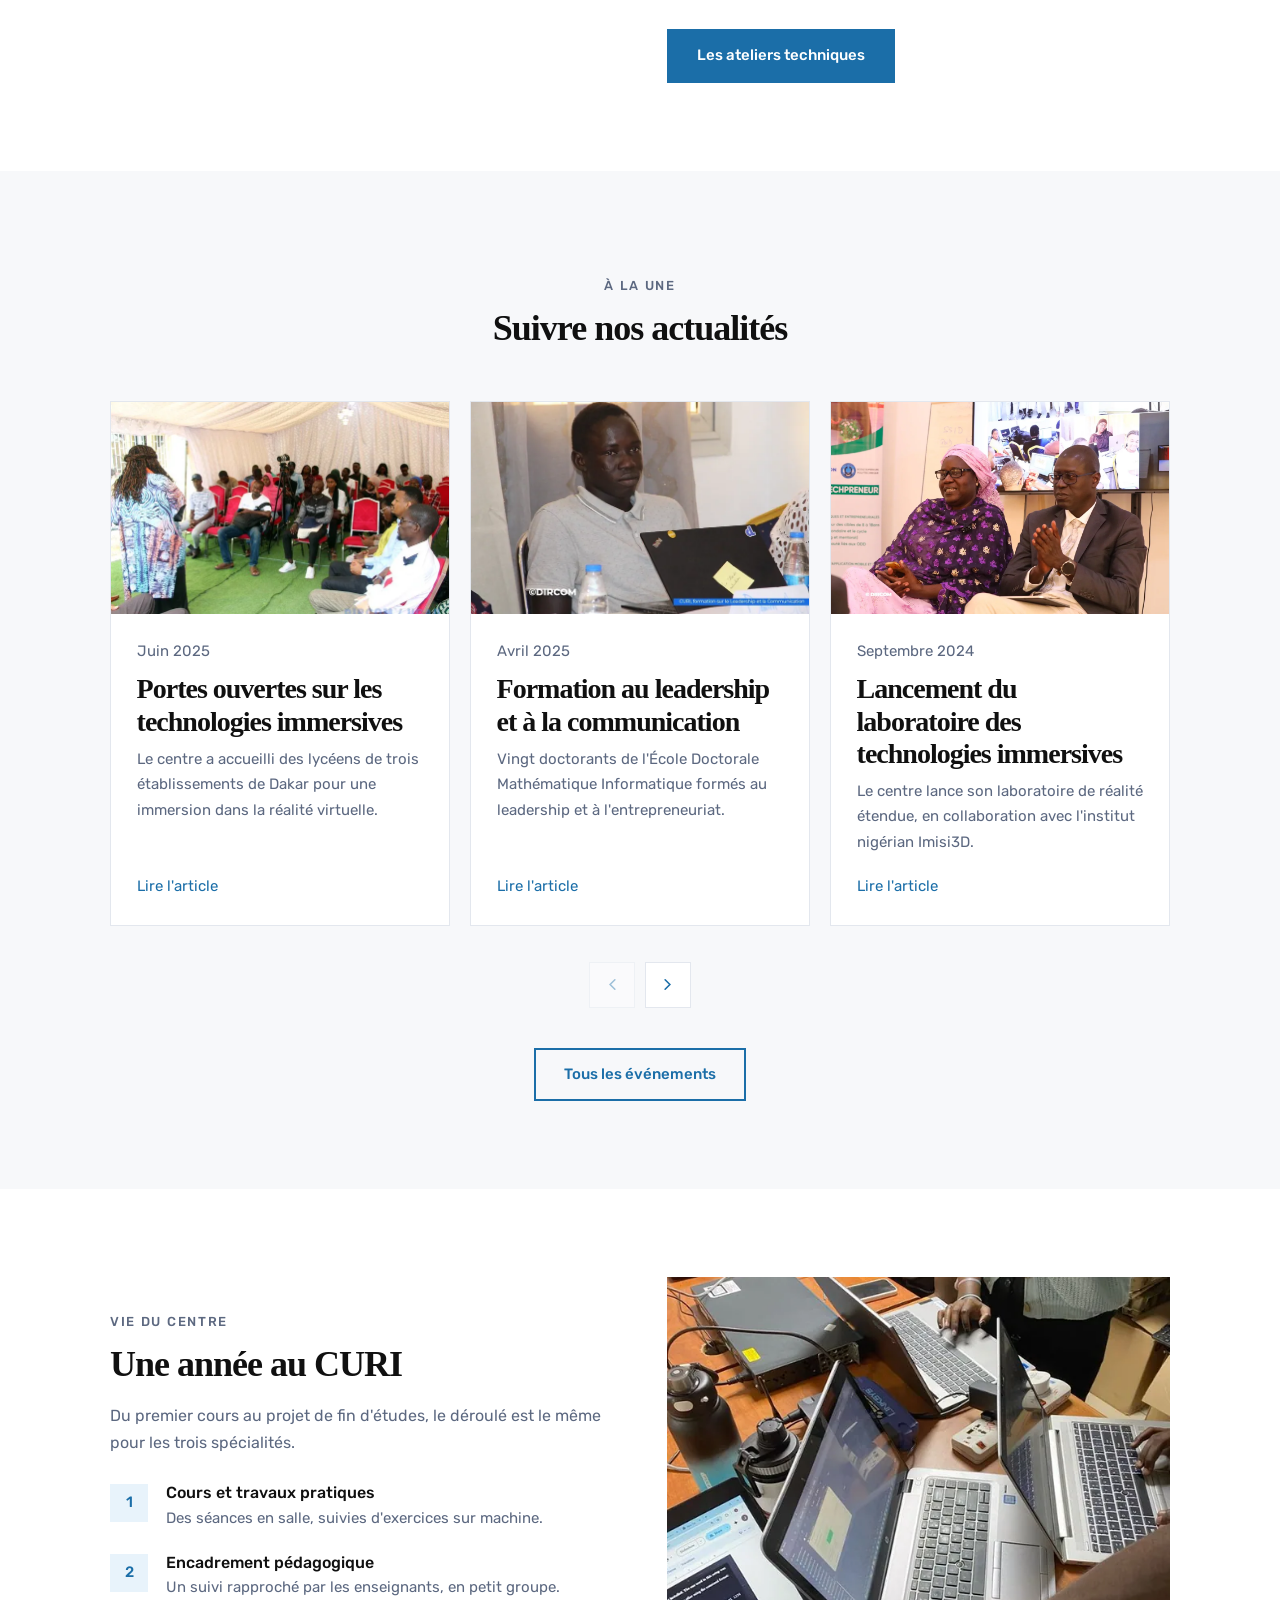
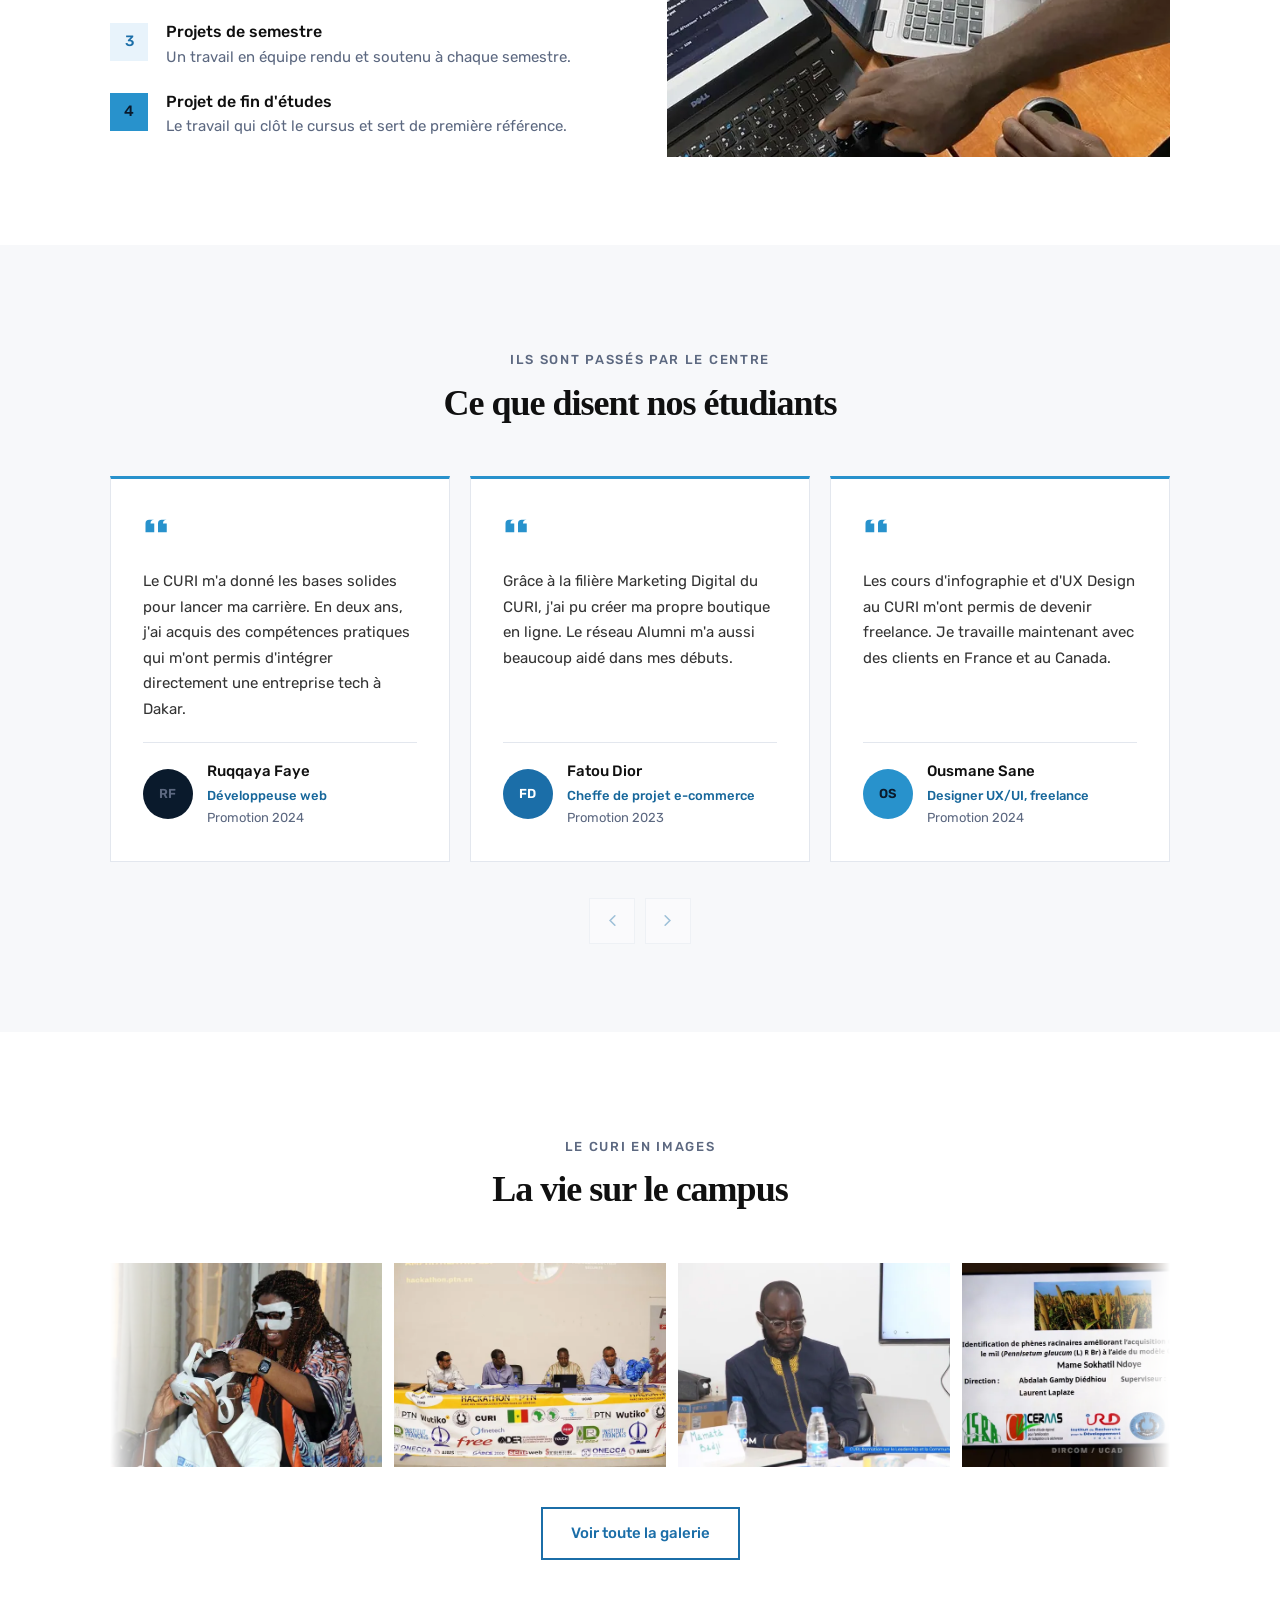
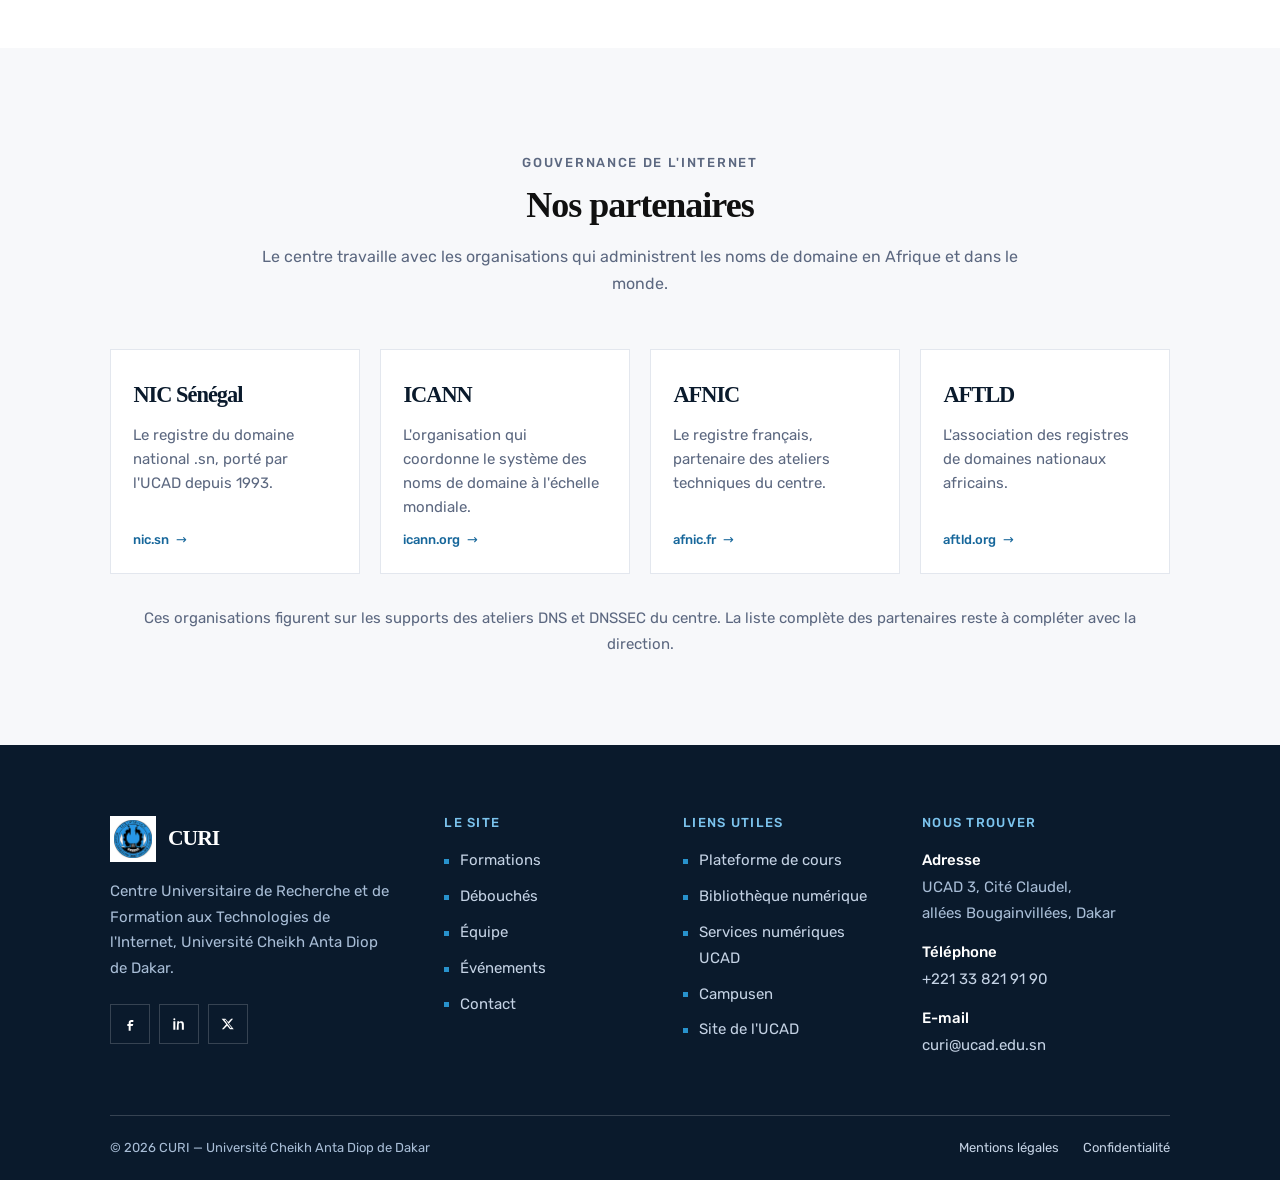
==== commit 8b0c5ced: "Hackathon PTN : vraie date (26-28 novembre 2021, source presse), article renommé, ordre chronologiqu" ====
--- a/index.html
+++ b/index.html
@@ -162,8 +162,8 @@
       <div class="diapo__ecran" aria-hidden="true">
         <img src="images/web/hackathon-1200.webp" srcset="images/web/hackathon-700.webp 700w, images/web/hackathon-1200.webp 1200w" sizes="100vw" alt="Participants du hackathon réunis devant les banderoles des partenaires" width="1200" height="900" loading="lazy">
         <div class="diapo__voile"></div>
-        <a class="diapo__une" href="evenement-hackathon-2024.html">
-          <span class="diapo__une-sur">À la une · Septembre 2024</span>
+        <a class="diapo__une" href="evenement-hackathon-2021.html">
+          <span class="diapo__une-sur">Retour sur · Novembre 2021</span>
           <span class="diapo__une-titre">Hackathon du Parc de Technologies Numériques</span>
         </a>
       </div>
@@ -464,18 +464,6 @@
             </div>
           </a>
 
-          <a class="actu" href="evenement-hackathon-2024.html">
-            <div class="actu__image">
-              <img src="images/web/hackathon-1200.webp" srcset="images/web/hackathon-700.webp 700w, images/web/hackathon-1200.webp 1200w" sizes="(min-width: 64rem) 22rem, 84vw" alt="Participants du hackathon réunis devant les banderoles des partenaires" width="1200" height="900" loading="lazy">
-            </div>
-            <div class="actu__corps">
-              <p class="actu__date">Septembre 2024</p>
-              <h3>Hackathon du Parc de Technologies Numériques</h3>
-              <p>Soixante-douze heures de travail collaboratif avec la plateforme Wutiko, suivies d'un concours de pitch.</p>
-              <span class="actu__lire">Lire l'article</span>
-            </div>
-          </a>
-
           <a class="actu" href="evenement-senagro-2024.html">
             <div class="actu__image">
               <img src="images/web/senagro-2-1200.webp" srcset="images/web/senagro-2-700.webp 700w, images/web/senagro-2-1200.webp 1024w" sizes="(min-width: 64rem) 22rem, 84vw" alt="Atelier SenAgro sur l'intelligence artificielle et l'agriculture" width="1024" height="682" loading="lazy">
@@ -484,6 +472,18 @@
               <p class="actu__date">Avril 2024</p>
               <h3>Atelier SenAgro</h3>
               <p>L'intelligence artificielle et la science des données au service de l'agriculture, avec Sorbonne Université et le CNRS.</p>
+              <span class="actu__lire">Lire l'article</span>
+            </div>
+          </a>
+
+          <a class="actu" href="evenement-hackathon-2021.html">
+            <div class="actu__image">
+              <img src="images/web/hackathon-1200.webp" srcset="images/web/hackathon-700.webp 700w, images/web/hackathon-1200.webp 1200w" sizes="(min-width: 64rem) 22rem, 84vw" alt="Participants du hackathon réunis devant les banderoles des partenaires" width="1200" height="900" loading="lazy">
+            </div>
+            <div class="actu__corps">
+              <p class="actu__date">Novembre 2021</p>
+              <h3>Hackathon du Parc de Technologies Numériques</h3>
+              <p>Un week-end de travail collaboratif organisé par le CURI avec le PTN et Wutiko, suivi d'un concours de pitch.</p>
               <span class="actu__lire">Lire l'article</span>
             </div>
           </a>
--- a/css/style.css
+++ b/css/style.css
@@ -1712,6 +1712,18 @@
   transform: translateX(4px);
 }
 
+/* Petite mention en bas d'une carte (ex. « Sur recommandation du CURI ») */
+.carte__mention {
+  display: inline-block;
+  margin-top: 1rem;
+  padding: 0.25rem 0.65rem;
+  background: var(--bleu-pale);
+  border-left: 3px solid var(--accent);
+  font-size: var(--t-mini);
+  font-weight: 500;
+  color: var(--accent-texte);
+}
+
 /* Métiers (page Débouchés) */
 .metiers {
   display: grid;
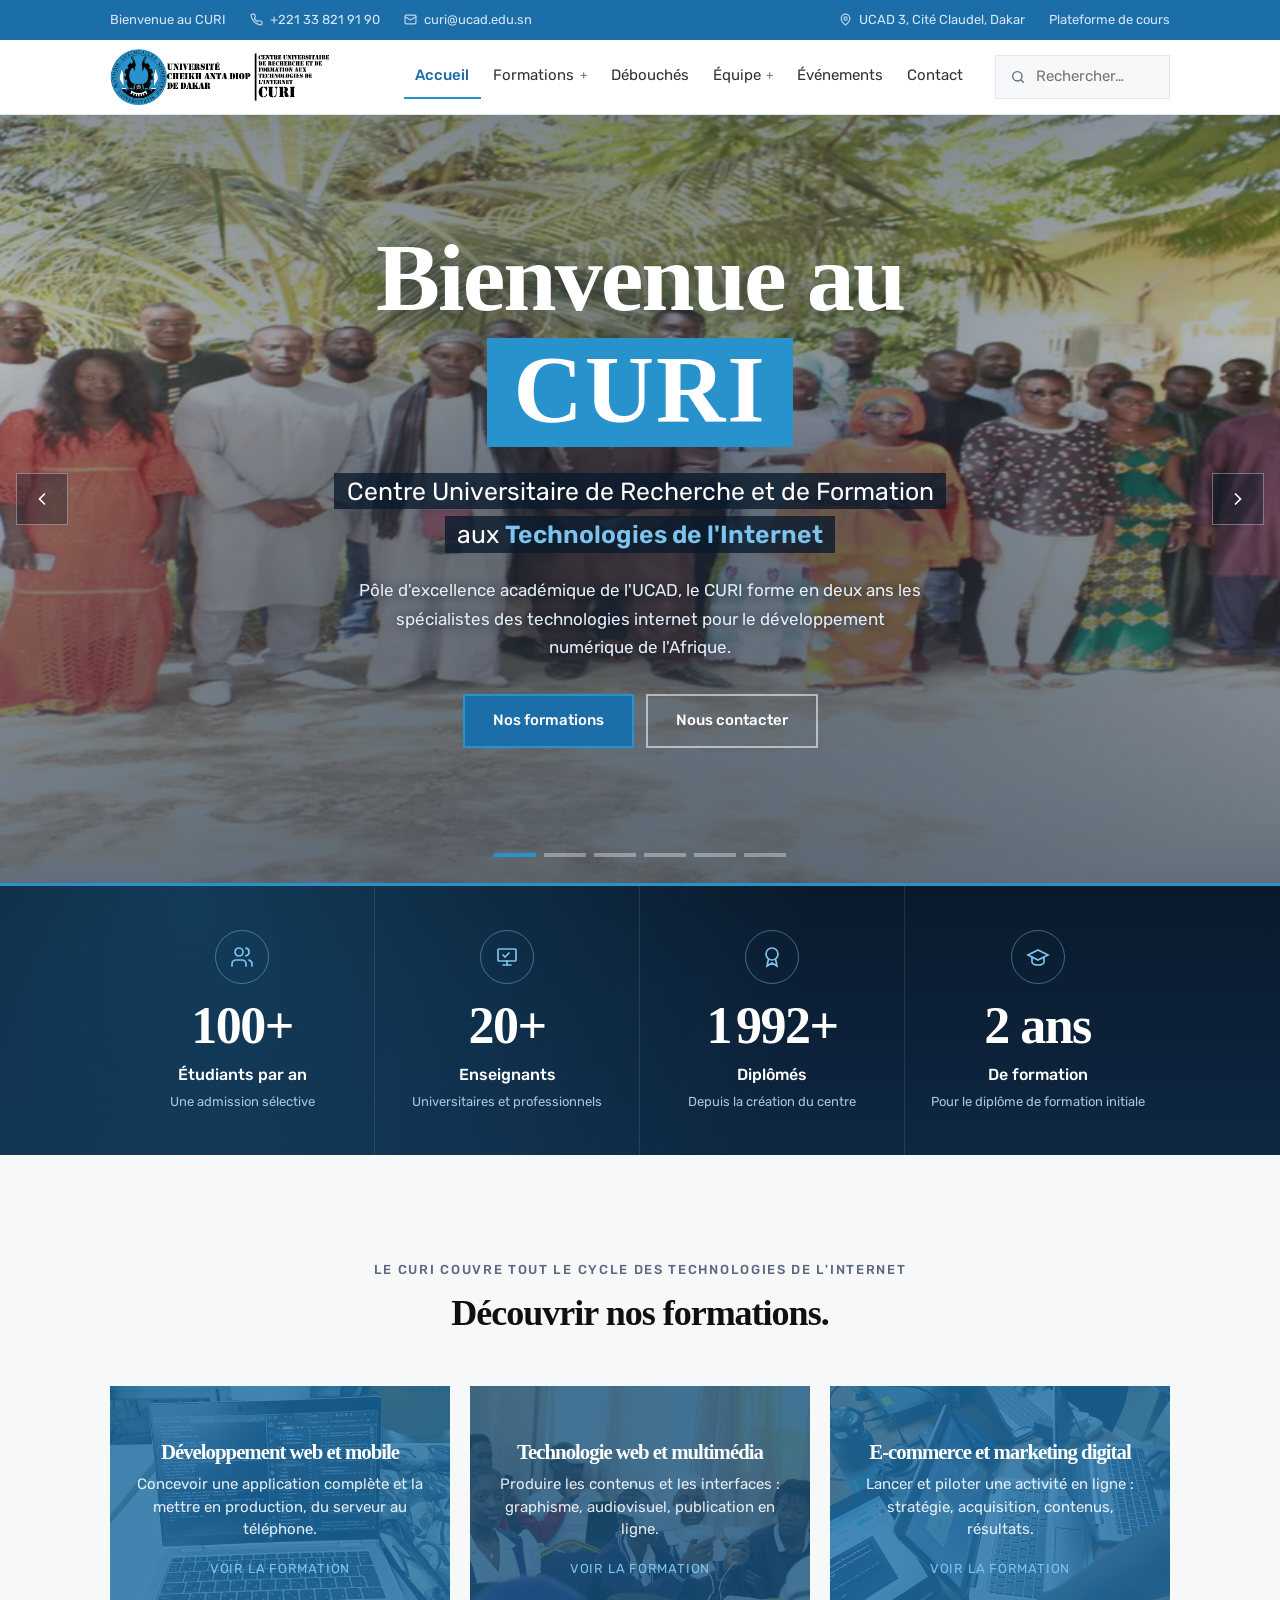
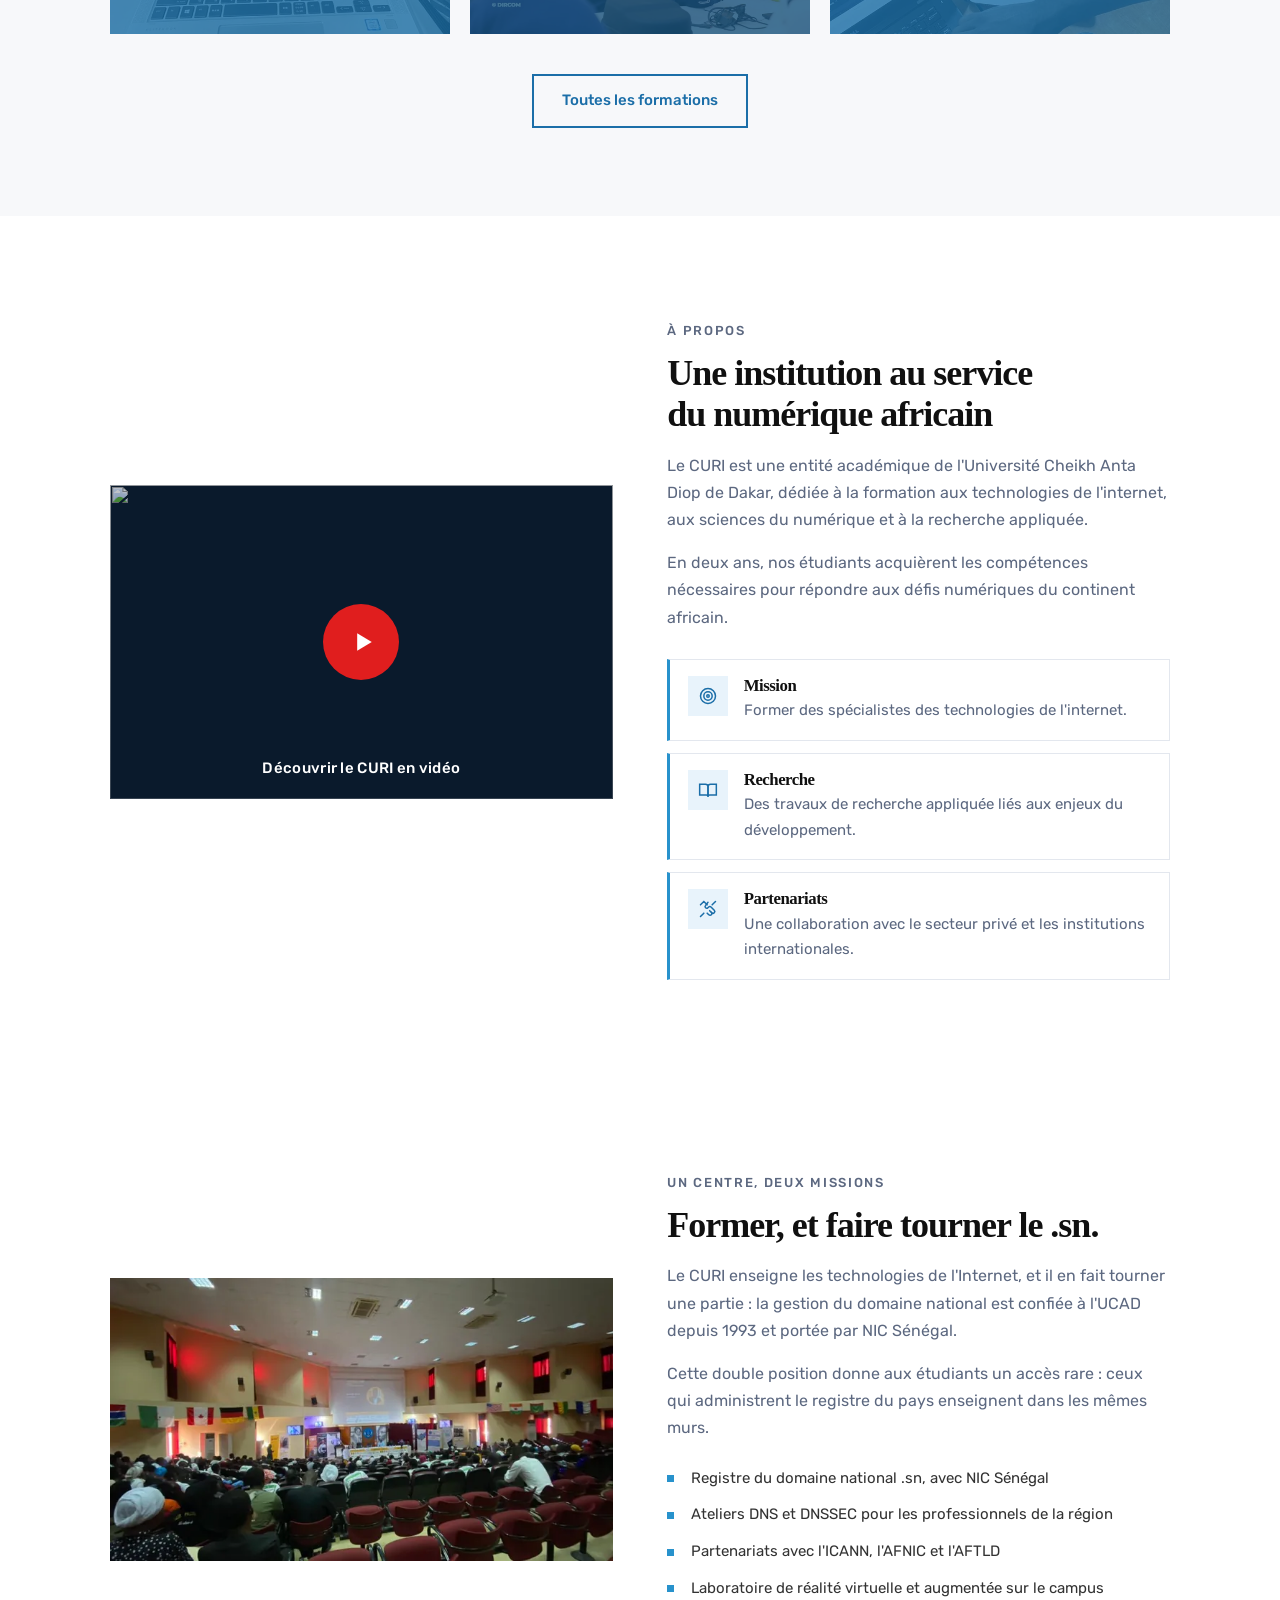
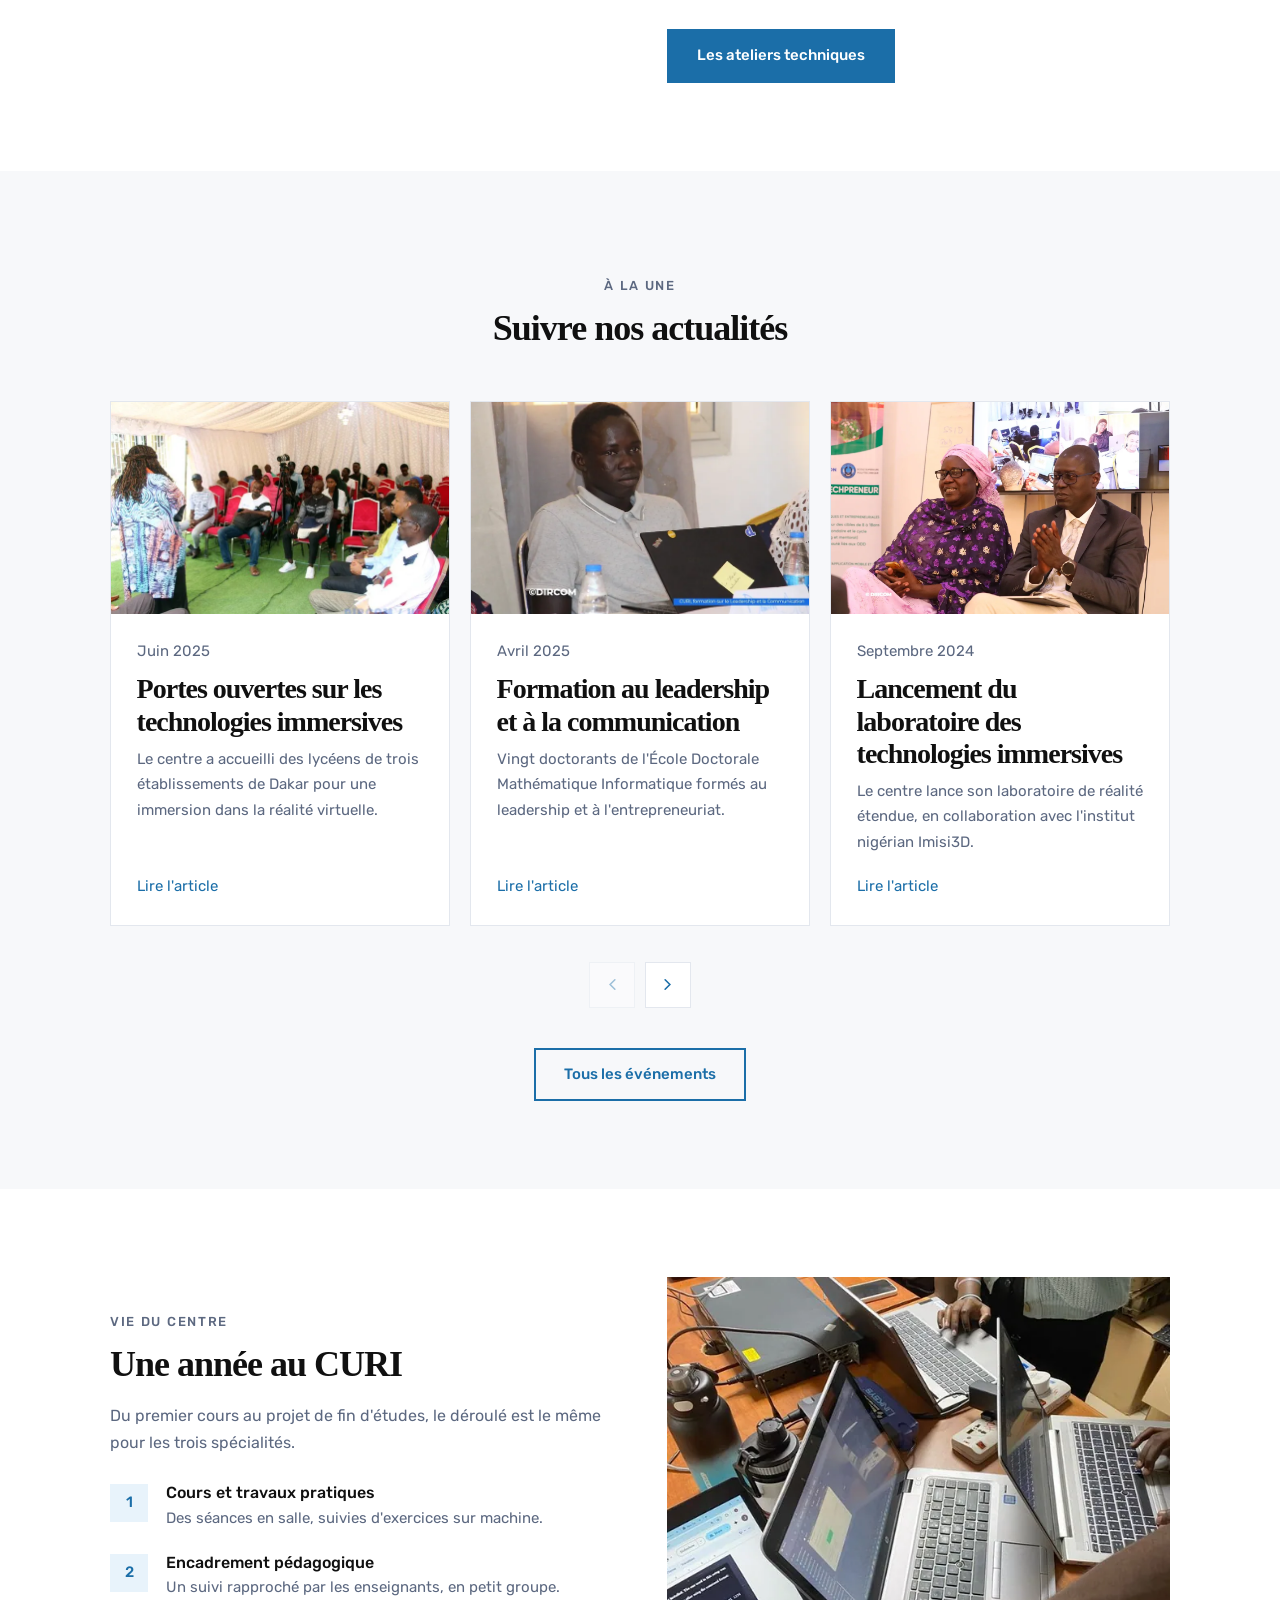
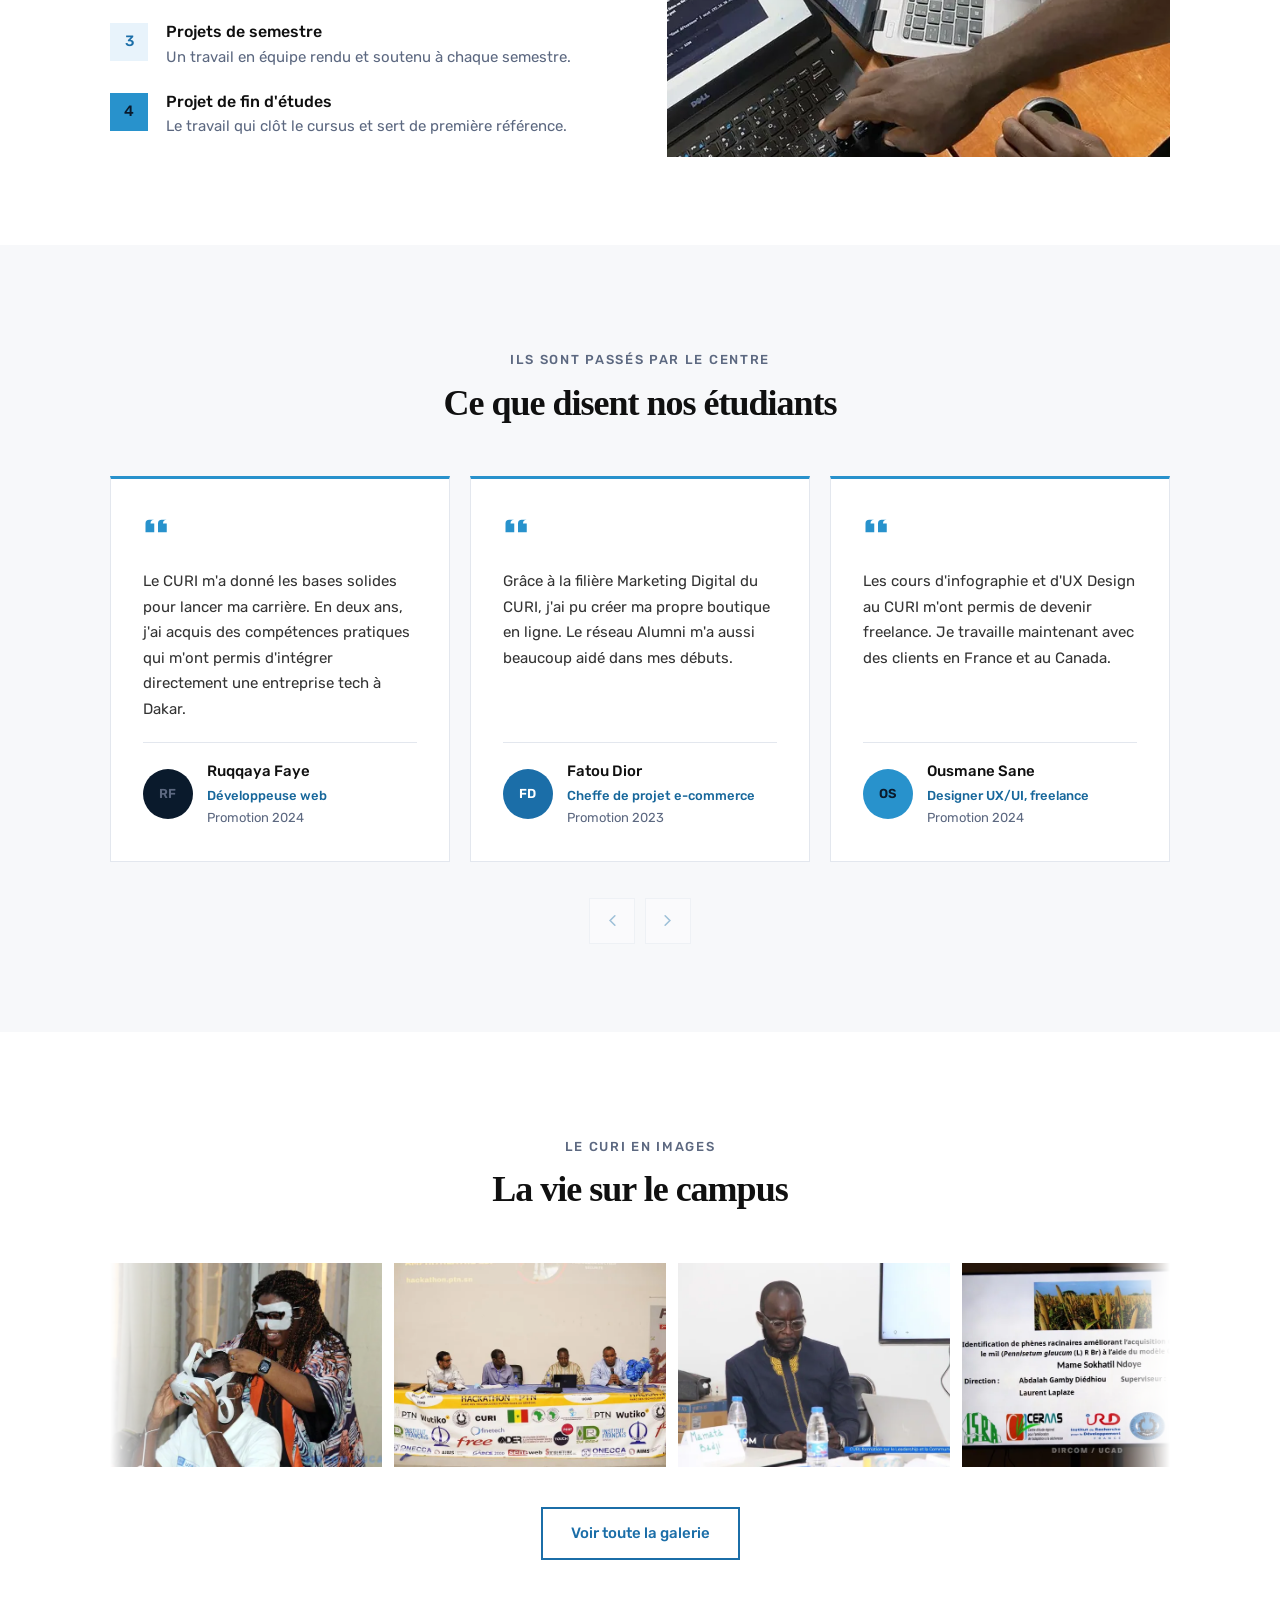
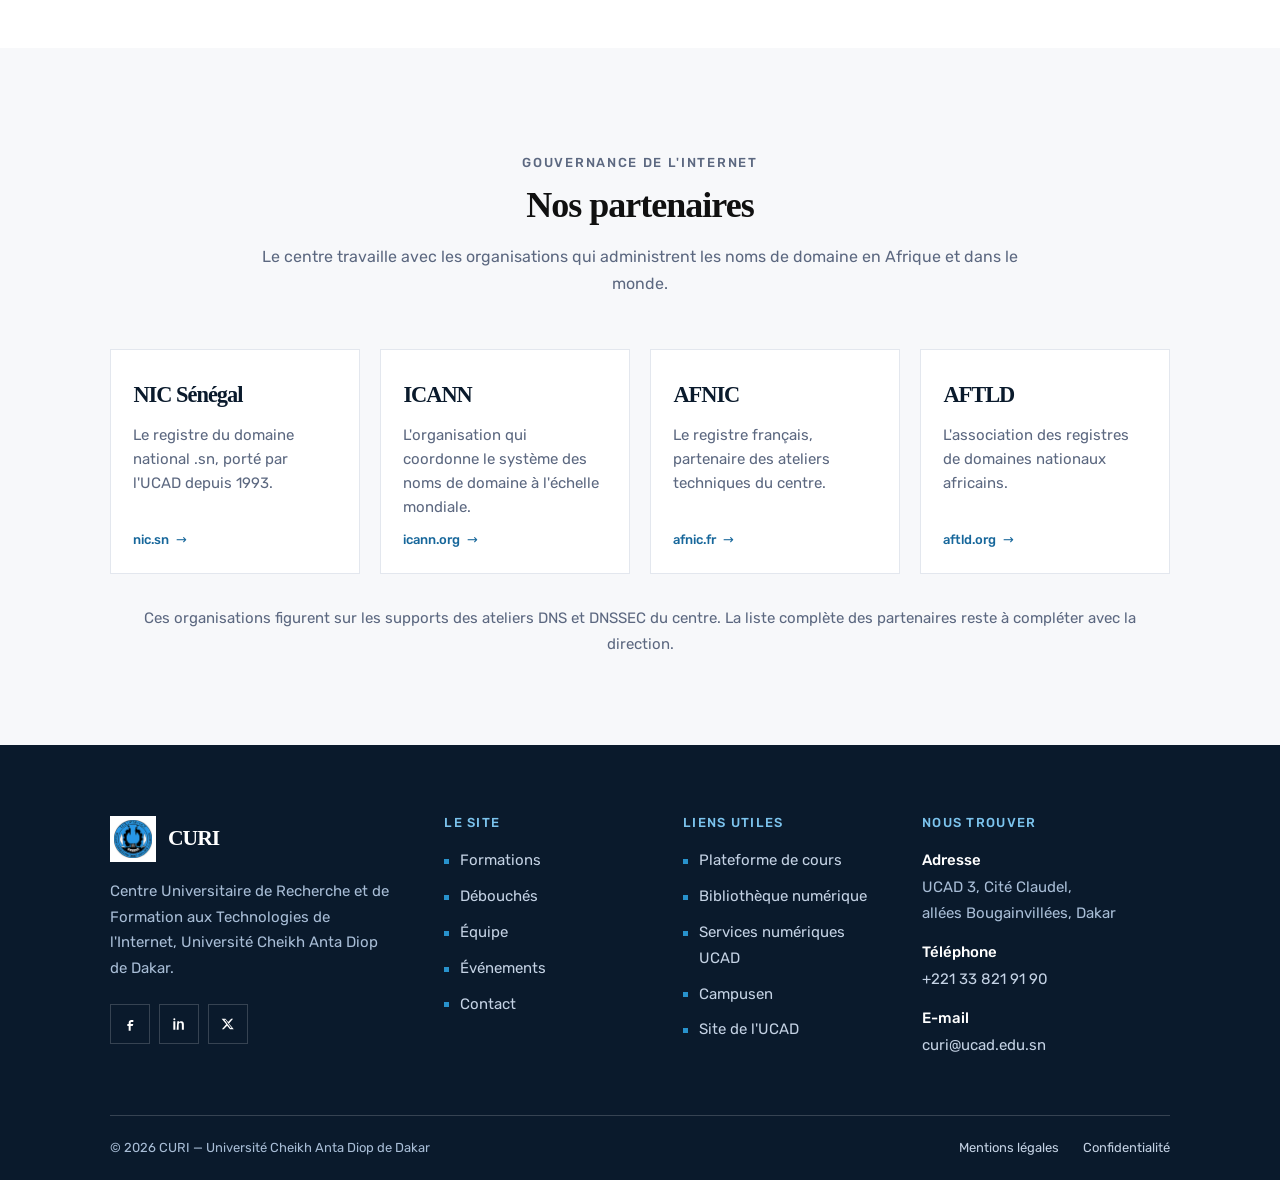
==== commit bbab6974: "Diaporama : retire la photo en double et celle des portes ouvertes, la promotion devant le centre pa" ====
--- a/index.html
+++ b/index.html
@@ -146,17 +146,8 @@
     <div class="diapo__vue">
 
       <div class="diapo__ecran est-active" aria-hidden="false">
-        <img src="images/web/hero-1600.webp" srcset="images/web/hero-900.webp 900w, images/web/hero-1600.webp 1080w" sizes="100vw" alt="Étudiants du CURI réunis sur le campus" width="1080" height="547" fetchpriority="high">
+        <img src="images/web/campus-1400.webp" srcset="images/web/campus-800.webp 800w, images/web/campus-1400.webp 1400w" sizes="100vw" alt="Promotion du CURI réunie devant le centre" width="1400" height="519" fetchpriority="high">
         <div class="diapo__voile"></div>
-      </div>
-
-      <div class="diapo__ecran" aria-hidden="true">
-        <img src="images/web/colab-2-1200.webp" srcset="images/web/colab-2-700.webp 700w, images/web/colab-2-1200.webp 1200w" sizes="100vw" alt="Lycéens découvrant la réalité virtuelle au laboratoire du centre" width="1200" height="800" loading="lazy">
-        <div class="diapo__voile"></div>
-        <a class="diapo__une" href="evenement-colab-2025.html">
-          <span class="diapo__une-sur">À la une · Juin 2025</span>
-          <span class="diapo__une-titre">Portes ouvertes sur les technologies immersives</span>
-        </a>
       </div>
 
       <div class="diapo__ecran" aria-hidden="true">
@@ -169,8 +160,12 @@
       </div>
 
       <div class="diapo__ecran" aria-hidden="true">
-        <img src="images/web/campus-1400.webp" srcset="images/web/campus-800.webp 800w, images/web/campus-1400.webp 1400w" sizes="100vw" alt="Promotion du CURI réunie devant le centre" width="1400" height="519" loading="lazy">
+        <img src="images/web/vr-1200.webp" srcset="images/web/vr-700.webp 700w, images/web/vr-1200.webp 1200w" sizes="100vw" alt="Lycéennes essayant des casques de réalité virtuelle au centre" width="1200" height="800" loading="lazy">
         <div class="diapo__voile"></div>
+        <a class="diapo__une" href="evenement-colab-2025.html">
+          <span class="diapo__une-sur">À la une · Juin 2025</span>
+          <span class="diapo__une-titre">Portes ouvertes sur les technologies immersives</span>
+        </a>
       </div>
 
       <div class="diapo__ecran" aria-hidden="true">
@@ -180,6 +175,11 @@
           <span class="diapo__une-sur">À la une · Septembre 2024</span>
           <span class="diapo__une-titre">Lancement du laboratoire des technologies immersives</span>
         </a>
+      </div>
+
+      <div class="diapo__ecran" aria-hidden="true">
+        <img src="images/web/colab-3-1200.webp" alt="Laboratoire AR/VR du centre : une participante équipée d'un casque de réalité virtuelle" width="680" height="453" loading="lazy">
+        <div class="diapo__voile"></div>
       </div>
 
       <div class="diapo__ecran" aria-hidden="true">
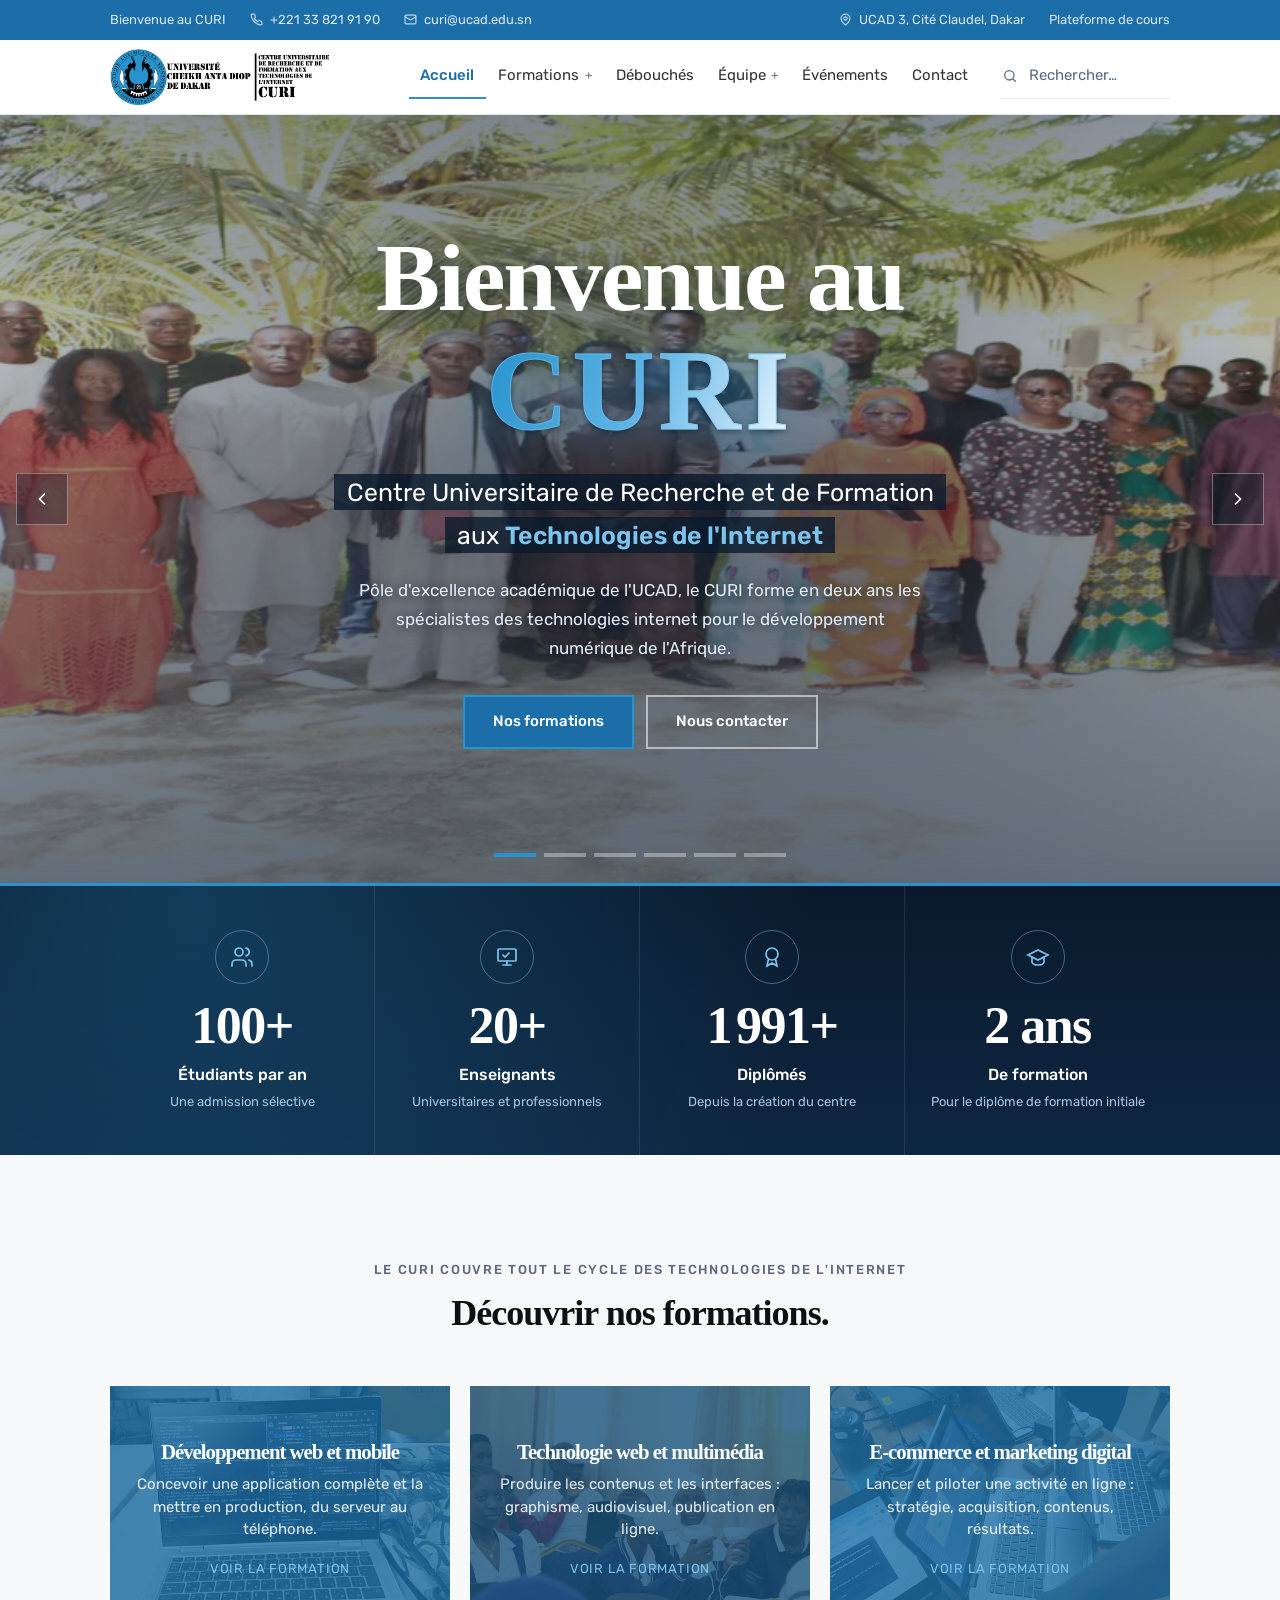
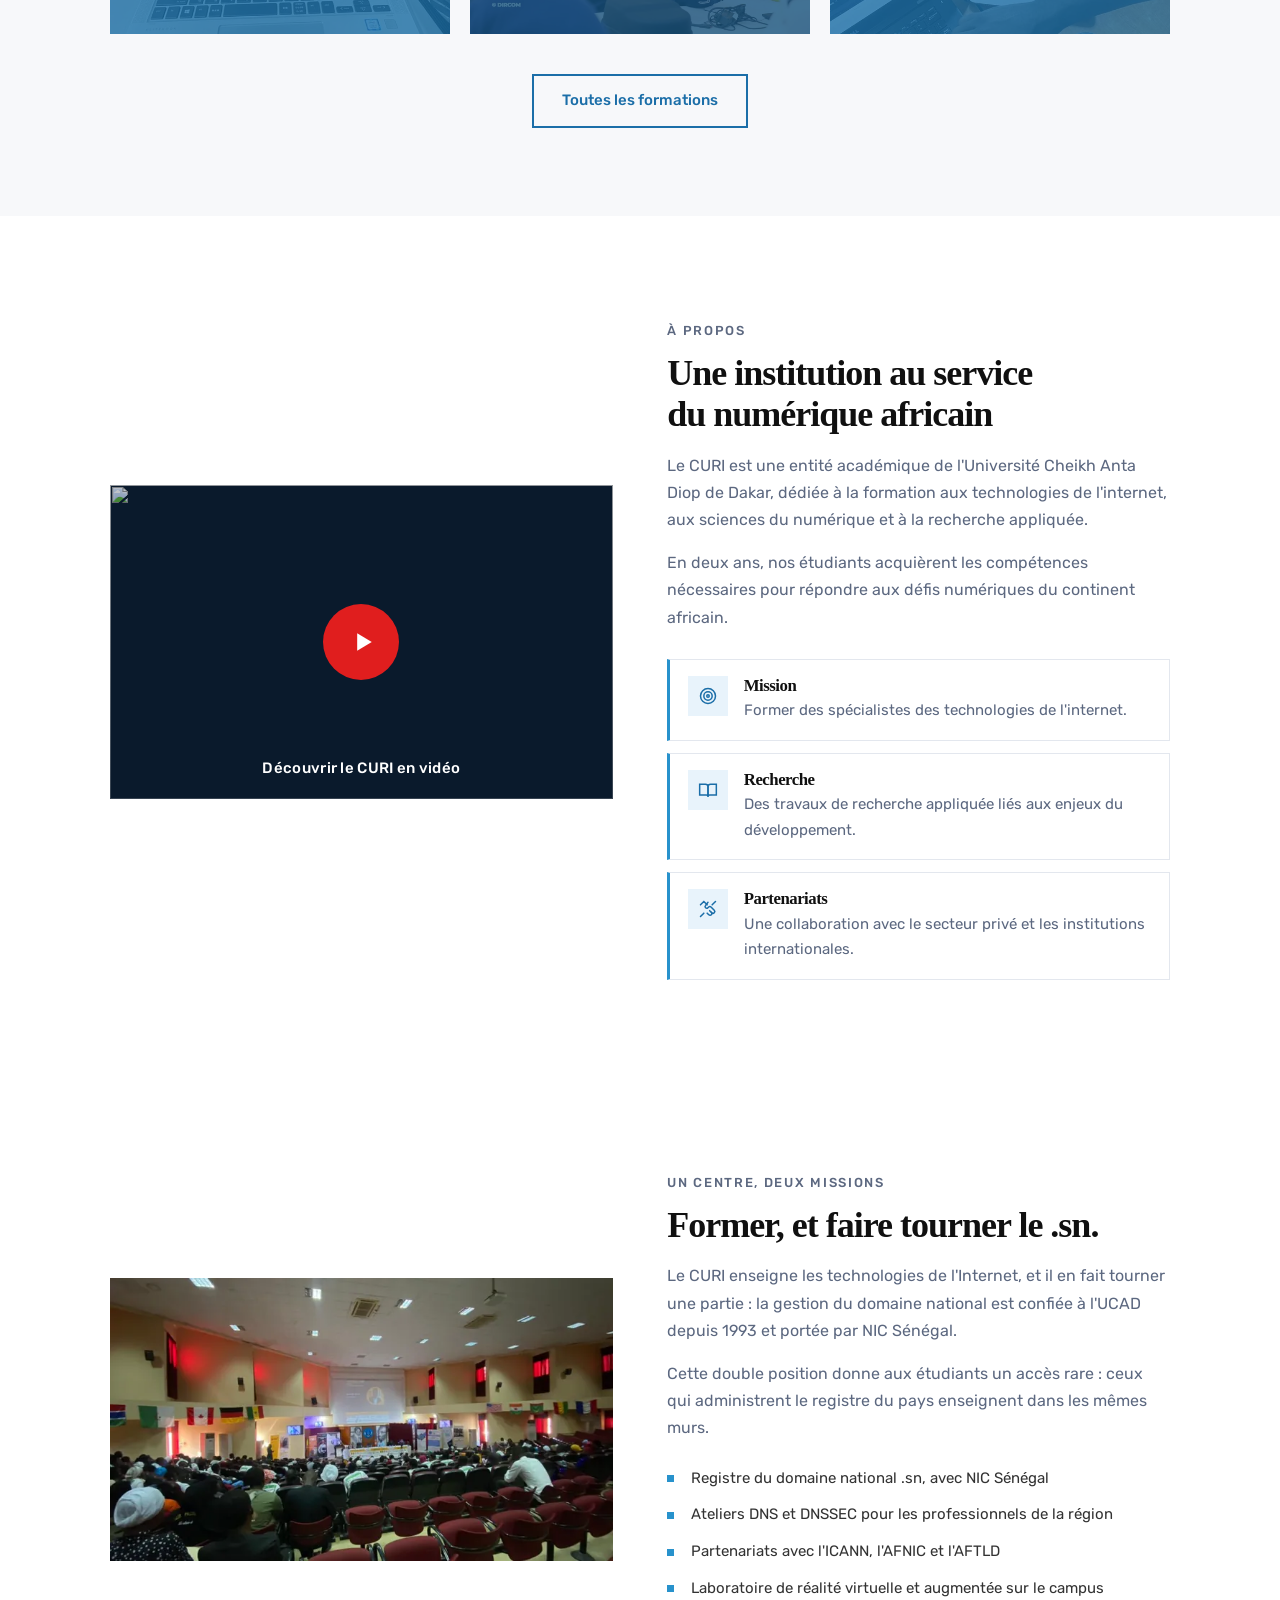
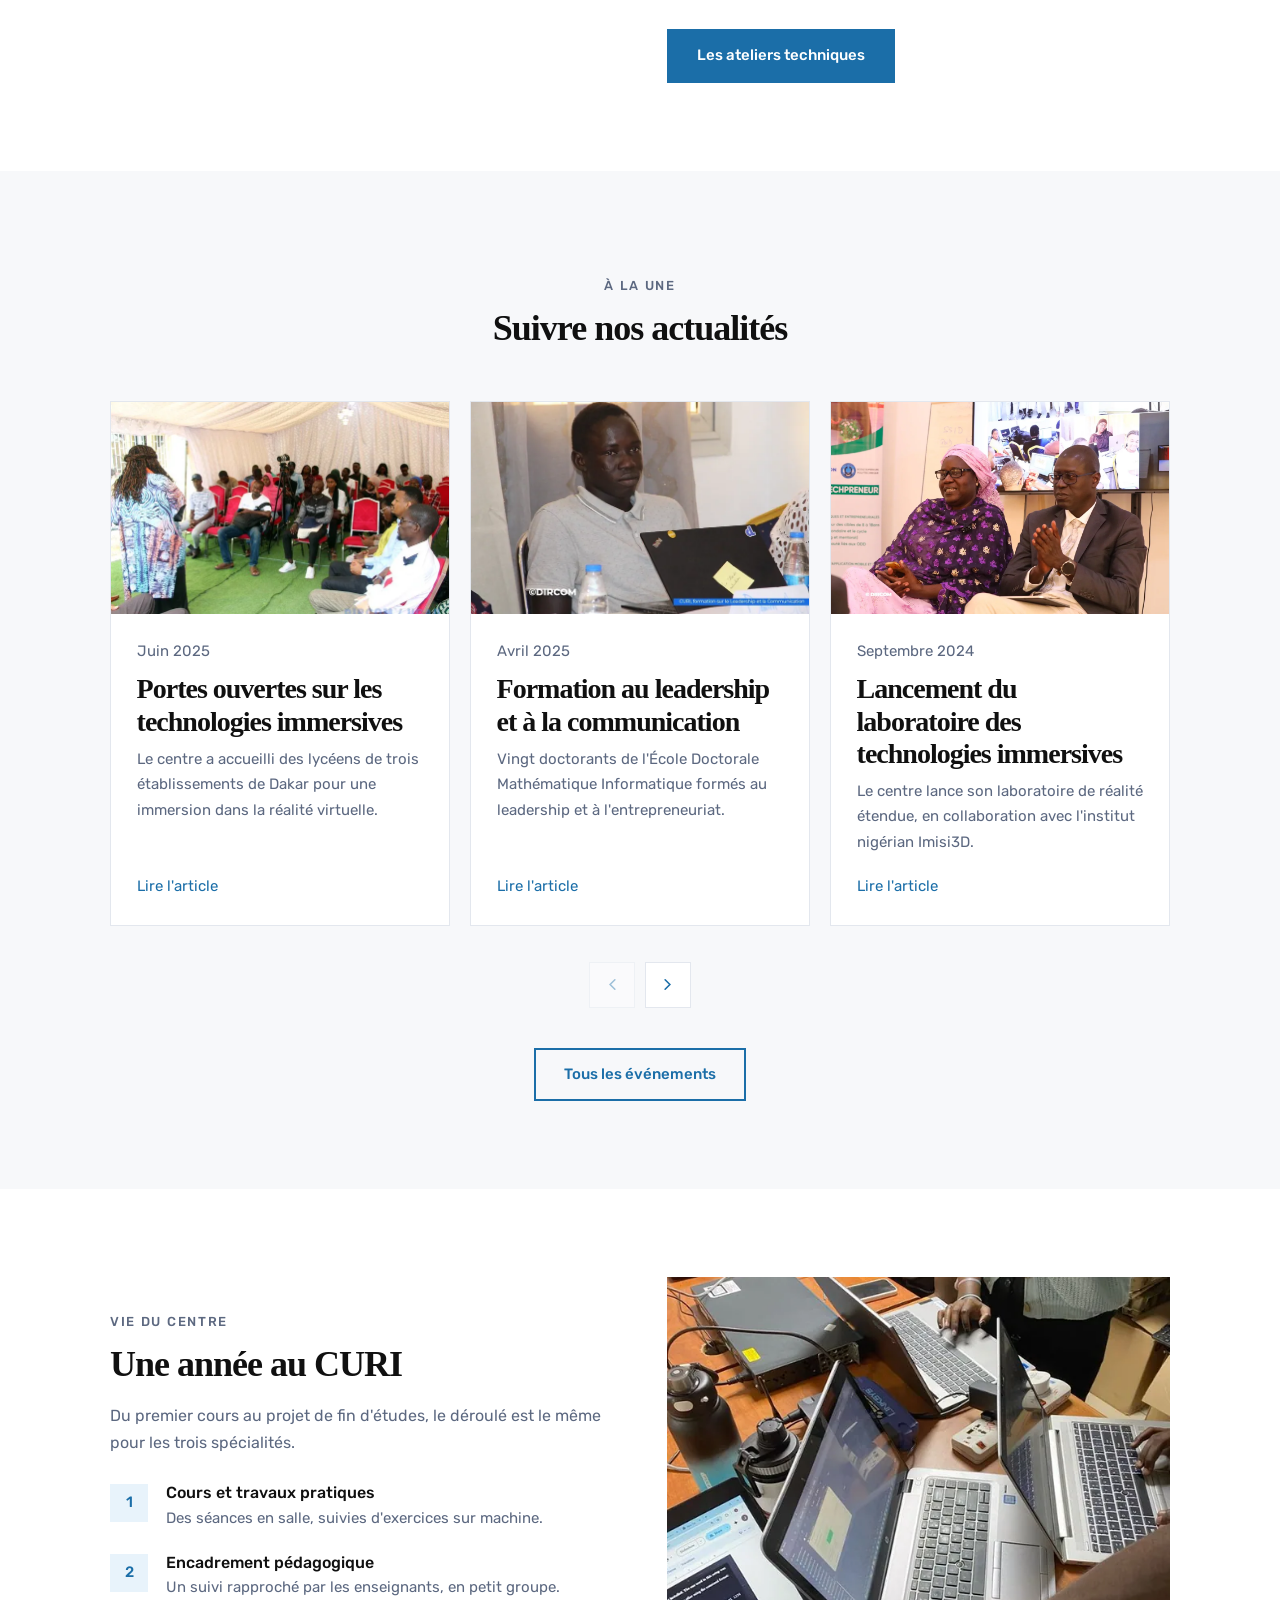
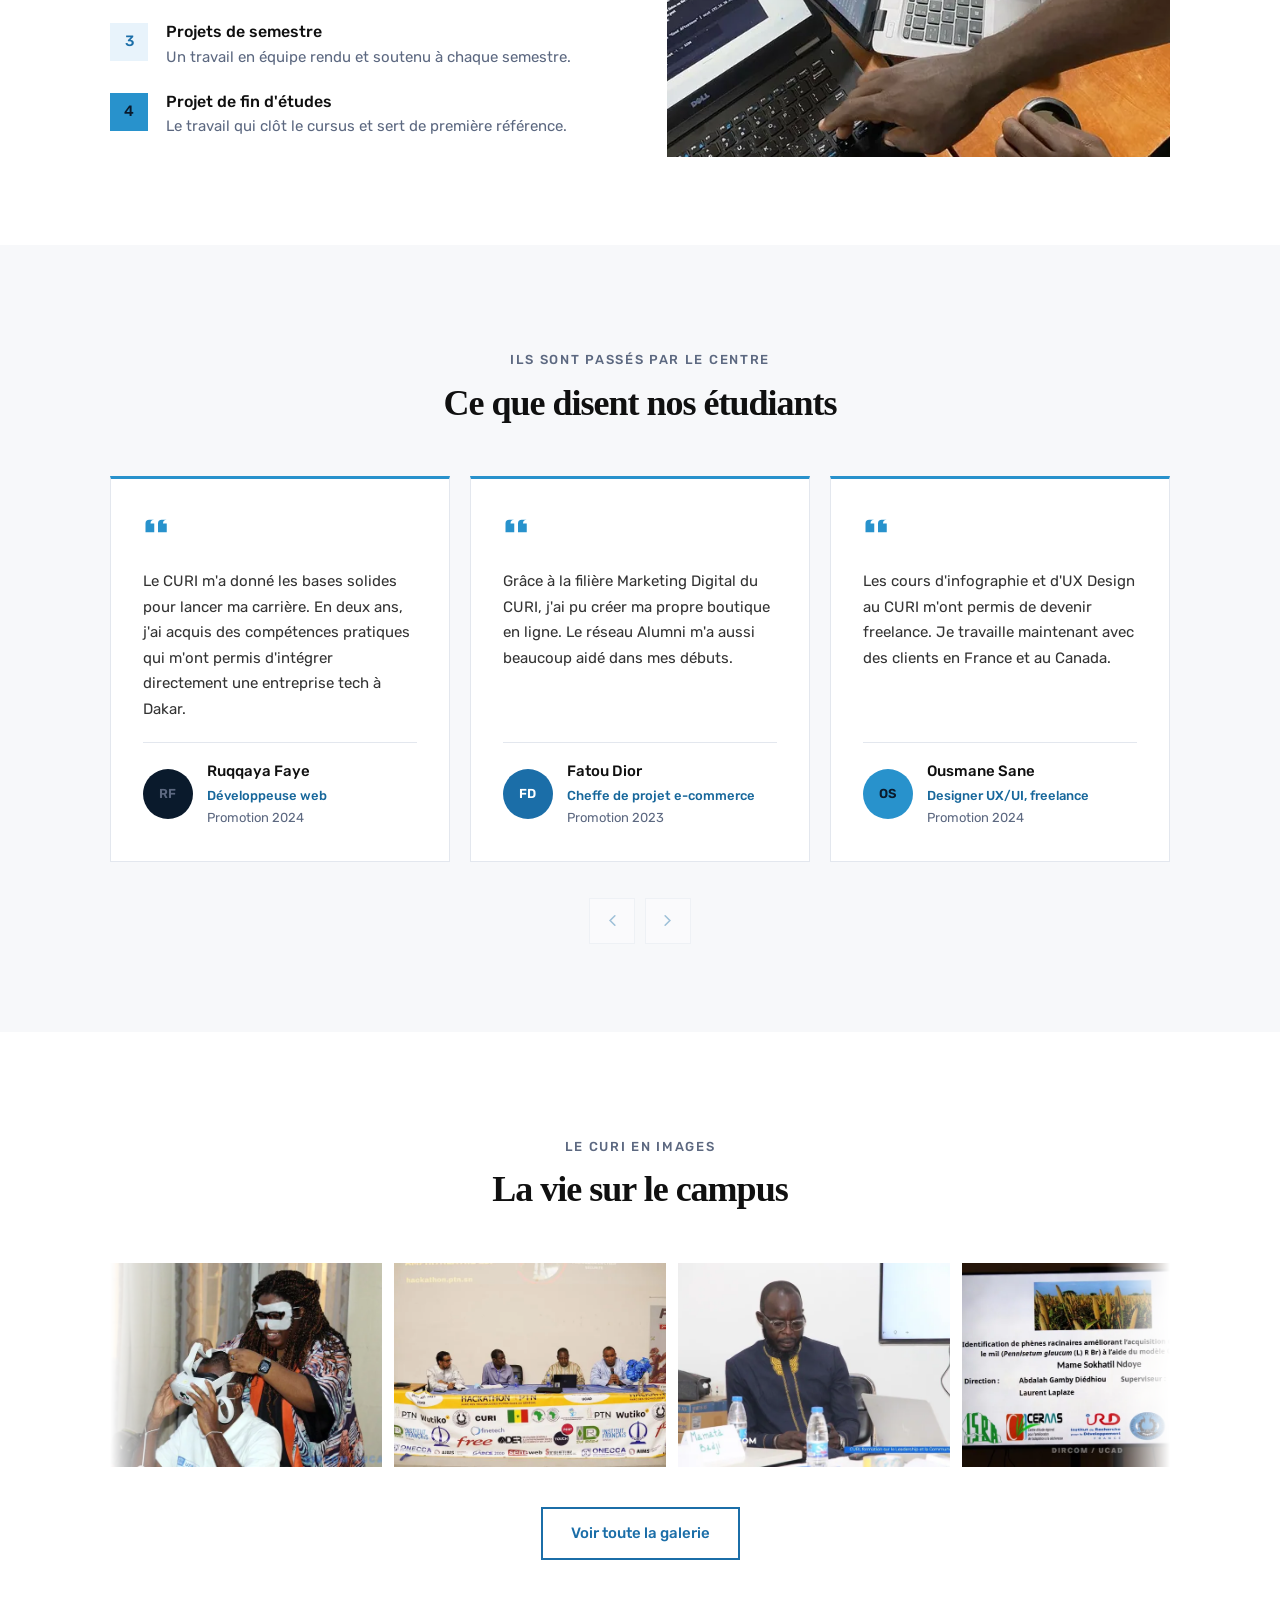
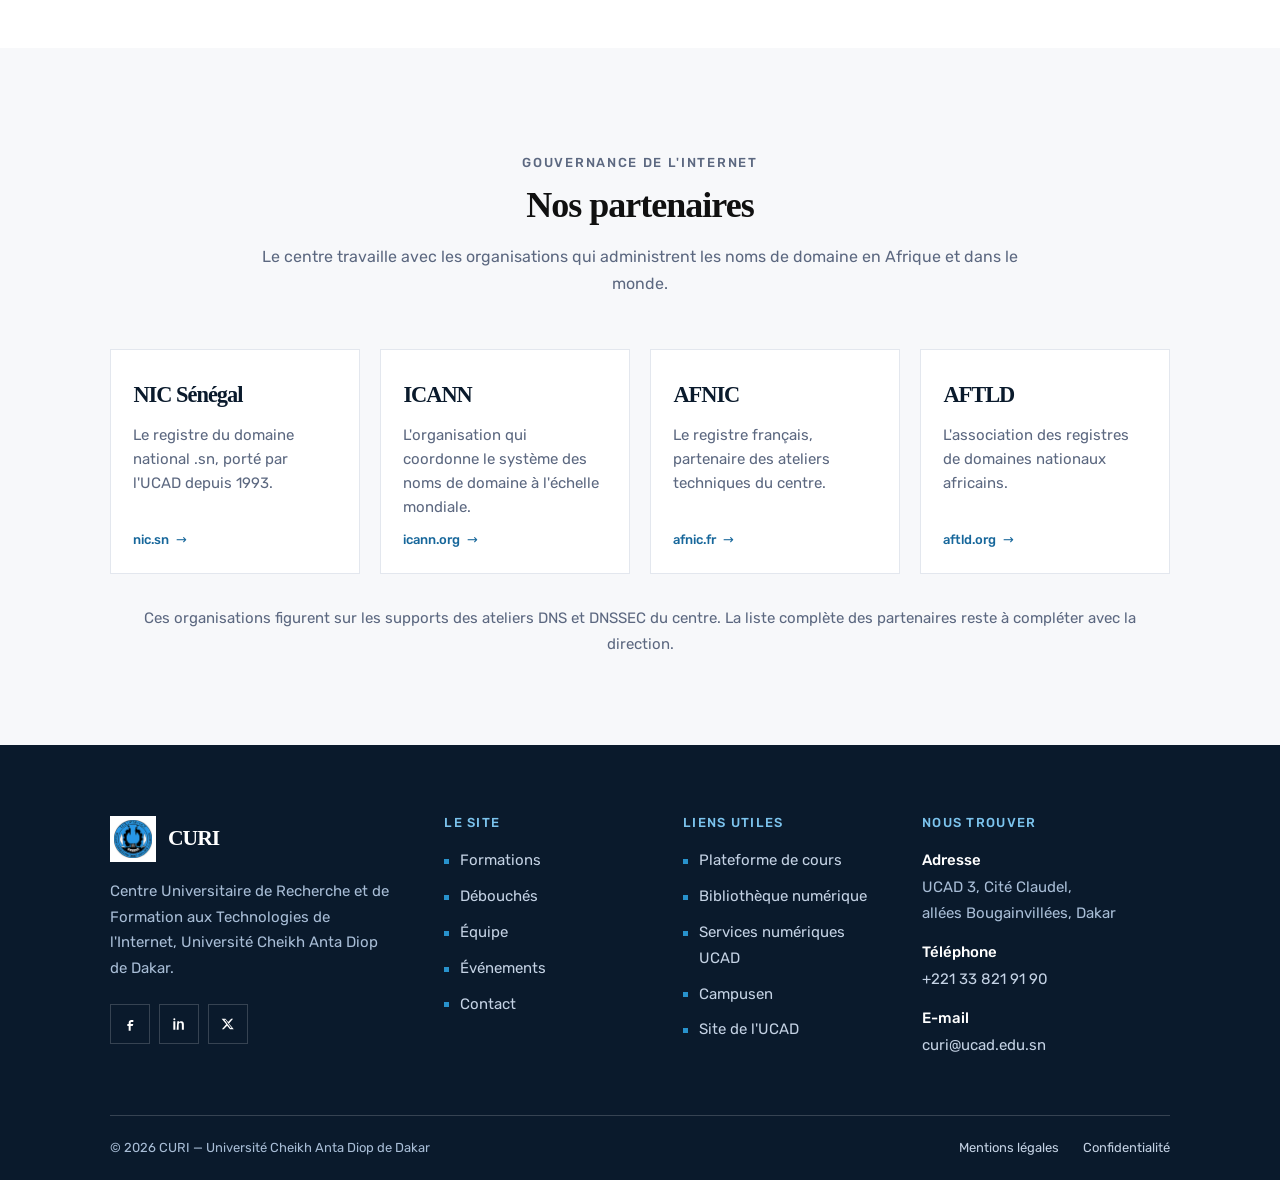
==== commit f2ed4484: "Recherche : barre fondue dans l'en-tête, index complet (74 entrées vers des ancres précises), tolère" ====
--- a/index.html
+++ b/index.html
@@ -235,7 +235,7 @@
   <!-- Les nombres sont écrits en entier dans le HTML : sans JavaScript, ils
        s'affichent tels quels. Avec JavaScript, ils défilent de 0 jusqu'à
        data-cible quand le bandeau entre à l'écran (section 13 du script). -->
-  <section class="bandeau-chiffres" aria-label="Le CURI en chiffres">
+  <section class="bandeau-chiffres" id="chiffres" aria-label="Le CURI en chiffres">
     <div class="enveloppe">
       <div class="chiffres apparait">
 
@@ -280,7 +280,7 @@
   </section>
 
   <!-- ======================= FORMATIONS ======================= -->
-  <section class="section section--gris">
+  <section class="section section--gris" id="formations-accueil">
     <div class="enveloppe">
       <div class="tete apparait">
         <p class="tete__sur">Le CURI couvre tout le cycle des technologies de l'internet</p>
@@ -418,7 +418,7 @@
   </section>
 
   <!-- ======================= ACTUALITÉS ======================= -->
-  <section class="section section--gris">
+  <section class="section section--gris" id="actualites">
     <div class="enveloppe">
       <div class="tete apparait">
         <p class="tete__sur">À la une</p>
@@ -558,7 +558,7 @@
   </section>
 
   <!-- ======================= TÉMOIGNAGES ======================= -->
-  <section class="section section--gris">
+  <section class="section section--gris" id="temoignages">
     <div class="enveloppe">
       <div class="tete apparait">
         <p class="tete__sur">Ils sont passés par le centre</p>
@@ -631,7 +631,7 @@
   </section>
 
   <!-- ======================= GALERIE ======================= -->
-  <section class="section">
+  <section class="section" id="galerie">
     <div class="enveloppe">
       <div class="tete apparait">
         <p class="tete__sur">Le CURI en images</p>
@@ -692,7 +692,7 @@
 
   <!-- ======================= PARTENAIRES =======================
        Chaque carte mène au site officiel de l'organisation. -->
-  <section class="section section--gris">
+  <section class="section section--gris" id="partenaires">
     <div class="enveloppe">
       <div class="tete apparait">
         <p class="tete__sur">Gouvernance de l'internet</p>
--- a/css/style.css
+++ b/css/style.css
@@ -558,26 +558,58 @@
   flex: none;
 }
 
+/* Le champ se fond dans l'en-tête : pas de boîte, seulement un trait fin
+   dessous, comme les liens du menu. Au clic, le trait devient bleu UCAD et
+   le champ s'allonge. */
 .recherche__champ {
+  position: relative;
   display: flex;
   align-items: center;
-  gap: 0.5rem;
-  width: 175px;
-  padding: 0.45rem 0.85rem;
-  background: var(--gris);
-  border: 1.5px solid var(--trait);
-  transition: width var(--vitesse) var(--courbe),
-    border-color var(--vitesse) var(--courbe), background var(--vitesse) var(--courbe);
+  gap: 0.55rem;
+  width: 170px;
+  padding: 0.5rem 0.15rem;
+  background: transparent;
+  border: 0;
+  border-bottom: 1.5px solid var(--trait);
+  transition: width var(--vitesse) var(--courbe), border-color var(--vitesse) var(--courbe);
+}
+
+.recherche__champ::after {
+  content: "";
+  position: absolute;
+  left: 0;
+  right: 0;
+  bottom: -1.5px;
+  height: 2px;
+  background: var(--accent);
+  transform: scaleX(0);
+  transform-origin: left;
+  transition: transform 0.35s var(--courbe);
+}
+
+.recherche__champ:hover {
+  border-bottom-color: var(--accent-clair);
 }
 
 .recherche__champ:focus-within {
-  width: 290px;
-  background: var(--blanc);
-  border-color: var(--bleu);
+  width: 300px;
+}
+
+.recherche__champ:focus-within::after {
+  transform: scaleX(1);
 }
 
 .recherche__champ svg {
   flex: none;
+  color: var(--texte-doux);
+  transition: color var(--vitesse) var(--courbe);
+}
+
+.recherche__champ:focus-within svg {
+  color: var(--accent-texte);
+}
+
+.recherche input::placeholder {
   color: var(--texte-doux);
 }
 
@@ -687,6 +719,15 @@
   color: var(--bleu);
 }
 
+.recherche__approchant {
+  padding: 0.4rem 0.7rem 0.2rem;
+  font-size: var(--t-mini);
+  font-weight: 500;
+  letter-spacing: 0.04em;
+  text-transform: uppercase;
+  color: var(--texte-doux);
+}
+
 .recherche__vide {
   padding: 1.5rem 1rem;
   text-align: center;
@@ -695,9 +736,30 @@
 }
 
 mark {
-  background: rgba(227, 160, 8, 0.32);
+  background: rgba(40, 146, 204, 0.22);
   color: inherit;
   padding: 0 1px;
+}
+
+/* Section atteinte depuis la recherche : un liseré bleu clignote
+   brièvement pour montrer où regarder (section 17 du script) */
+.est-cible {
+  animation: cible-repere 2.2s var(--courbe) 1;
+}
+
+@keyframes cible-repere {
+  0%, 60% { box-shadow: 0 0 0 3px var(--accent), 0 0 0 9px rgba(40, 146, 204, 0.25); }
+  100% { box-shadow: 0 0 0 3px rgba(40, 146, 204, 0), 0 0 0 9px rgba(40, 146, 204, 0); }
+}
+
+/* Les titres et blocs visés par une ancre ne passent pas sous l'en-tête collant */
+[id] {
+  scroll-margin-top: calc(var(--hauteur-entete) + 1.25rem);
+}
+
+/* Nom de la page dans un résultat de recherche, avec la partie précise */
+.recherche__page strong {
+  font-weight: 500;
 }
 
 /* Bouton du menu mobile */
@@ -939,15 +1001,40 @@
   display: block;
 }
 
-/* « CURI » dans un aplat bleu UCAD, comme les titres surlignés de uam.sn */
+/* « CURI » miroitant : les lettres elles-mêmes sont bleues et comme en
+   verre, sans fond derrière. Un reflet lumineux traverse le mot en boucle.
+   Technique : un dégradé bleu → blanc → bleu sert de « peinture » aux
+   lettres (background-clip: text), et on le fait glisser. Le halo bleu
+   vient de filter: drop-shadow (text-shadow transparaîtrait à travers). */
 .diapo__titre-curi {
   display: inline-block;
-  margin-top: 0.12em;
-  padding: 0.04em 0.28em 0.1em;
-  background: var(--accent);
-  color: var(--blanc);
-  letter-spacing: 0.02em;
+  margin-top: 0.08em;
+  font-size: 1.18em;
+  letter-spacing: 0.04em;
+  color: var(--accent-clair);
+  background: linear-gradient(
+    110deg,
+    #2892cc 0%,
+    #5fb4e6 22%,
+    #e9f6ff 42%,
+    #ffffff 48%,
+    #7cc4ee 56%,
+    #2892cc 74%,
+    #1b6ea8 100%
+  );
+  background-size: 250% 100%;
+  -webkit-background-clip: text;
+  background-clip: text;
+  -webkit-text-fill-color: transparent;
+  -webkit-text-stroke: 1px rgba(124, 196, 238, 0.55);
   text-shadow: none;
+  filter: drop-shadow(0 2px 3px rgba(10, 26, 44, 0.55)) drop-shadow(0 6px 26px rgba(40, 146, 204, 0.6));
+  animation: curi-miroir 4.5s linear infinite;
+}
+
+@keyframes curi-miroir {
+  from { background-position: 120% 0; }
+  to { background-position: -130% 0; }
 }
 
 /* Le nom du centre, surligné ligne par ligne */
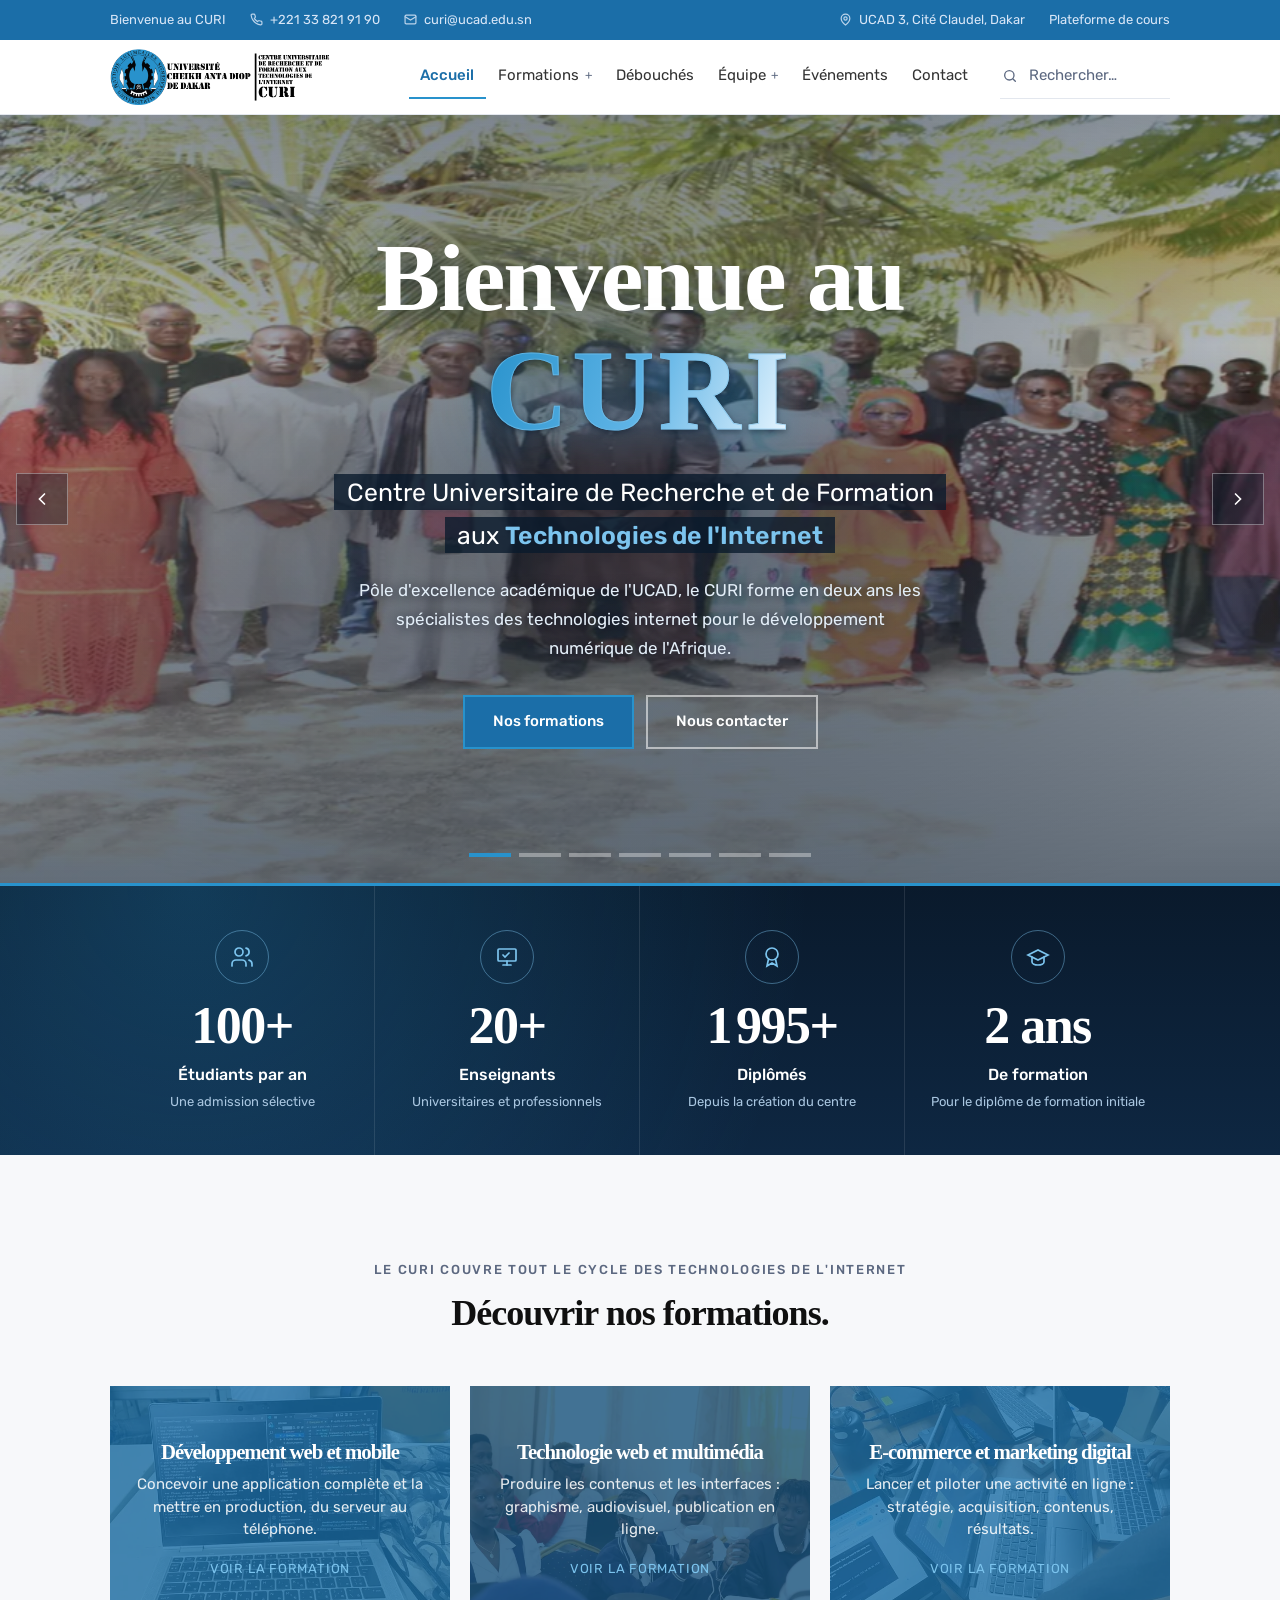
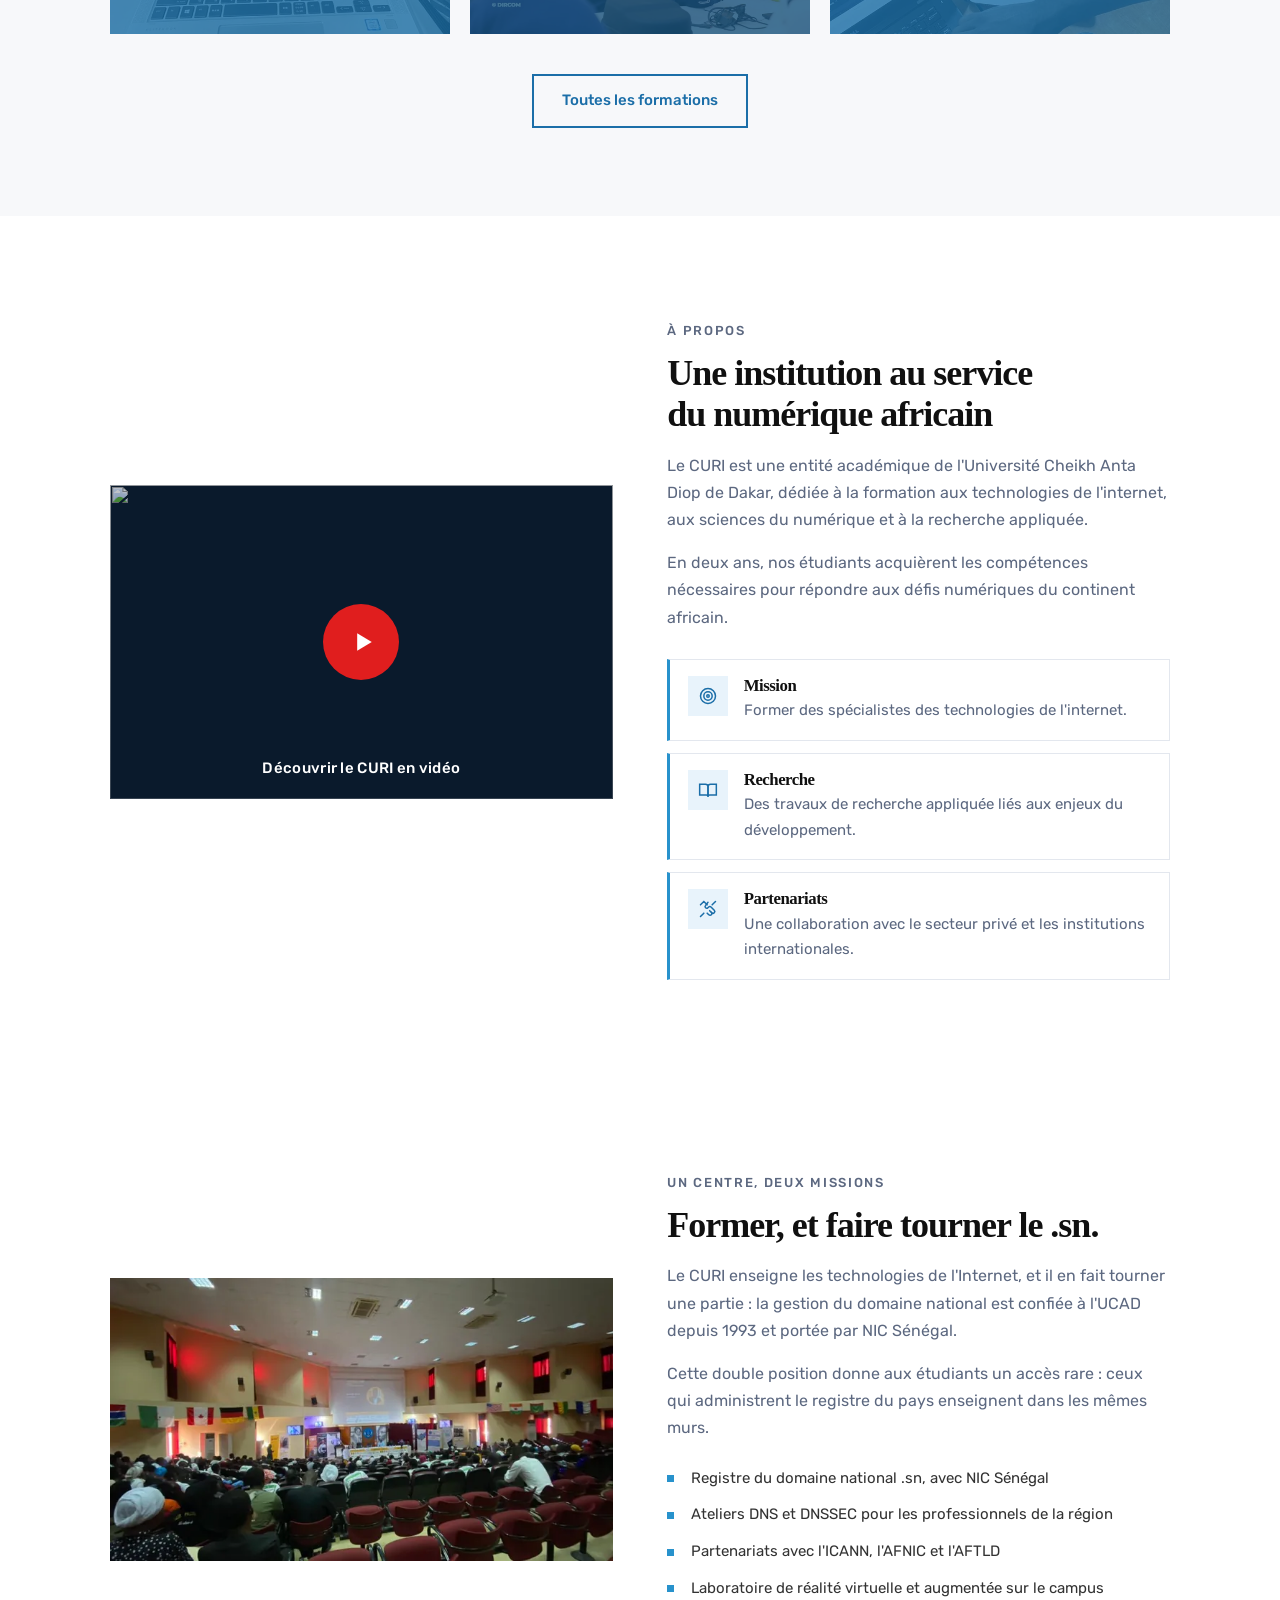
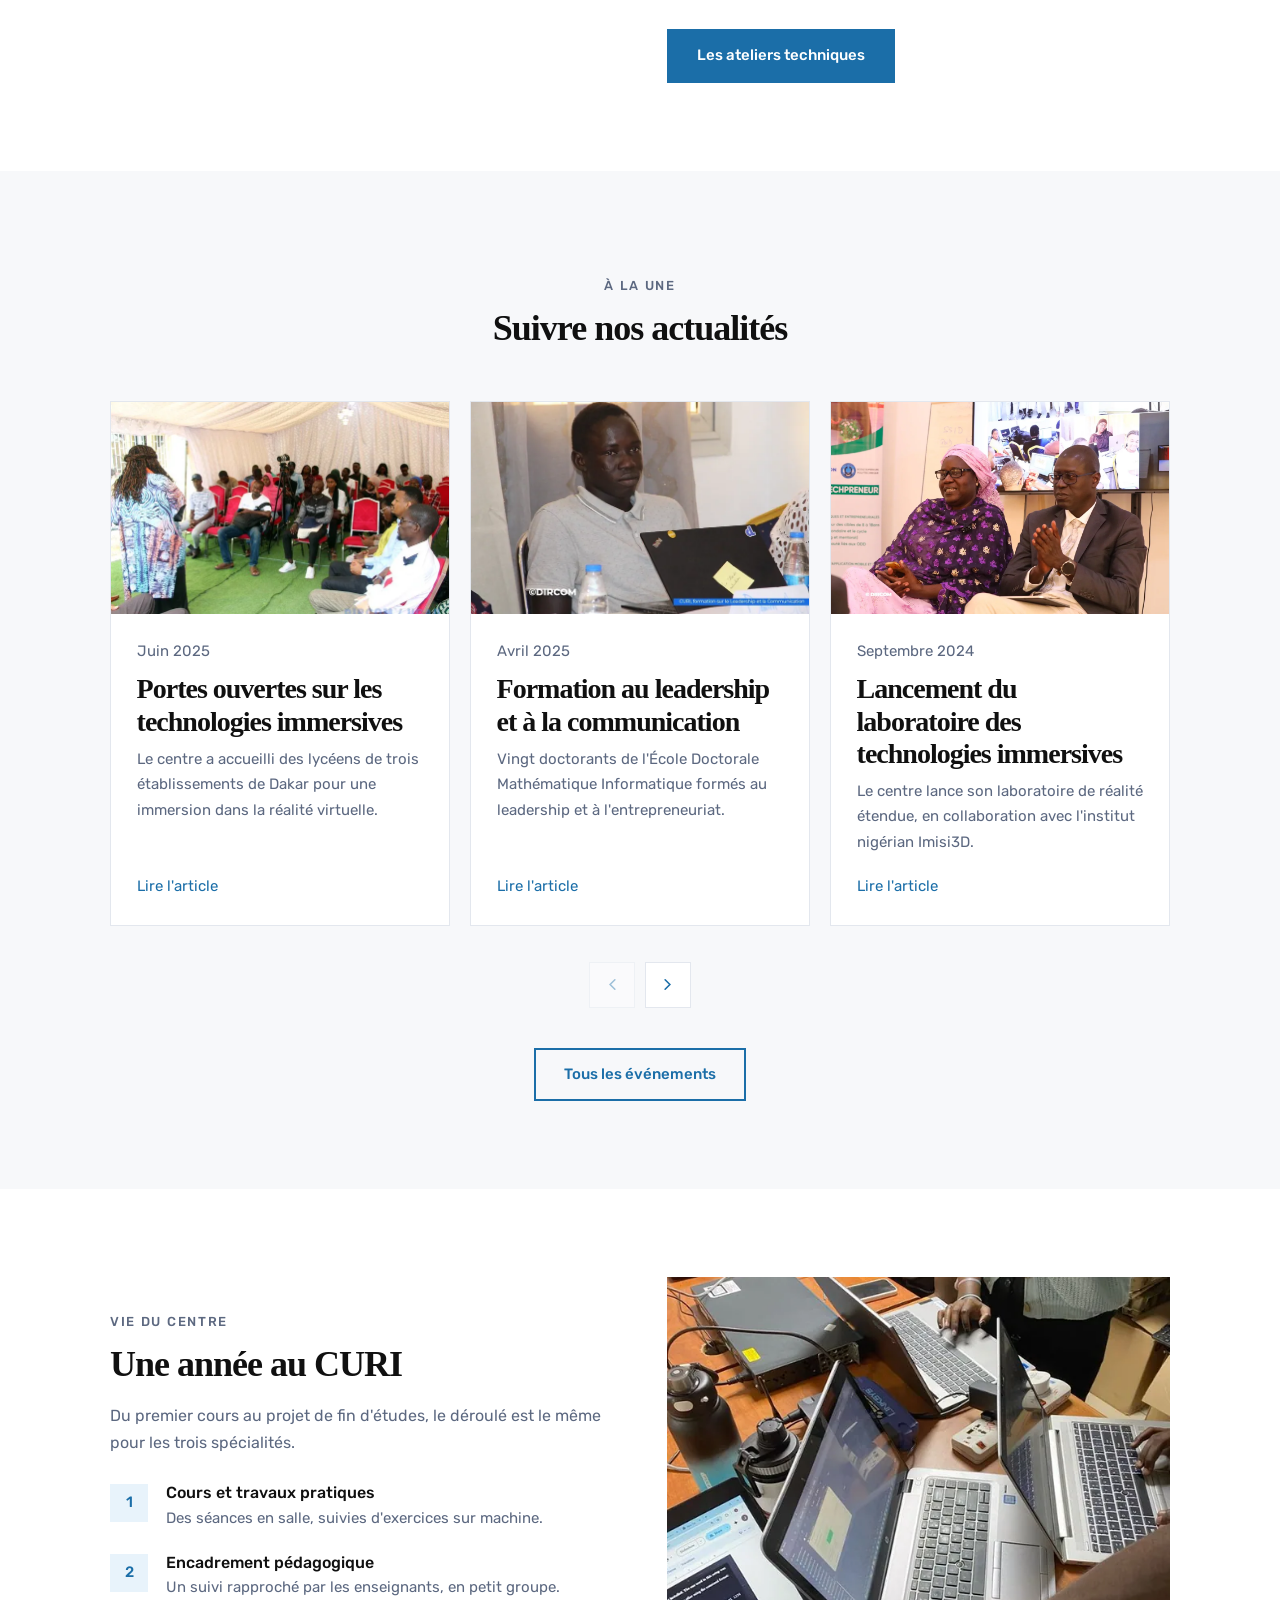
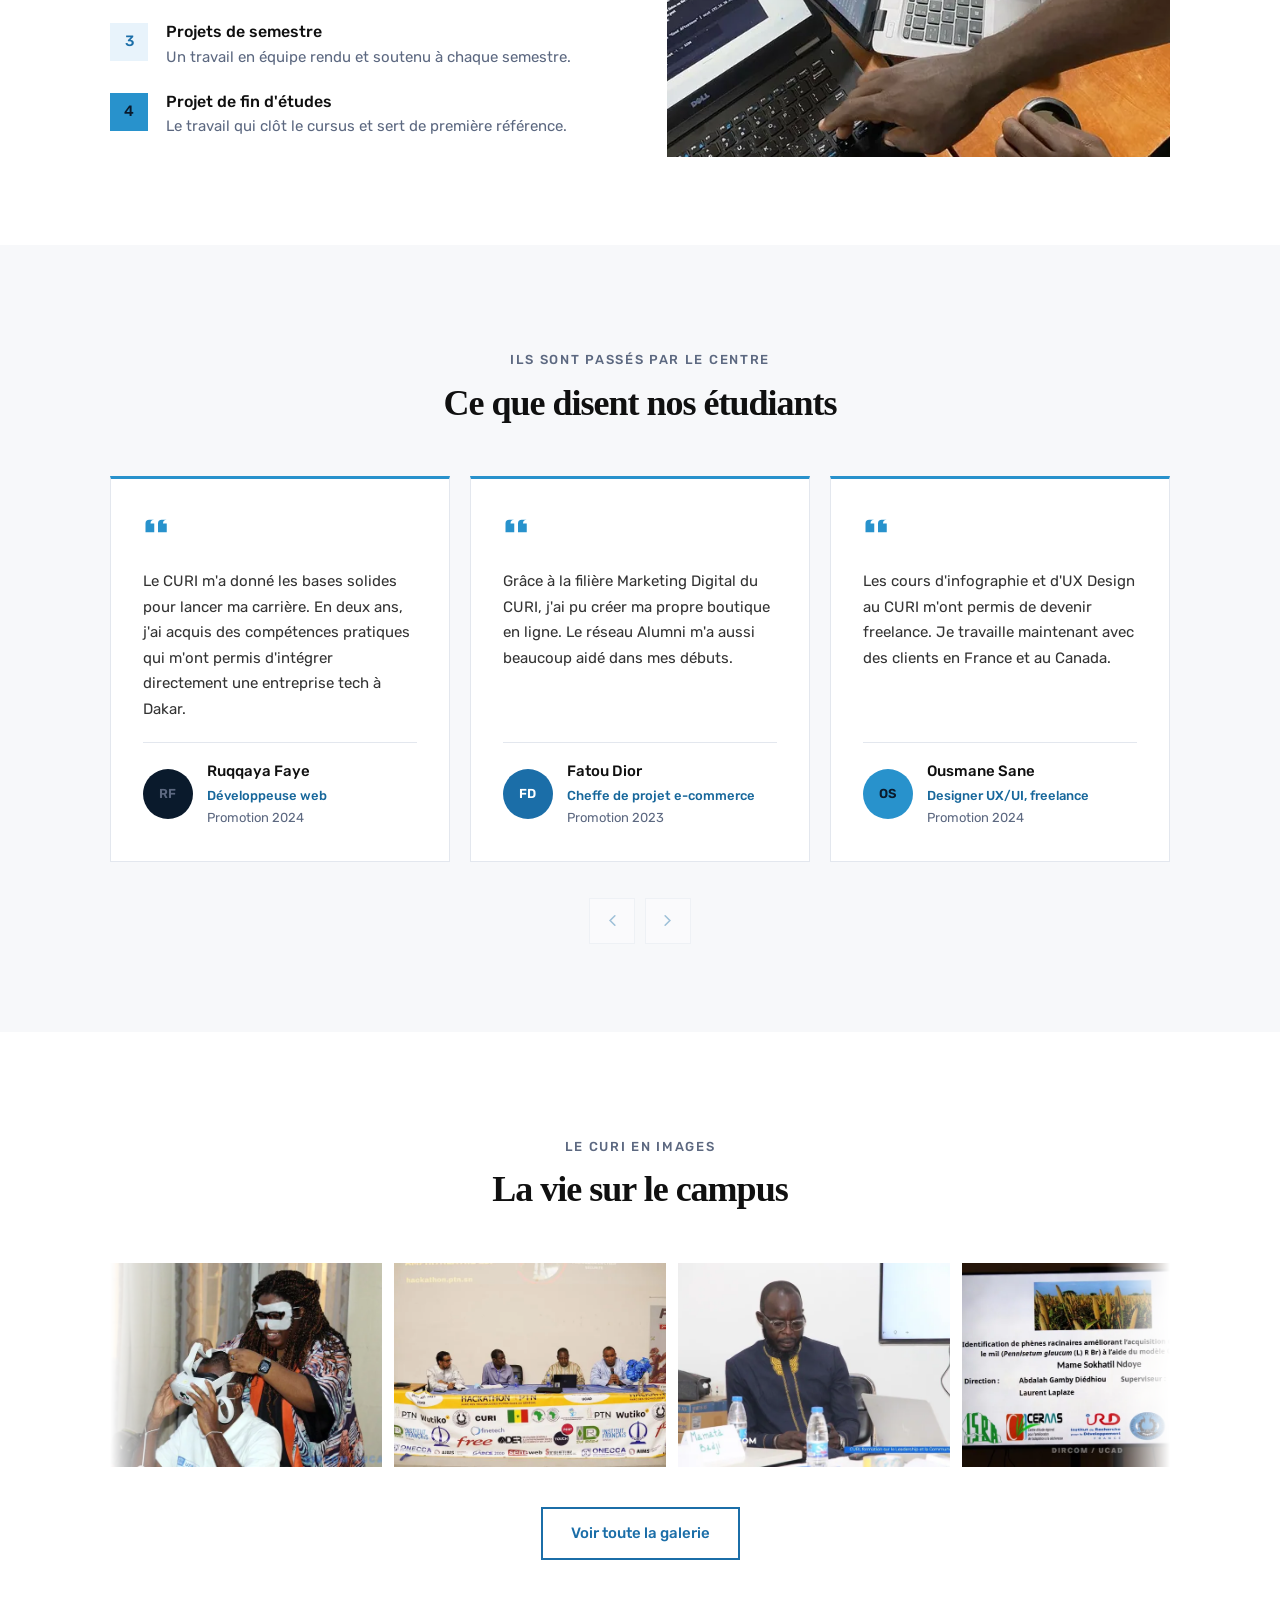
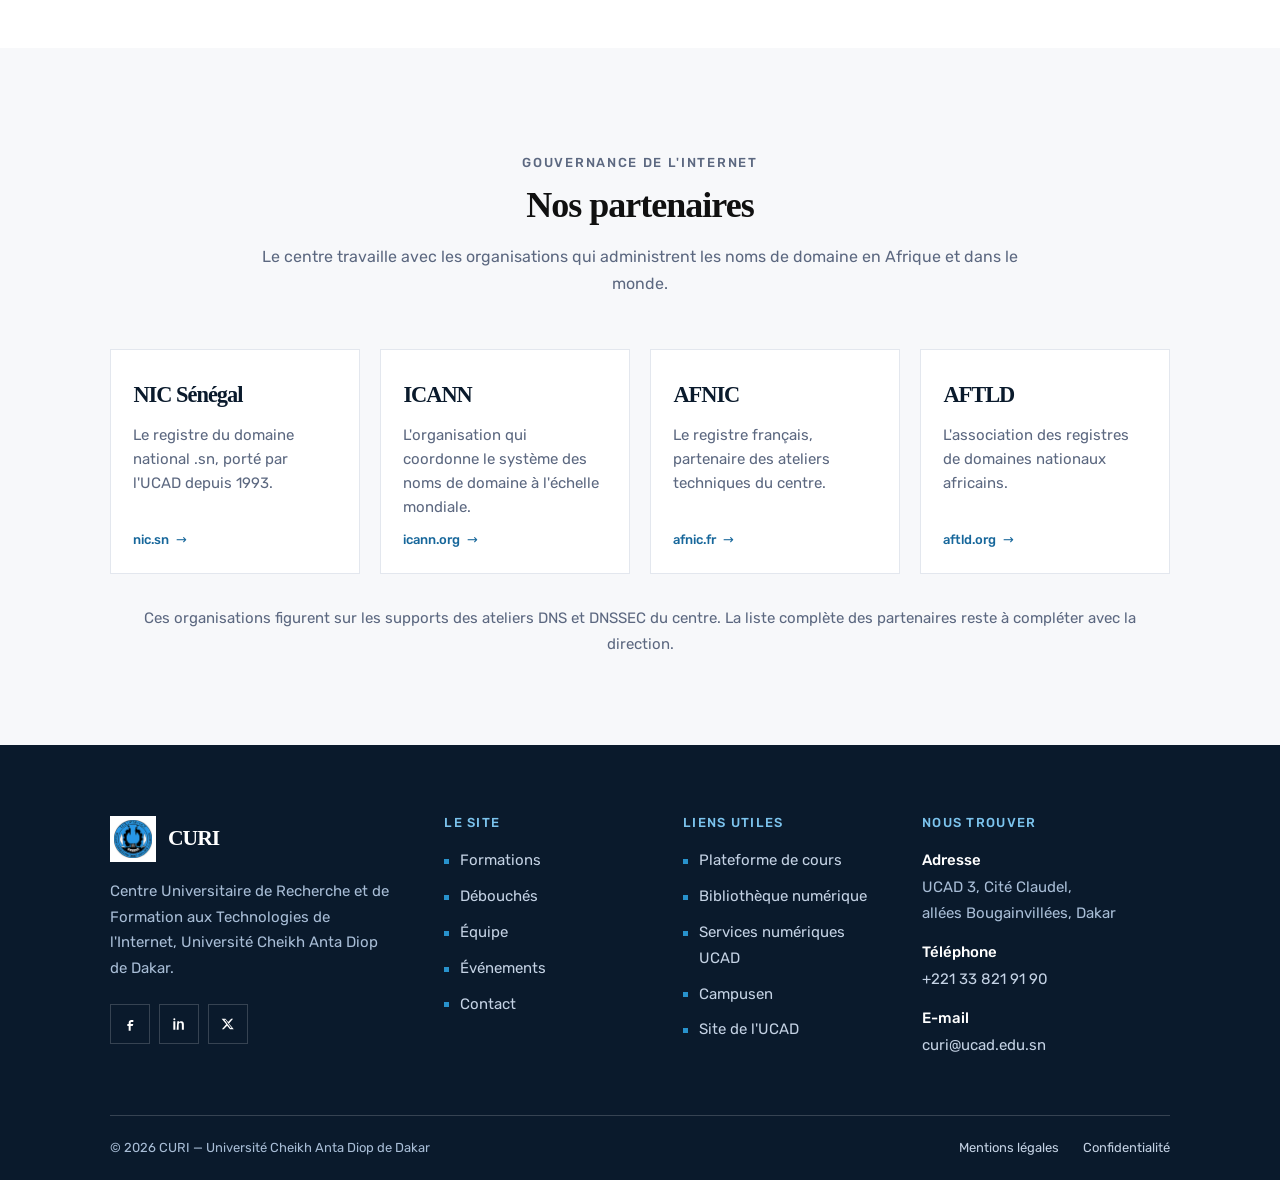
==== commit fc4de148: "Diaporama : 7e photo, M. Alex Corentin au micro (reprise du site en ligne)" ====
--- a/index.html
+++ b/index.html
@@ -191,6 +191,11 @@
         </a>
       </div>
 
+      <div class="diapo__ecran" aria-hidden="true">
+        <img src="images/web/portrait-1-1280.webp" srcset="images/web/portrait-1-620.webp 620w, images/web/portrait-1-1000.webp 1000w, images/web/portrait-1-1280.webp 1280w" sizes="100vw" alt="M. Alex Corentin, enseignant au CURI, s'exprimant au micro lors d'une rencontre du centre" width="1280" height="867" loading="lazy">
+        <div class="diapo__voile"></div>
+      </div>
+
       <div class="diapo__contenu">
         <div class="enveloppe">
           <h1 class="diapo__titre">
@@ -226,6 +231,7 @@
         <button type="button" class="diapo__point" role="tab" aria-selected="false" aria-label="Image 4"></button>
         <button type="button" class="diapo__point" role="tab" aria-selected="false" aria-label="Image 5"></button>
         <button type="button" class="diapo__point" role="tab" aria-selected="false" aria-label="Image 6"></button>
+        <button type="button" class="diapo__point" role="tab" aria-selected="false" aria-label="Image 7"></button>
       </div>
 
     </div>
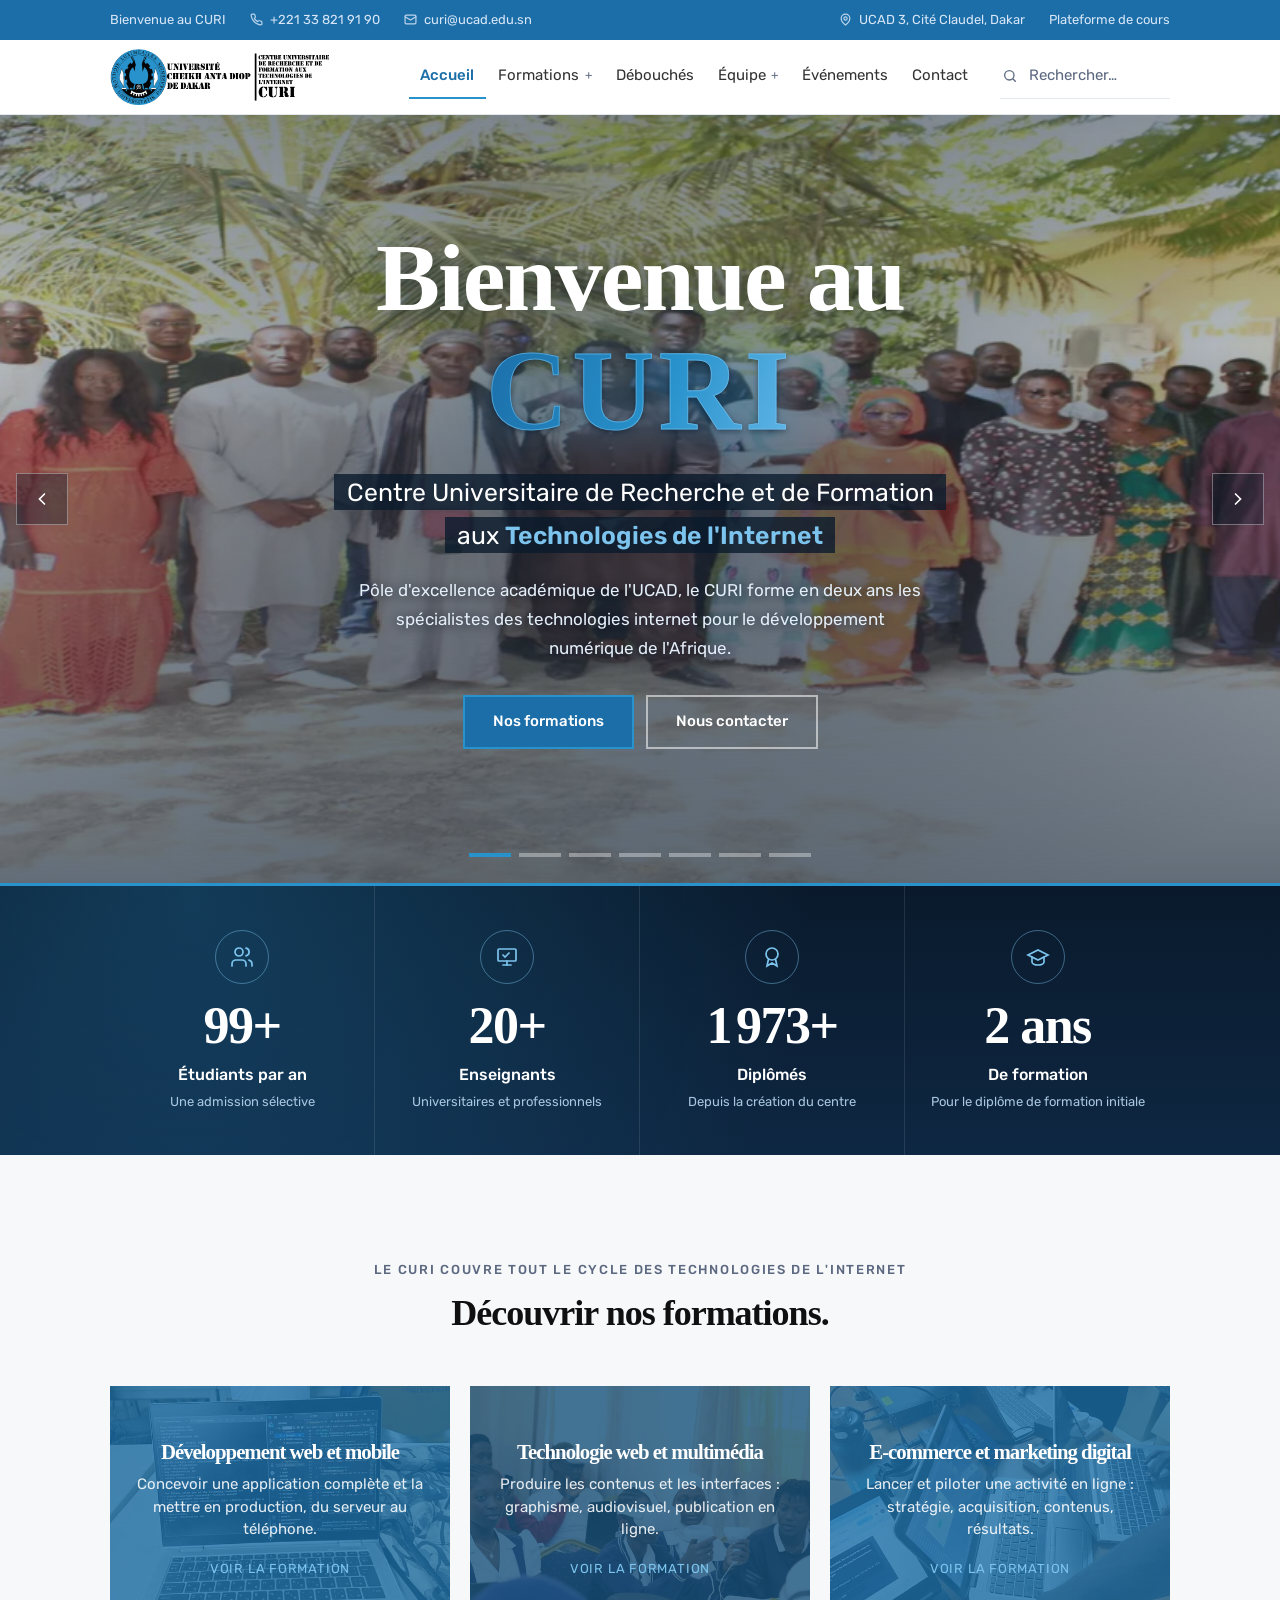
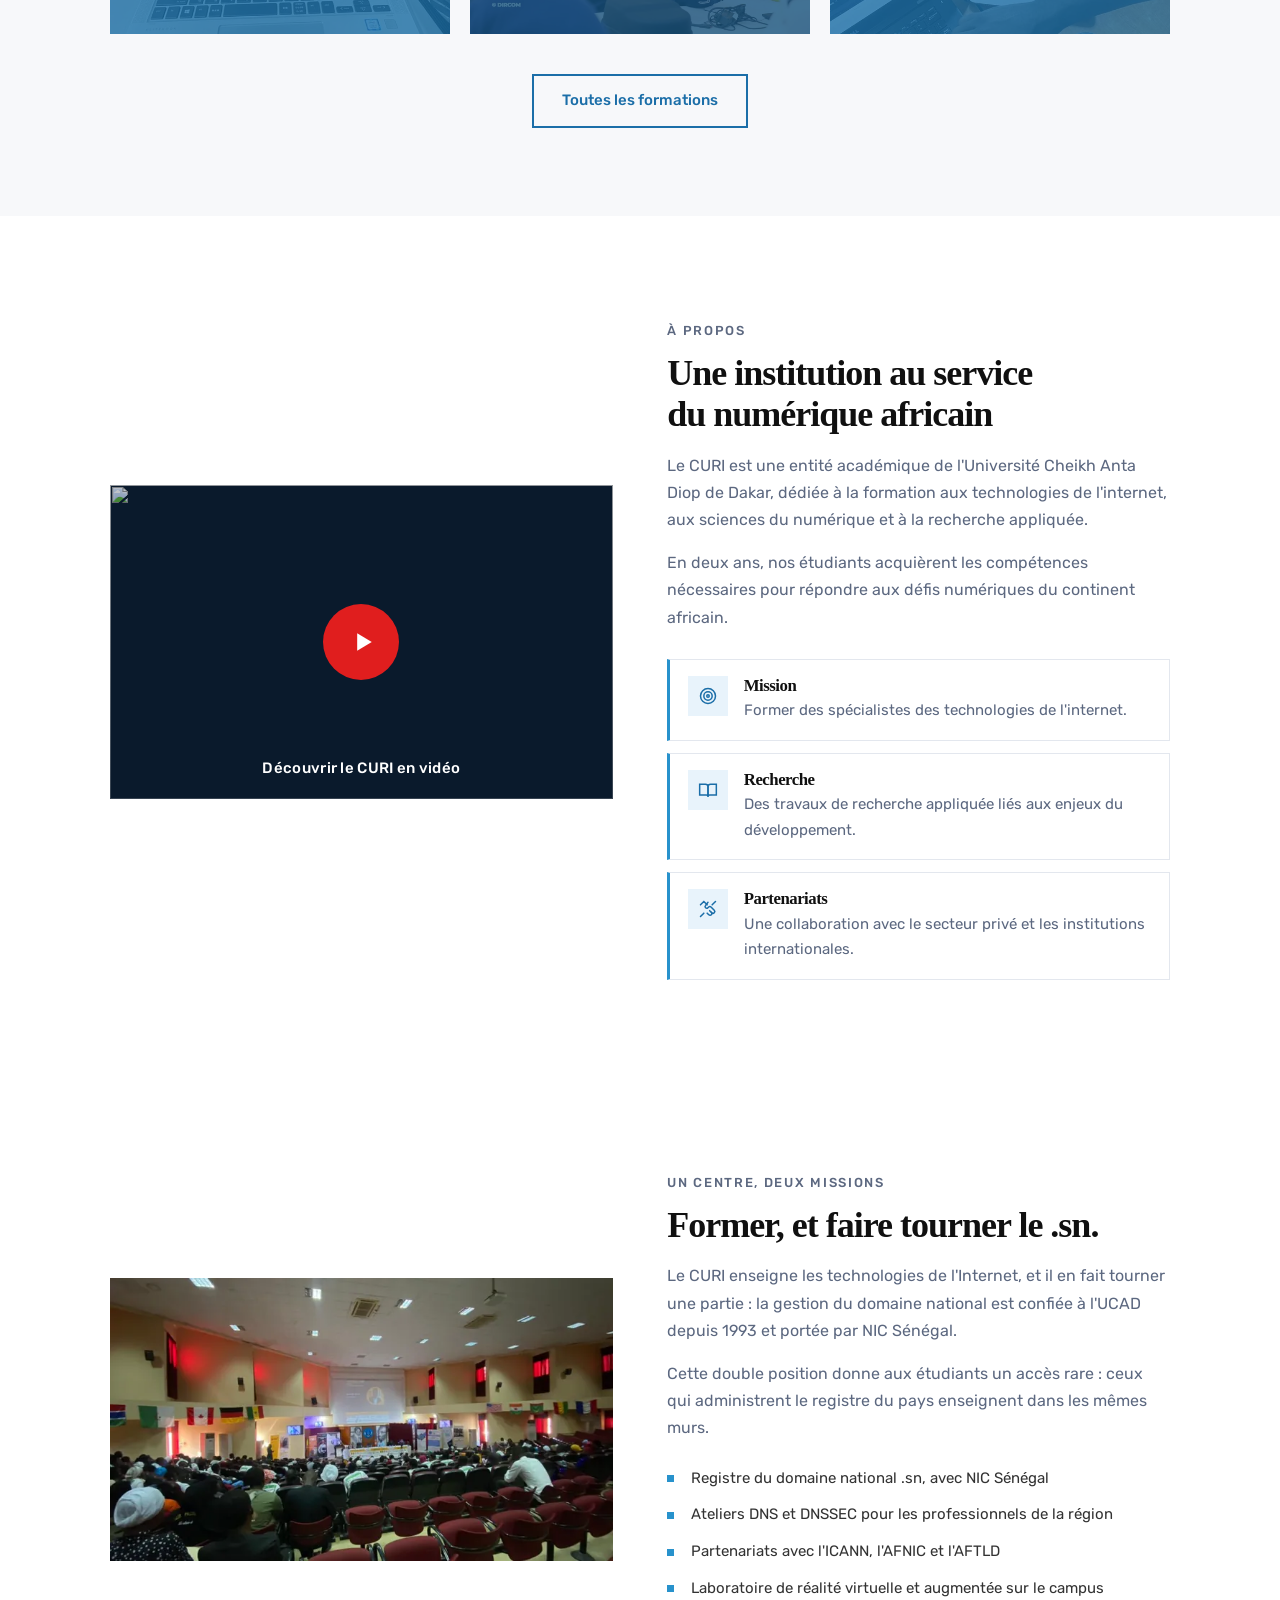
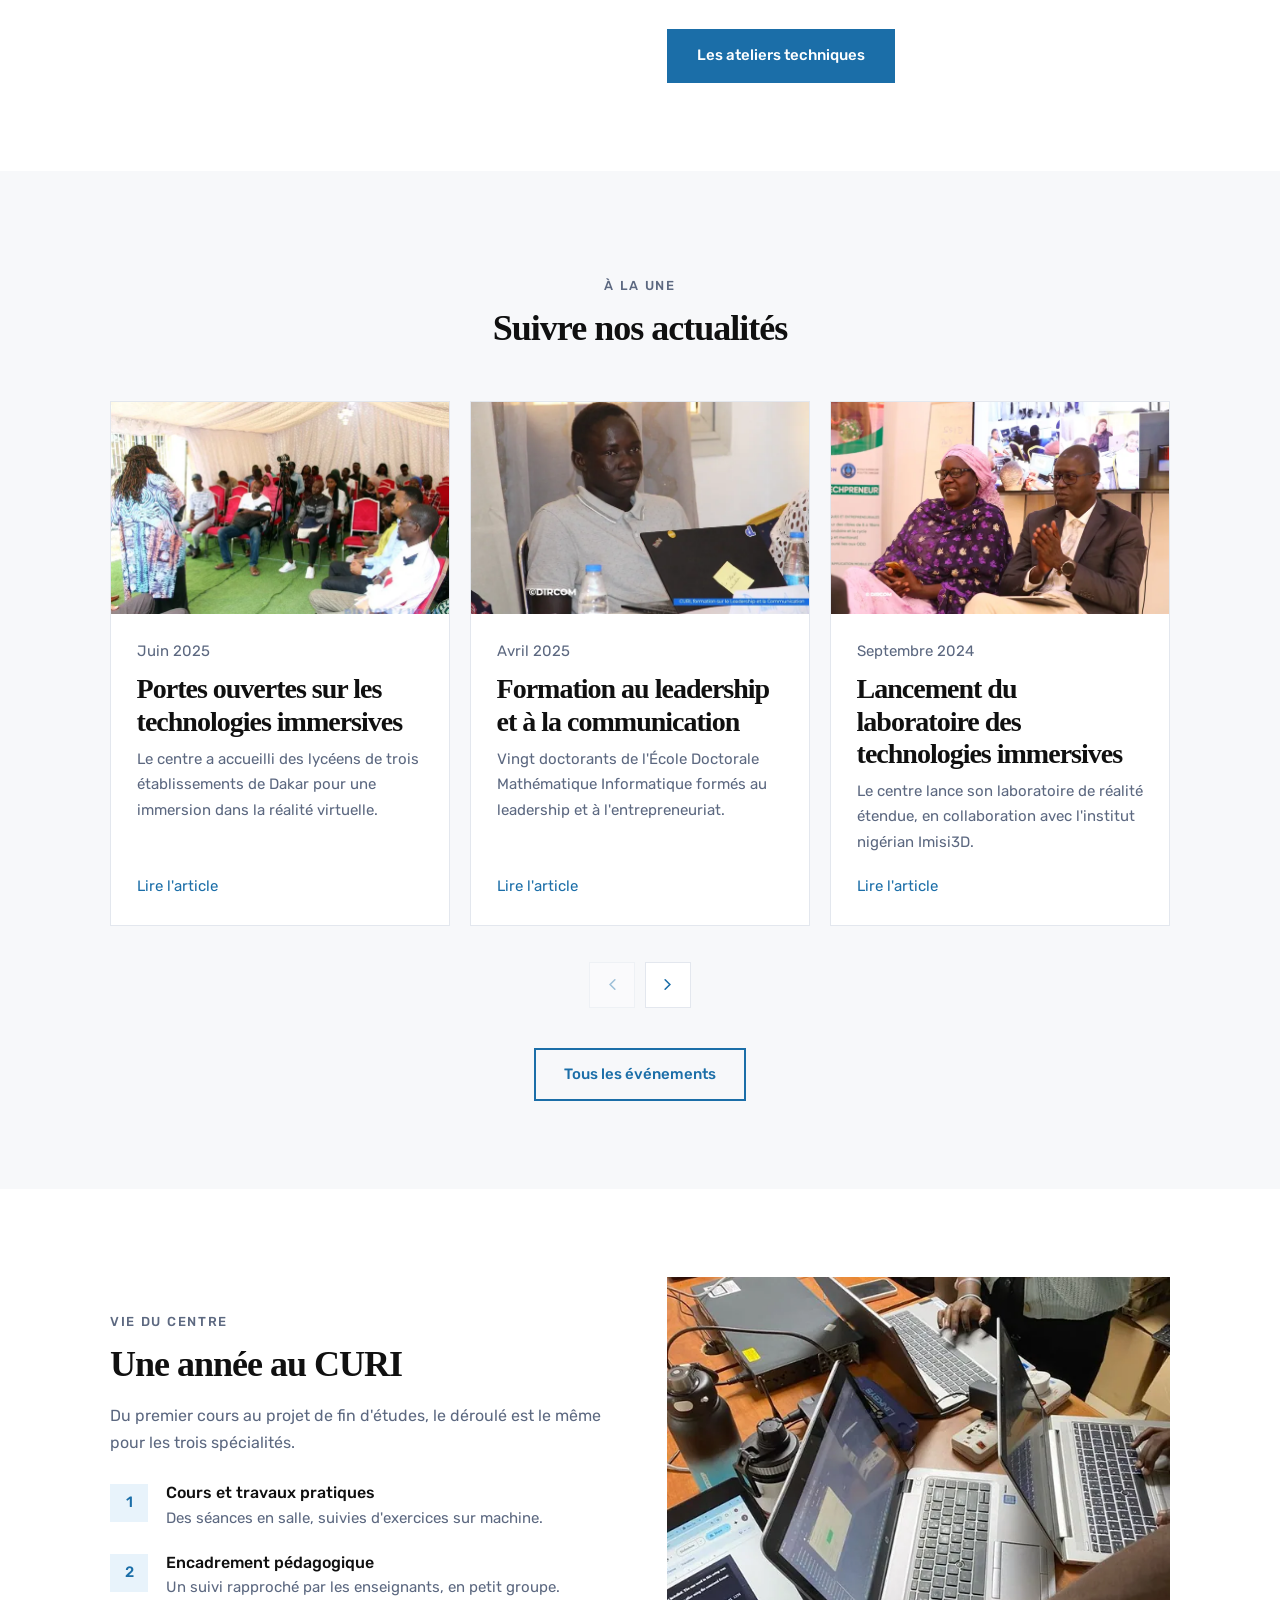
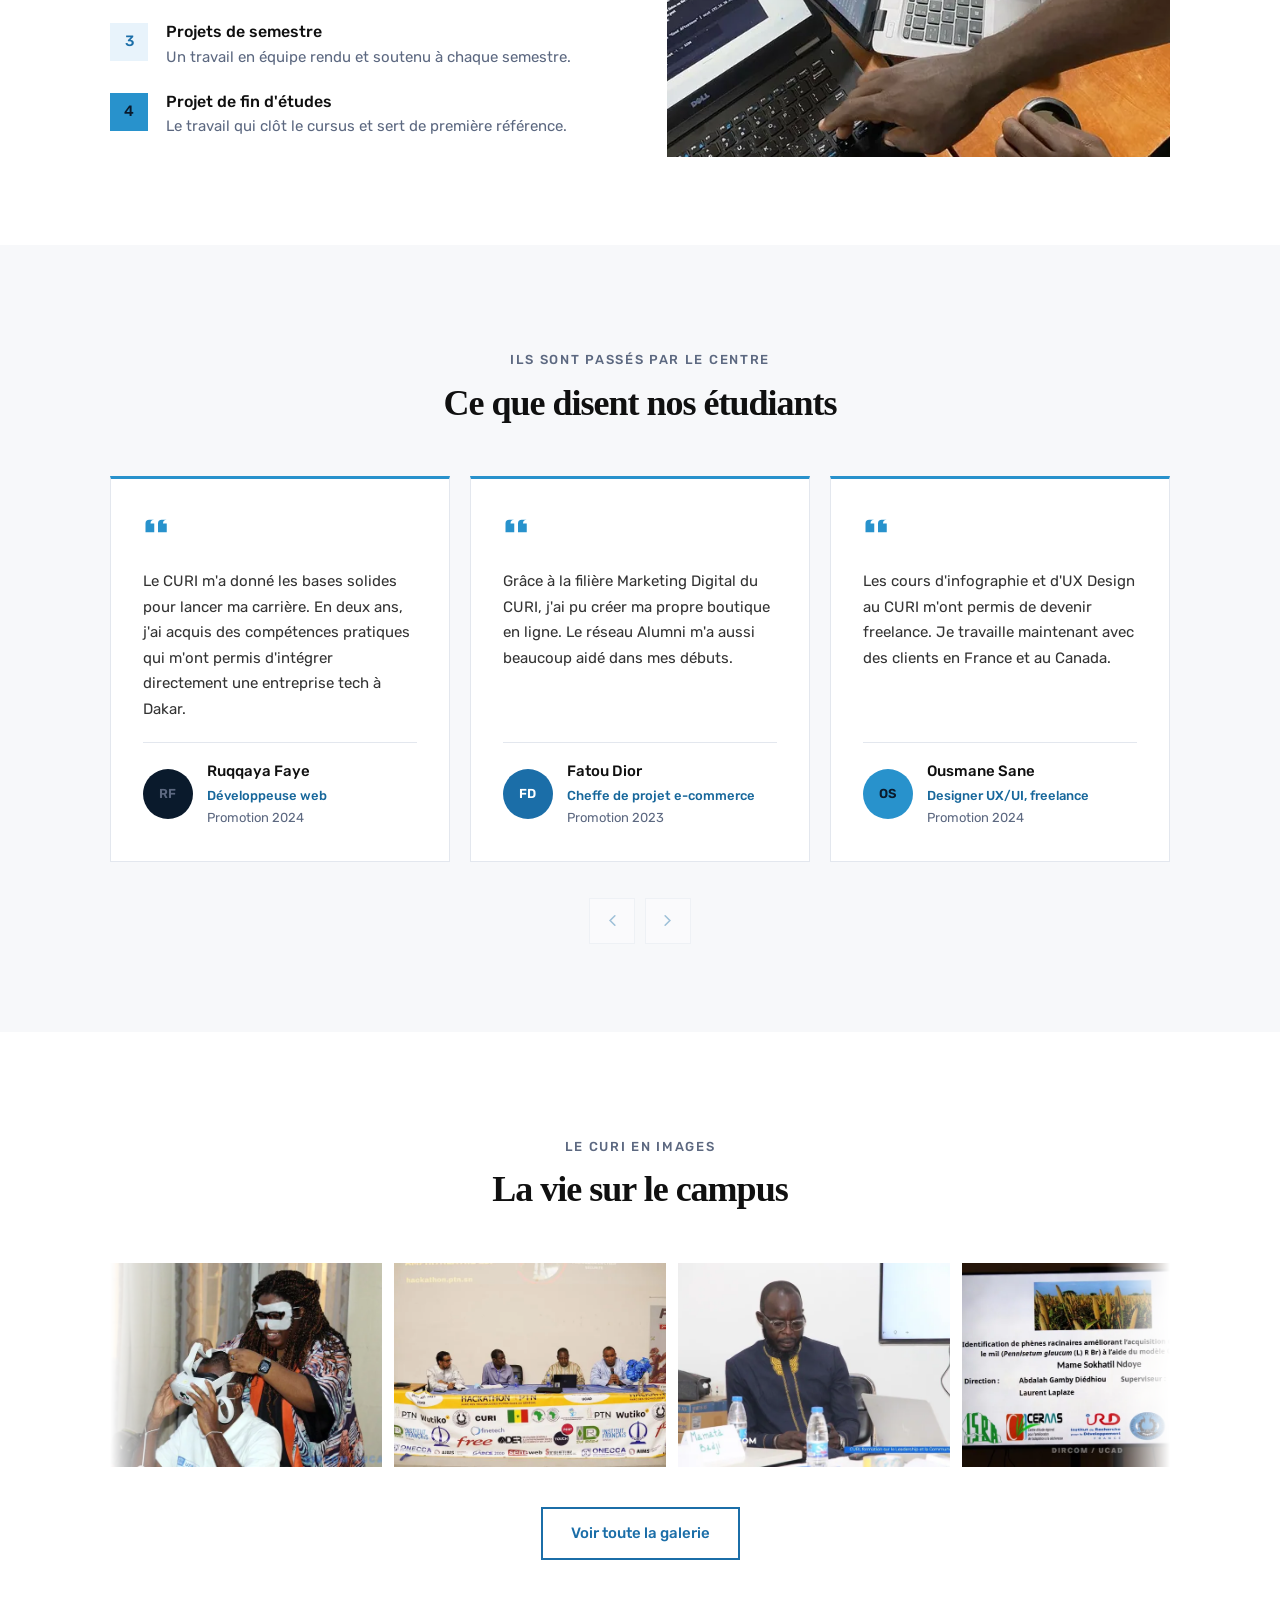
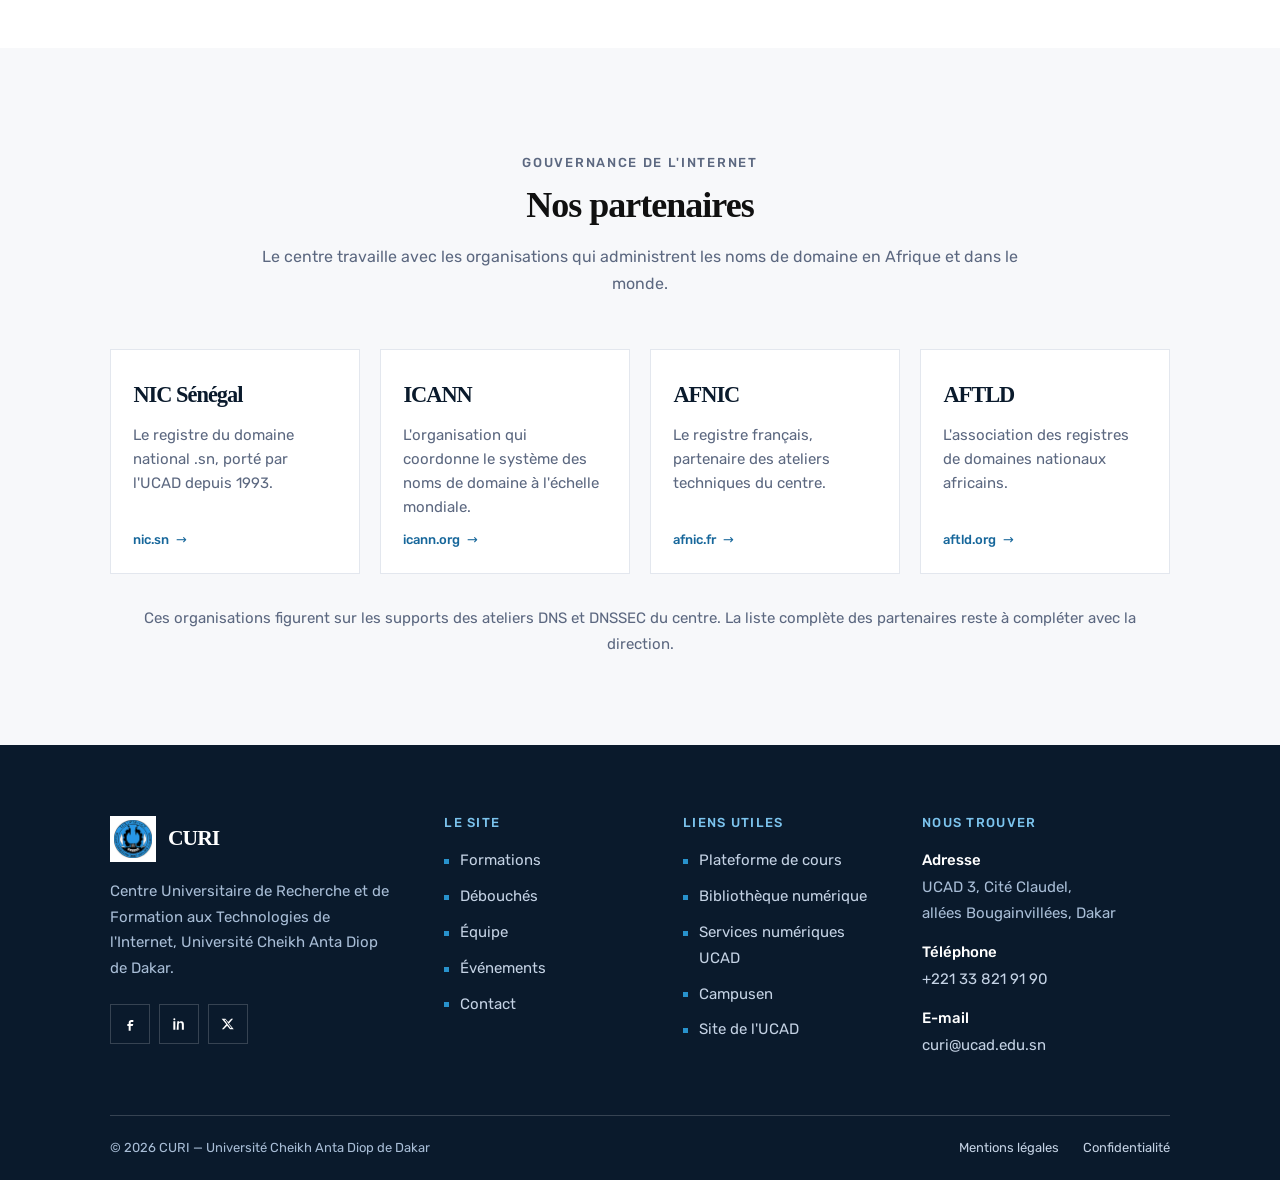
==== commit 83510ff9: "Icône d'onglet ronde (logo UCAD sans coins blancs) sur toutes les pages ; bouton du formulaire : « E" ====
--- a/index.html
+++ b/index.html
@@ -13,7 +13,9 @@
 <meta property="og:image" content="images/web/hero-1600.webp">
 <meta property="og:locale" content="fr_SN">
 <meta name="theme-color" content="#0f2440">
-<link rel="icon" href="images/web/logo-curi.png" type="image/png">
+<link rel="icon" href="images/web/favicon-curi-64.png" type="image/png" sizes="64x64">
+<link rel="icon" href="images/web/favicon-curi-192.png" type="image/png" sizes="192x192">
+<link rel="apple-touch-icon" href="images/web/favicon-curi-192.png">
 <link rel="preconnect" href="https://fonts.googleapis.com">
 <link rel="preconnect" href="https://fonts.gstatic.com" crossorigin>
 <link rel="stylesheet" href="https://fonts.googleapis.com/css2?family=Rubik:wght@300;400;500;600&display=swap">
--- a/css/style.css
+++ b/css/style.css
@@ -1002,8 +1002,8 @@
 }
 
 /* « CURI » miroitant : les lettres elles-mêmes sont bleues et comme en
-   verre, sans fond derrière. Un reflet lumineux traverse le mot en boucle.
-   Technique : un dégradé bleu → blanc → bleu sert de « peinture » aux
+   verre, sans fond derrière. Un reflet bleu clair traverse le mot en boucle.
+   Technique : un dégradé de bleus sert de « peinture » aux
    lettres (background-clip: text), et on le fait glisser. Le halo bleu
    vient de filter: drop-shadow (text-shadow transparaîtrait à travers). */
 .diapo__titre-curi {
@@ -1012,14 +1012,16 @@
   font-size: 1.18em;
   letter-spacing: 0.04em;
   color: var(--accent-clair);
+  /* Uniquement des bleus (pas de reflet blanc, demande du propriétaire) :
+     un bleu clair passe doucement sur le bleu du logo UCAD. */
   background: linear-gradient(
     110deg,
-    #2892cc 0%,
-    #5fb4e6 22%,
-    #e9f6ff 42%,
-    #ffffff 48%,
-    #7cc4ee 56%,
-    #2892cc 74%,
+    #1b6ea8 0%,
+    #2892cc 25%,
+    #5fb4e6 42%,
+    #7cc4ee 50%,
+    #5fb4e6 58%,
+    #2892cc 75%,
     #1b6ea8 100%
   );
   background-size: 250% 100%;
@@ -1029,7 +1031,7 @@
   -webkit-text-stroke: 1px rgba(124, 196, 238, 0.55);
   text-shadow: none;
   filter: drop-shadow(0 2px 3px rgba(10, 26, 44, 0.55)) drop-shadow(0 6px 26px rgba(40, 146, 204, 0.6));
-  animation: curi-miroir 4.5s linear infinite;
+  animation: curi-miroir 6s linear infinite;
 }
 
 @keyframes curi-miroir {
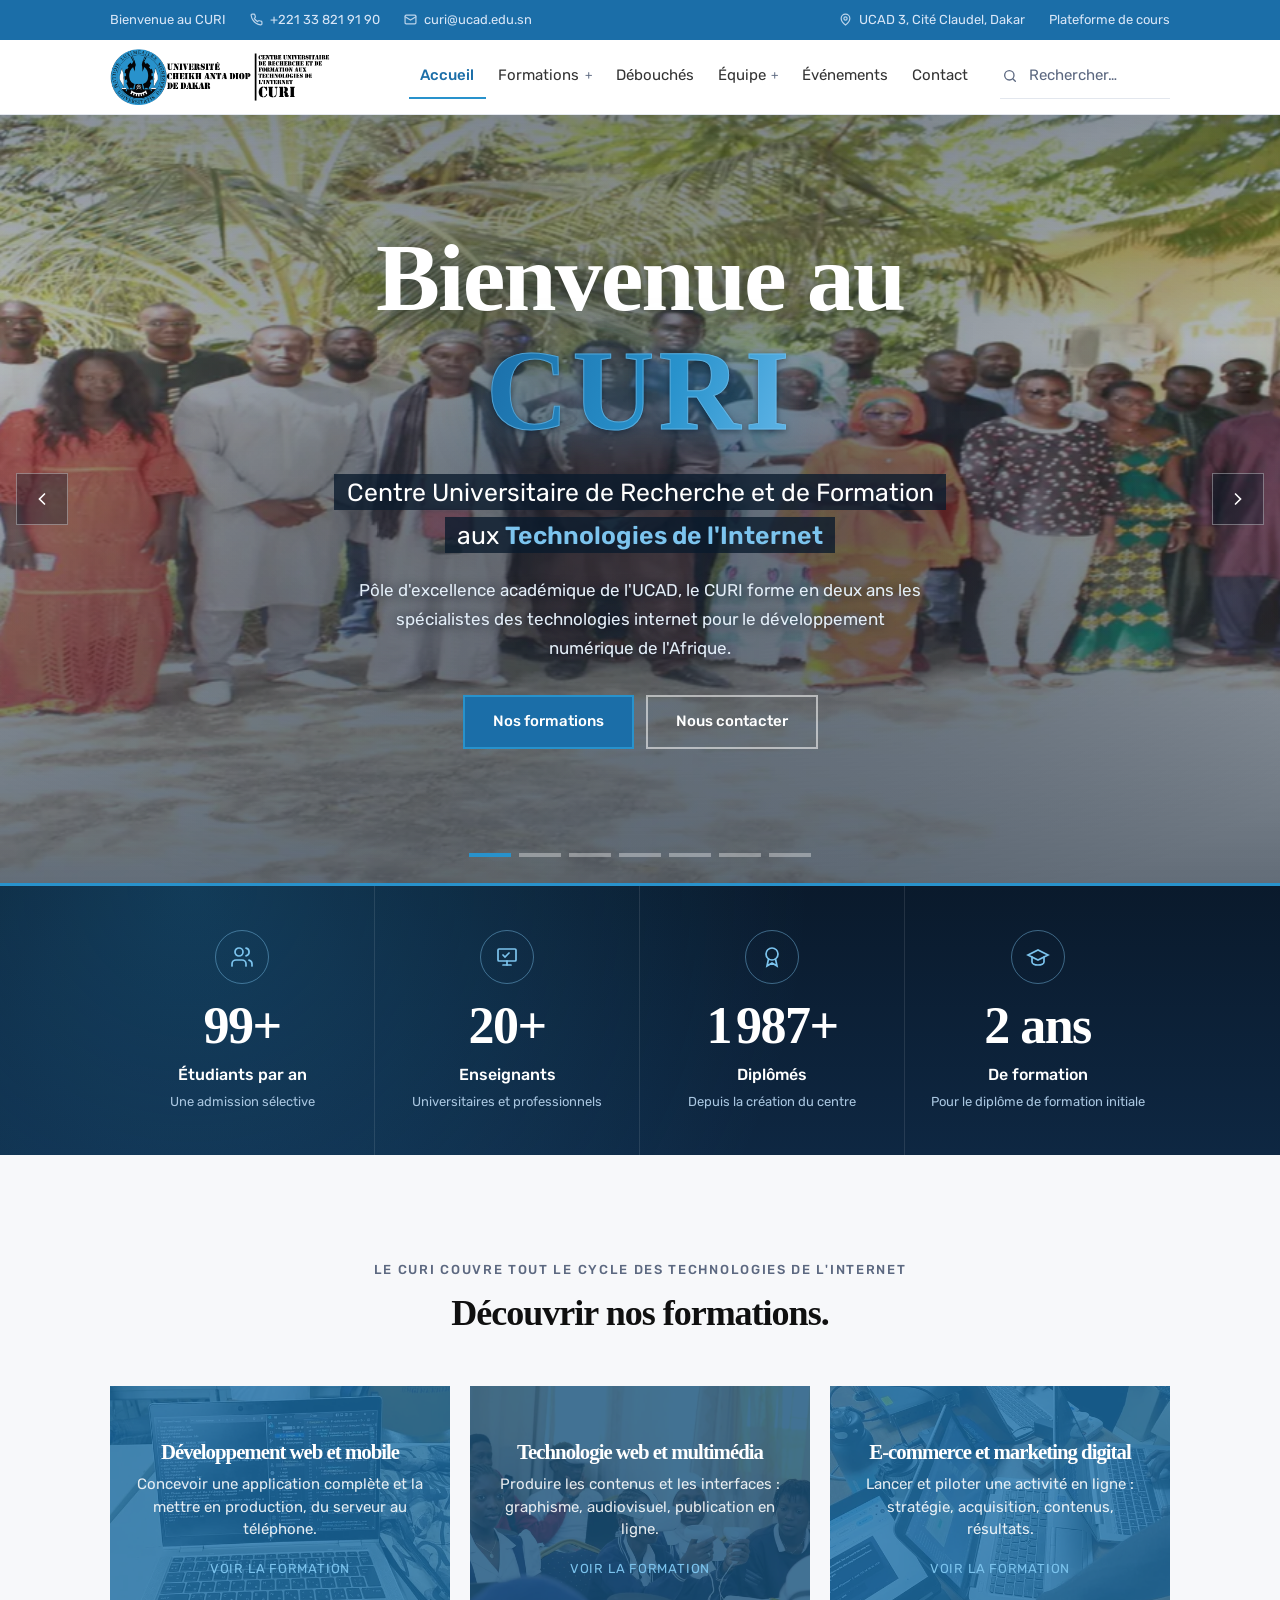
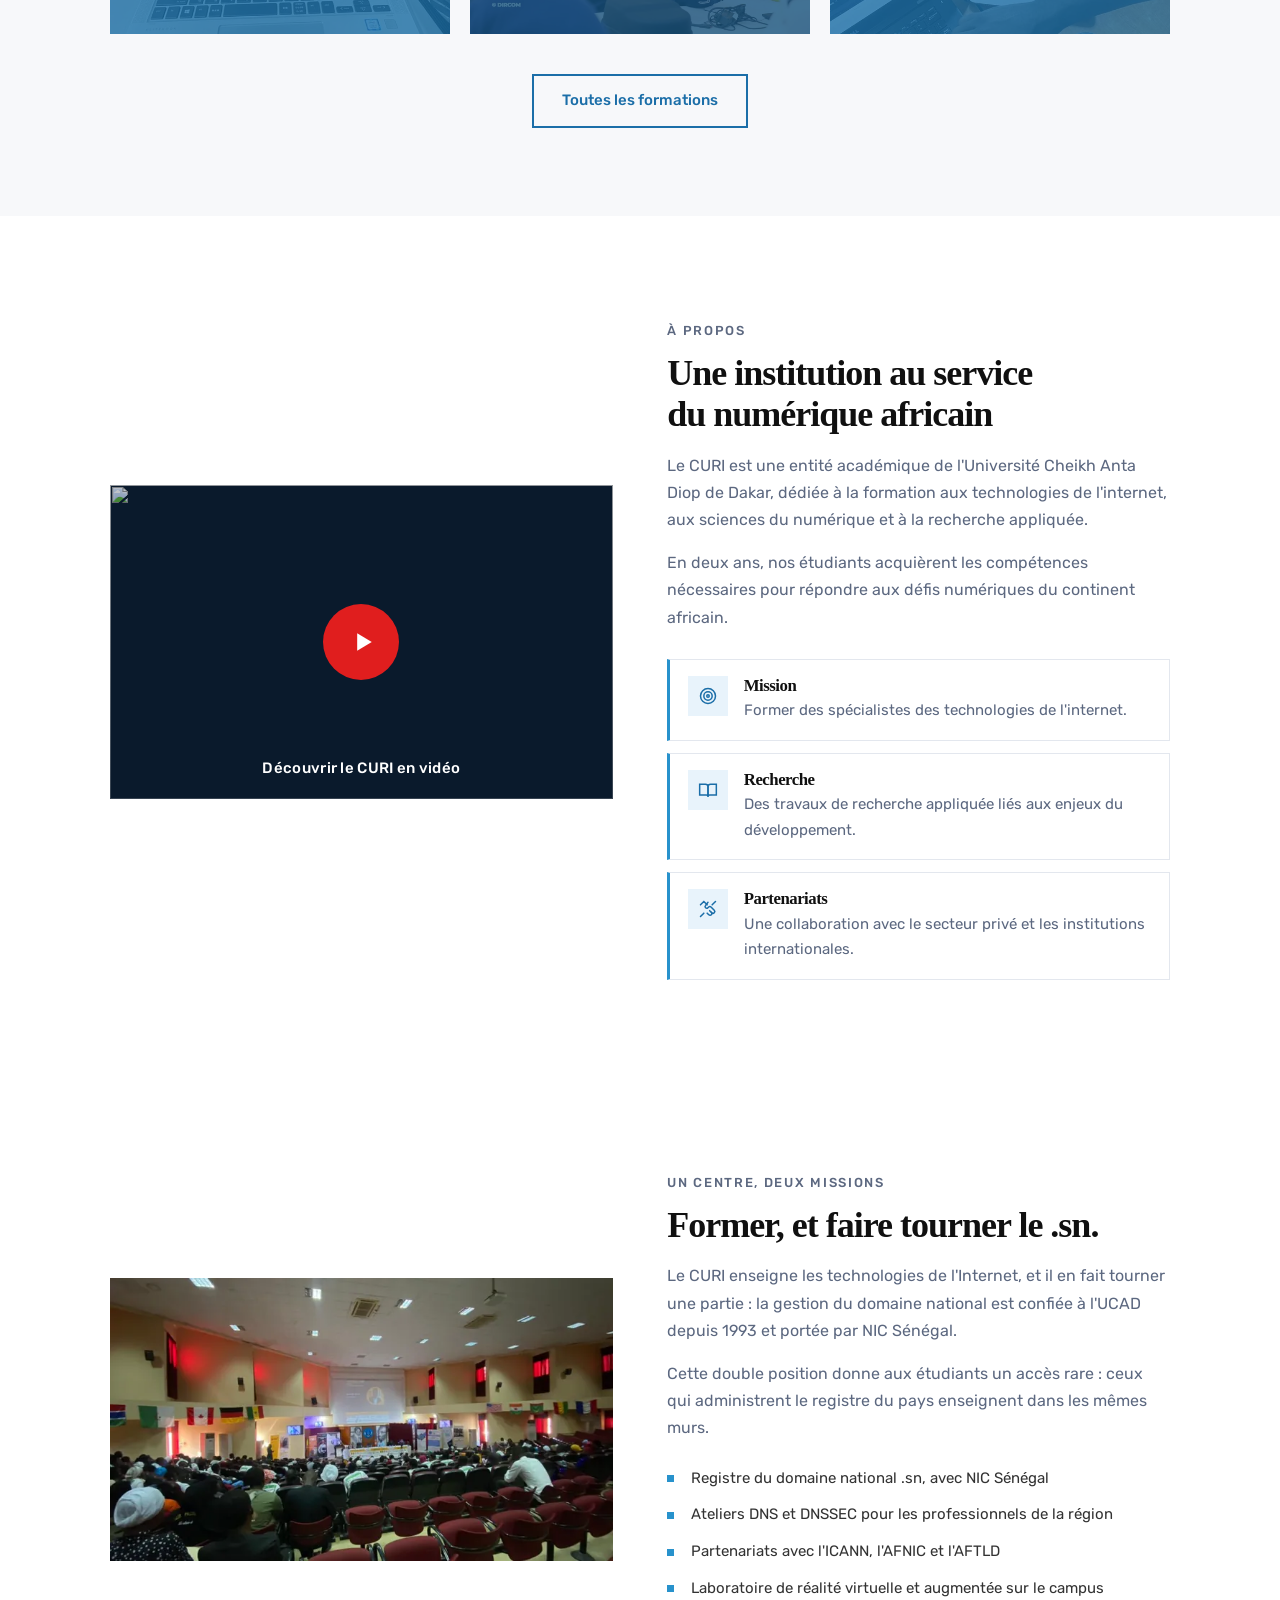
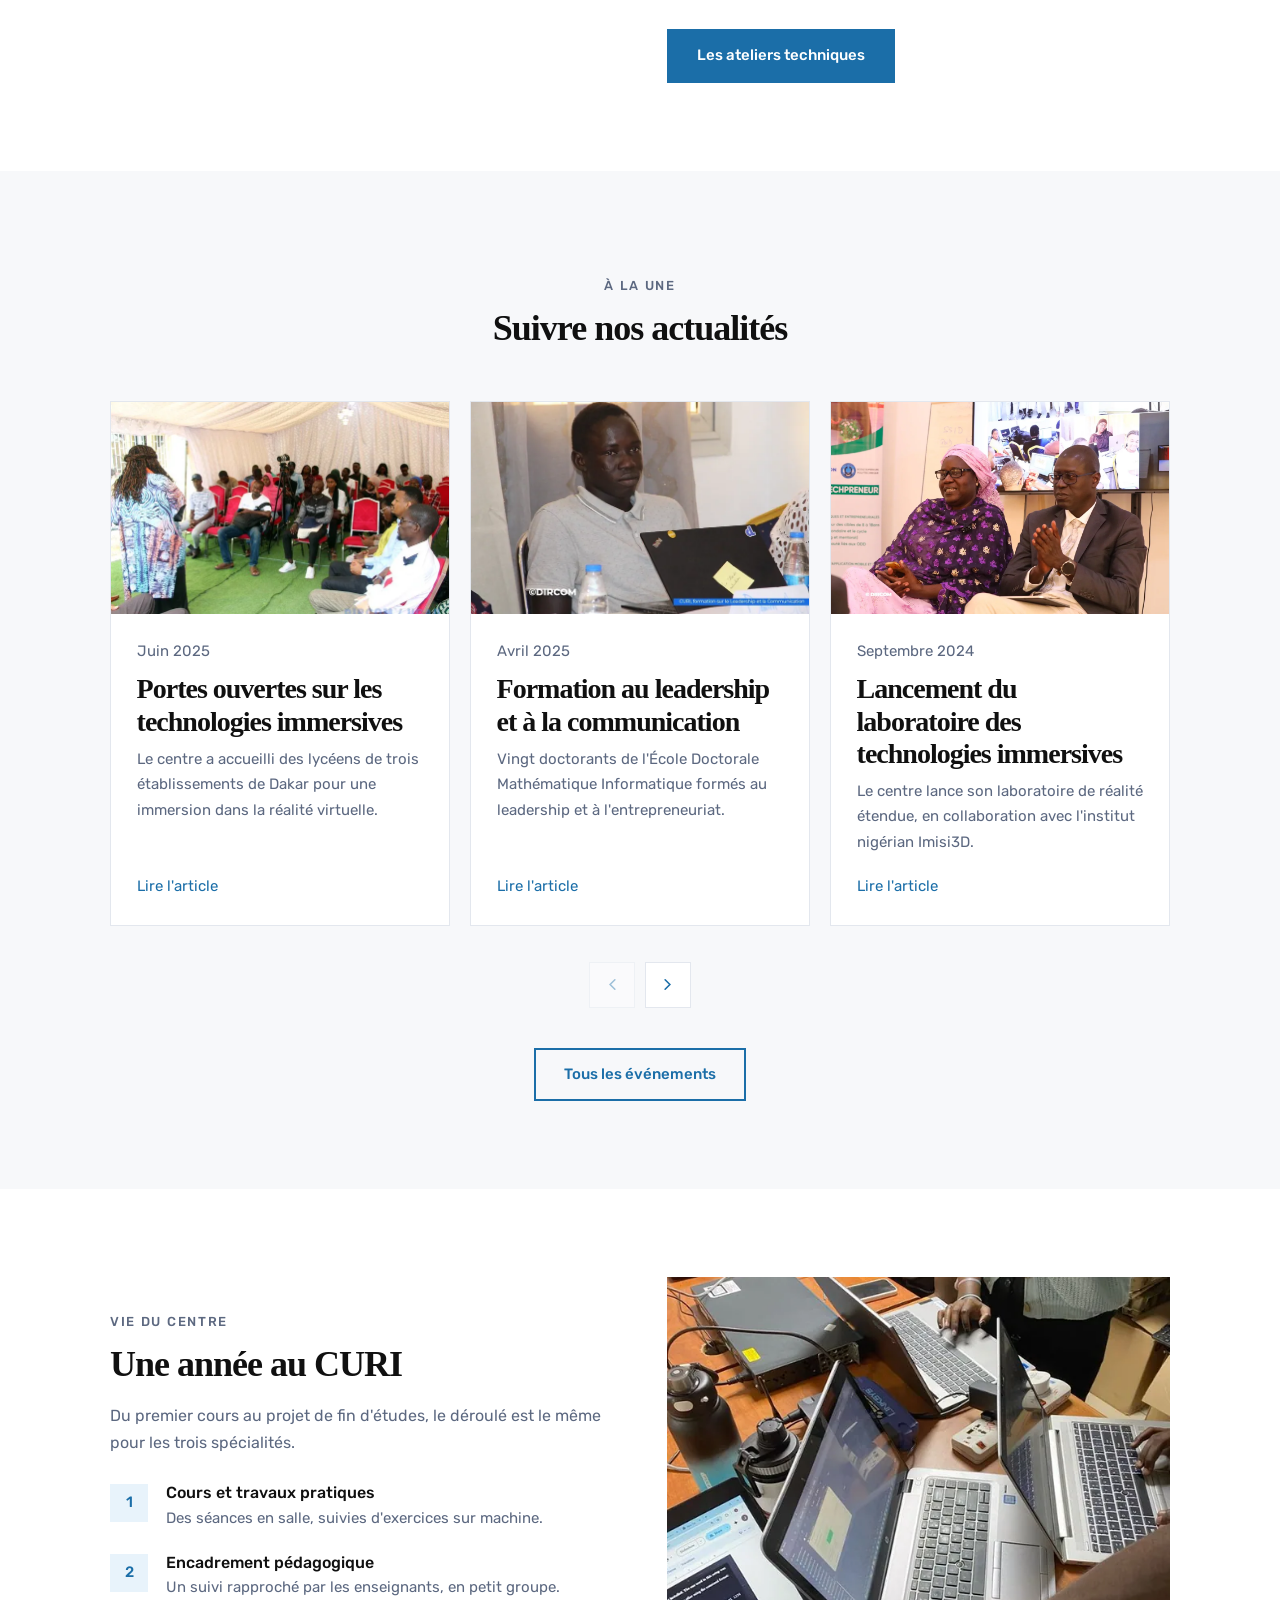
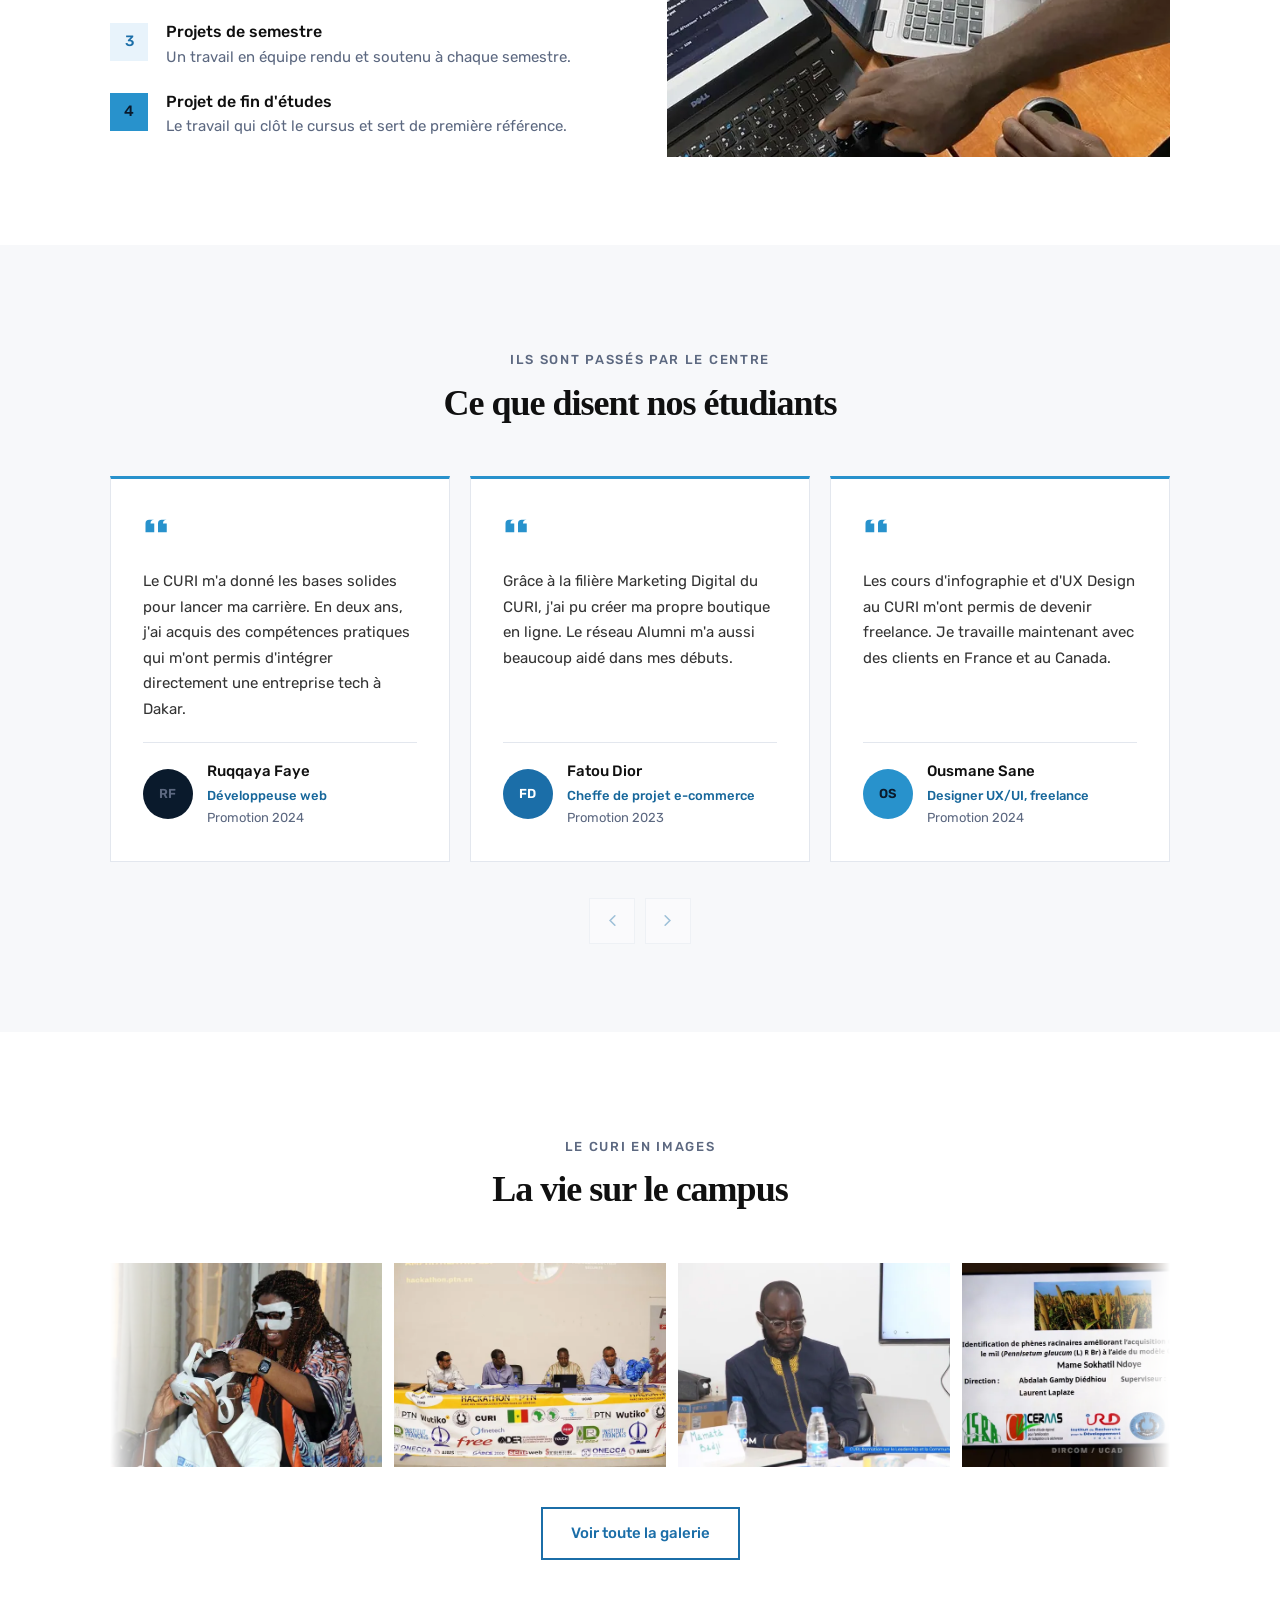
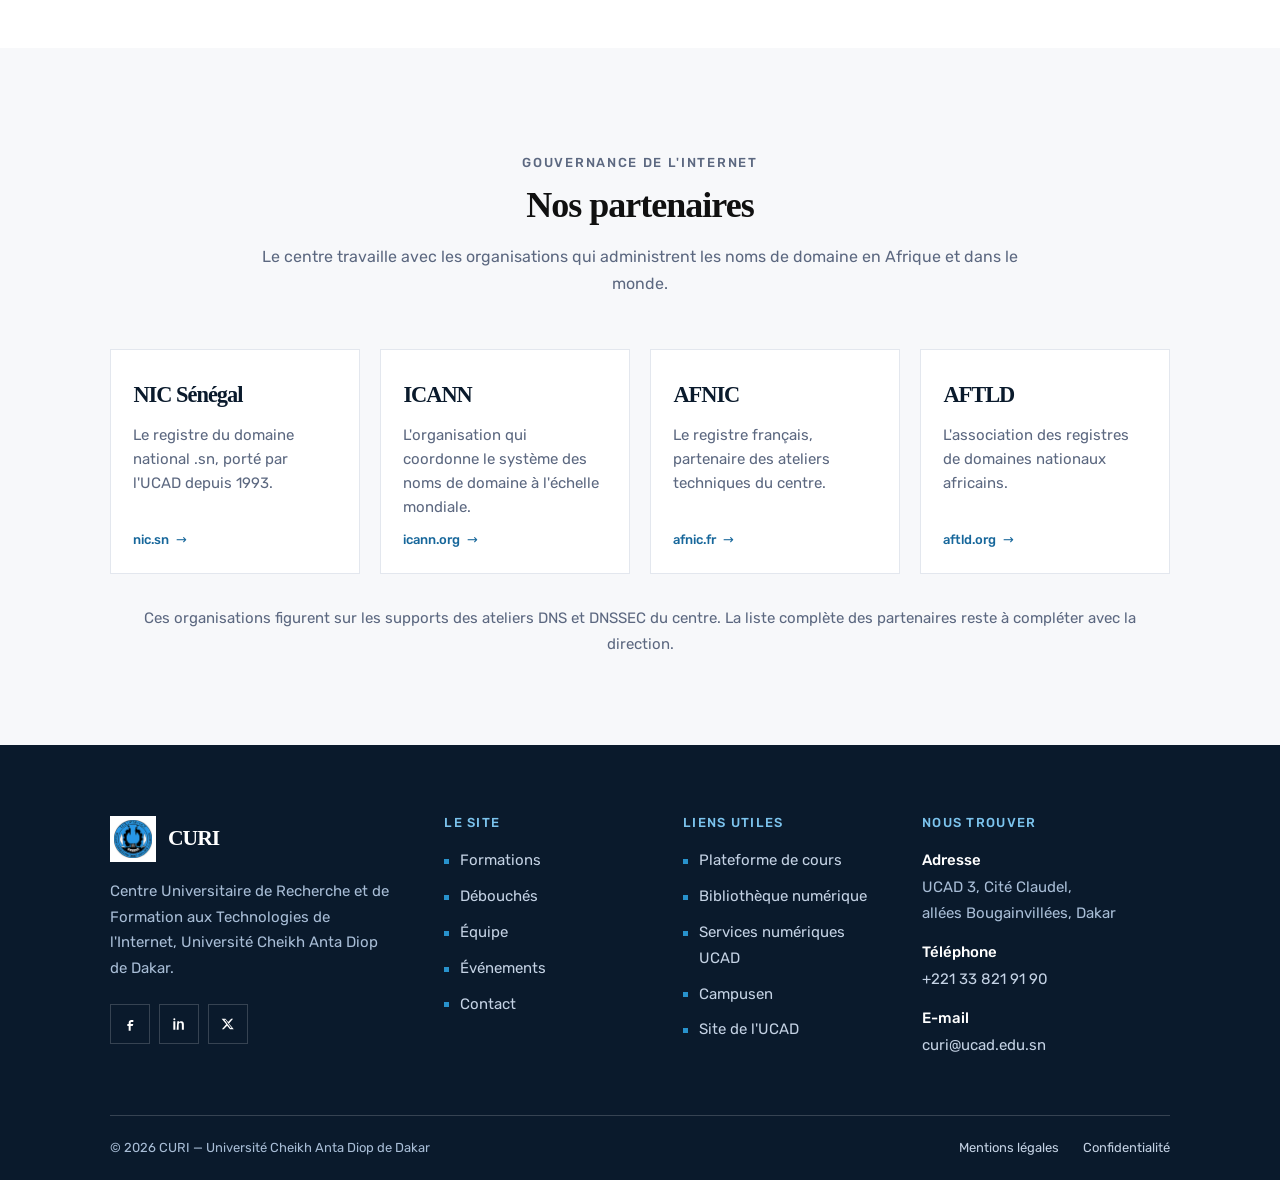
==== commit 822cbe98: "Accueil : la nouvelle vidéo de présentation du CURI Remplace l'identifiant YouTube 49ruFeCfYO4 par u" ====
--- a/index.html
+++ b/index.html
@@ -326,15 +326,15 @@
 
   <!-- ======================= À PROPOS ET VIDÉO =======================
        La vidéo est sur YouTube. Pour la changer, remplacer l'identifiant
-       49ruFeCfYO4 aux trois endroits ci-dessous (lien, data-video, miniature).
+       urYpbv7gjmk aux trois endroits ci-dessous (lien, data-video, miniature).
        Sans JavaScript, un clic ouvre la vidéo sur YouTube ; avec JavaScript,
        elle se lance dans la page (section 14 du script). -->
   <section class="section" id="a-propos">
     <div class="enveloppe">
       <div class="duo apparait">
         <div class="duo__image">
-          <a class="video" href="https://www.youtube.com/watch?v=49ruFeCfYO4" target="_blank" rel="noopener" data-video="49ruFeCfYO4">
-            <img src="https://img.youtube.com/vi/49ruFeCfYO4/hqdefault.jpg" alt="" width="480" height="360" loading="lazy">
+          <a class="video" href="https://www.youtube.com/watch?v=urYpbv7gjmk" target="_blank" rel="noopener" data-video="urYpbv7gjmk">
+            <img src="https://img.youtube.com/vi/urYpbv7gjmk/hqdefault.jpg" alt="" width="480" height="360" loading="lazy">
             <span class="video__voile"></span>
             <span class="video__lecture" aria-hidden="true">
               <svg width="28" height="28" viewBox="0 0 24 24" fill="currentColor"><path d="M7 4.5v15l12.5-7.5Z"/></svg>
